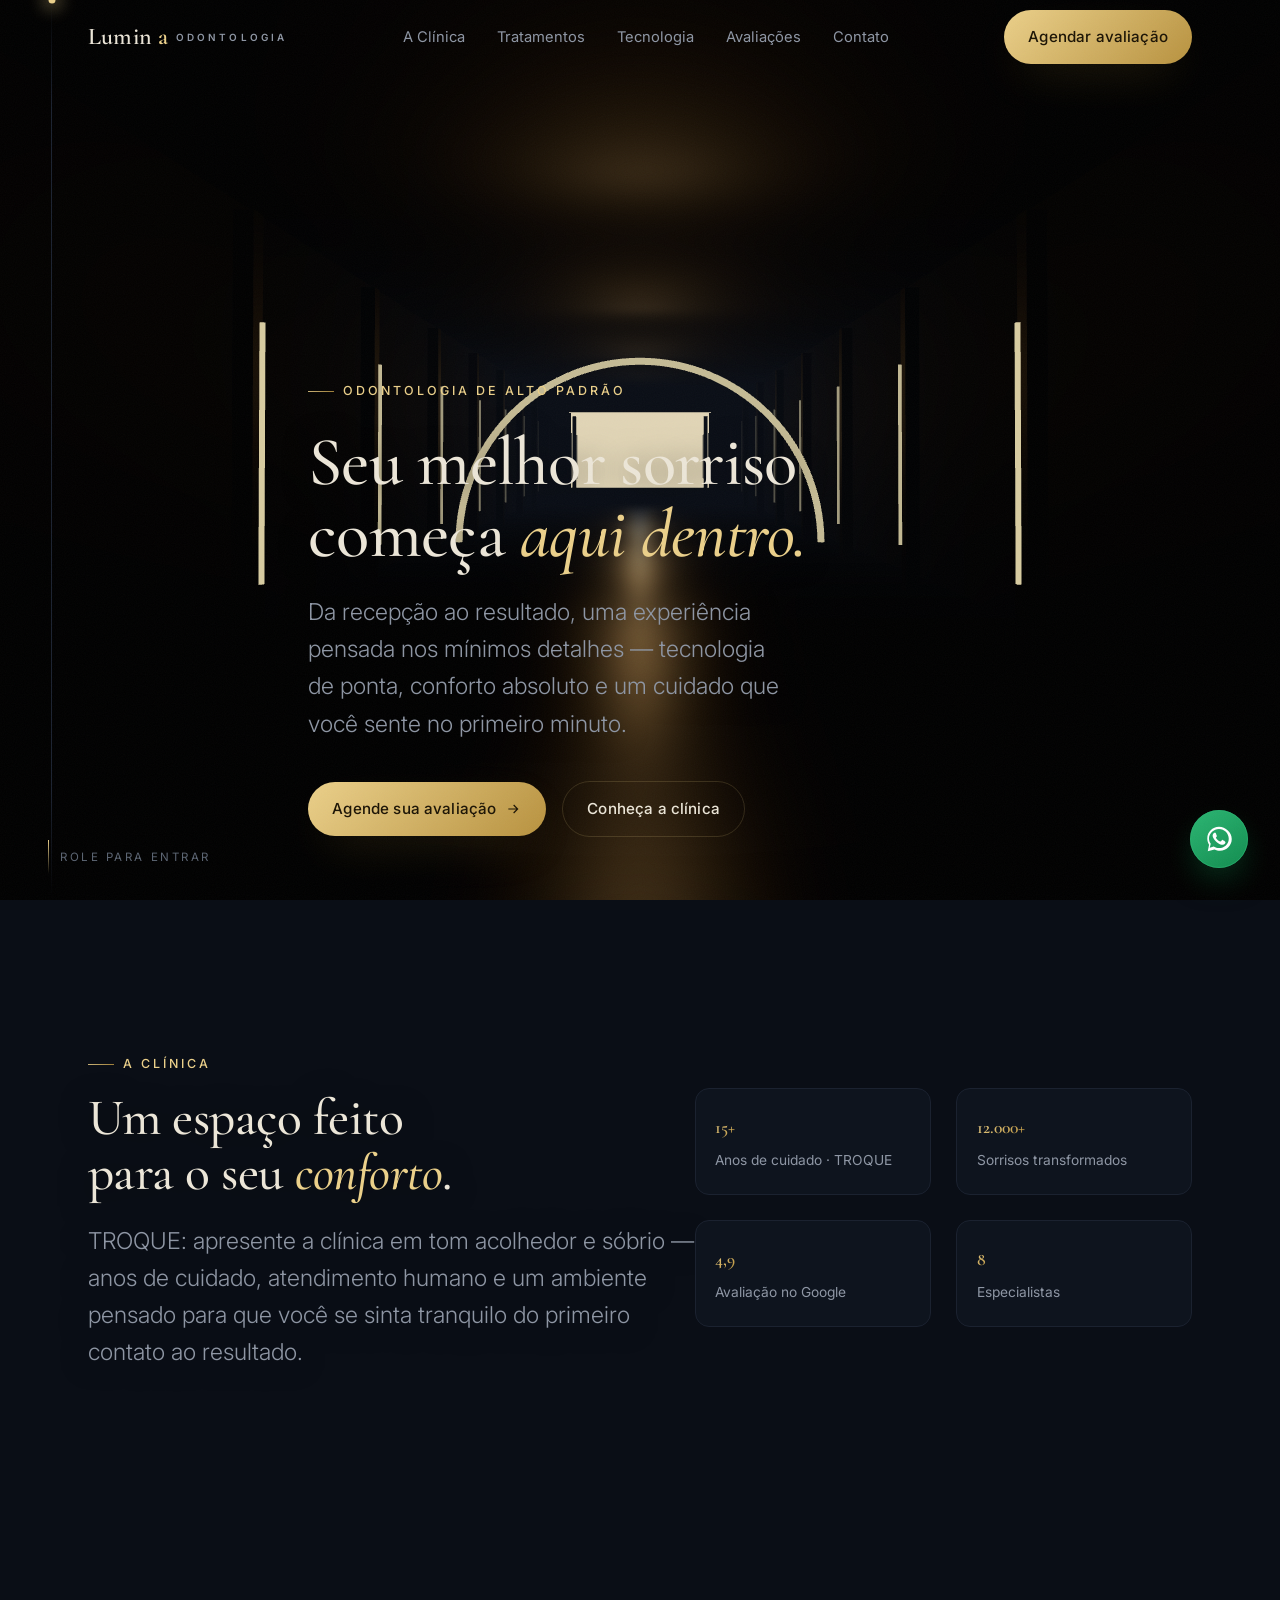
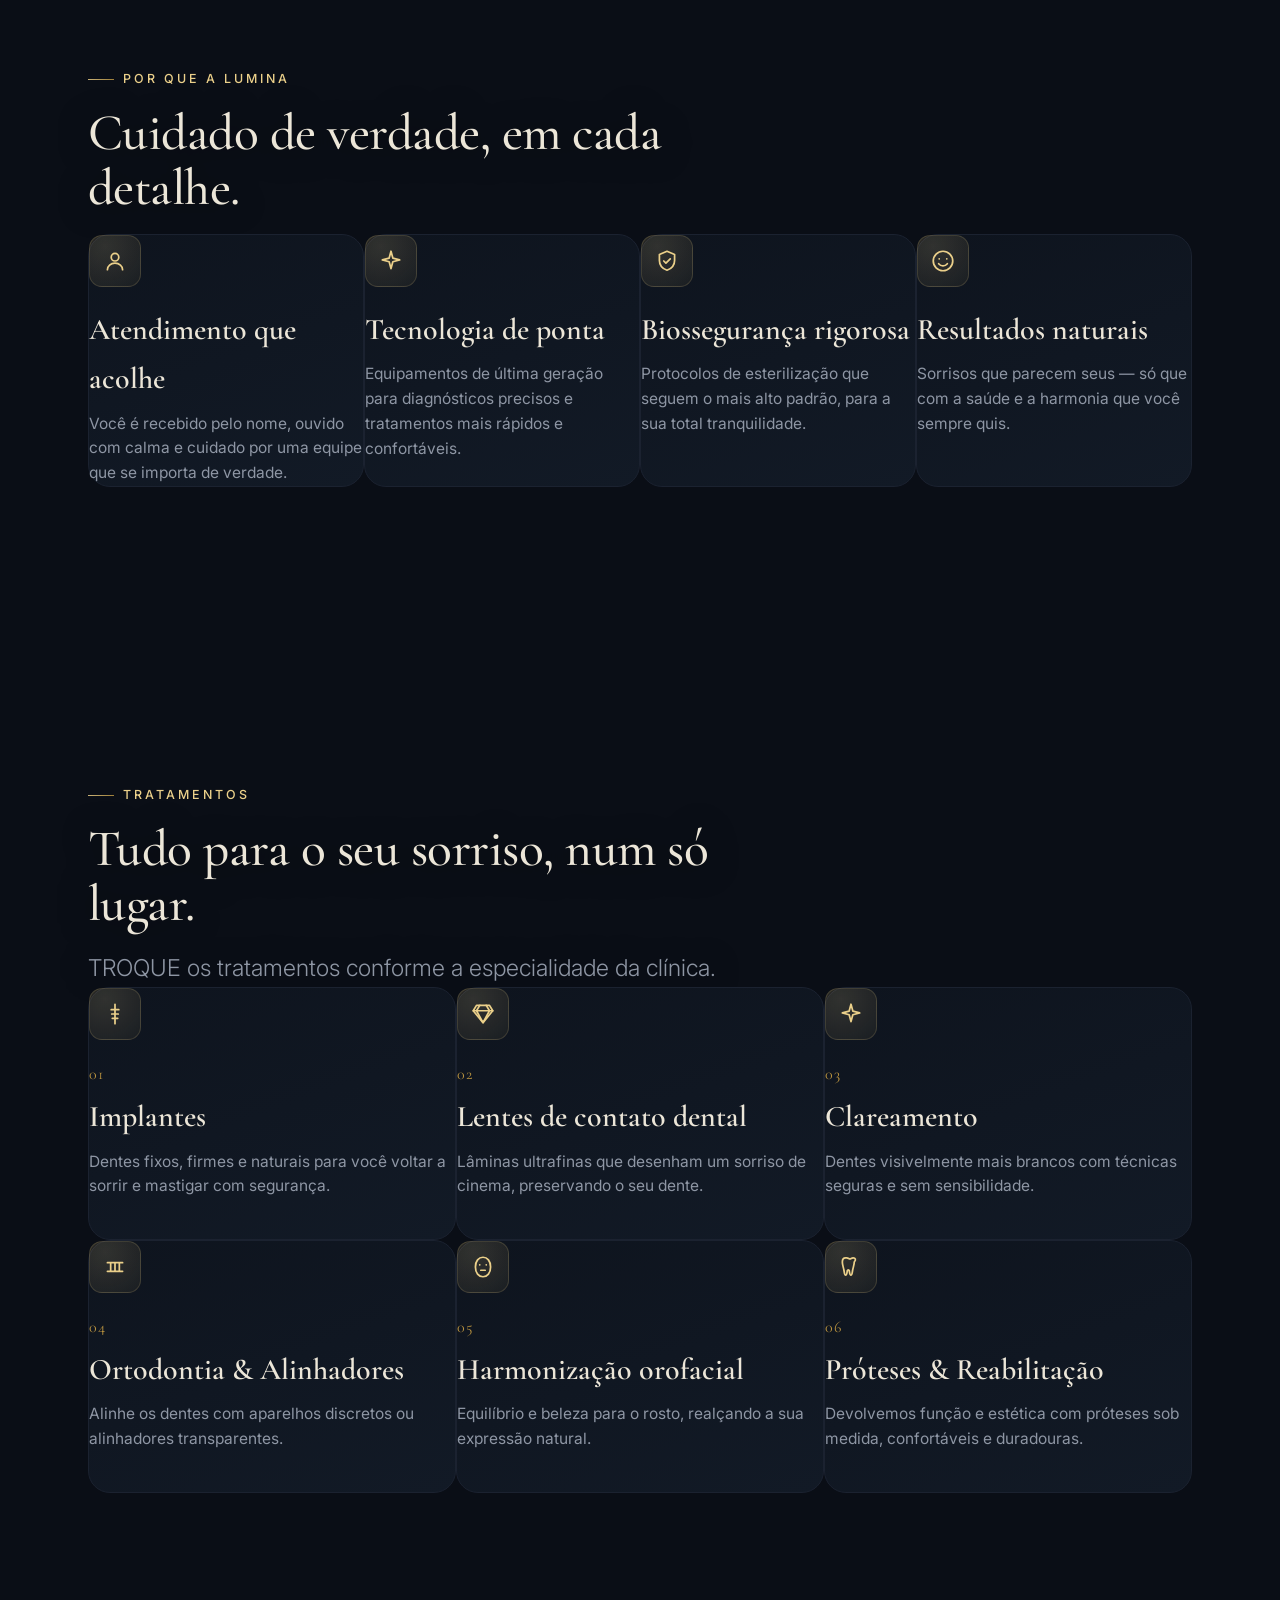
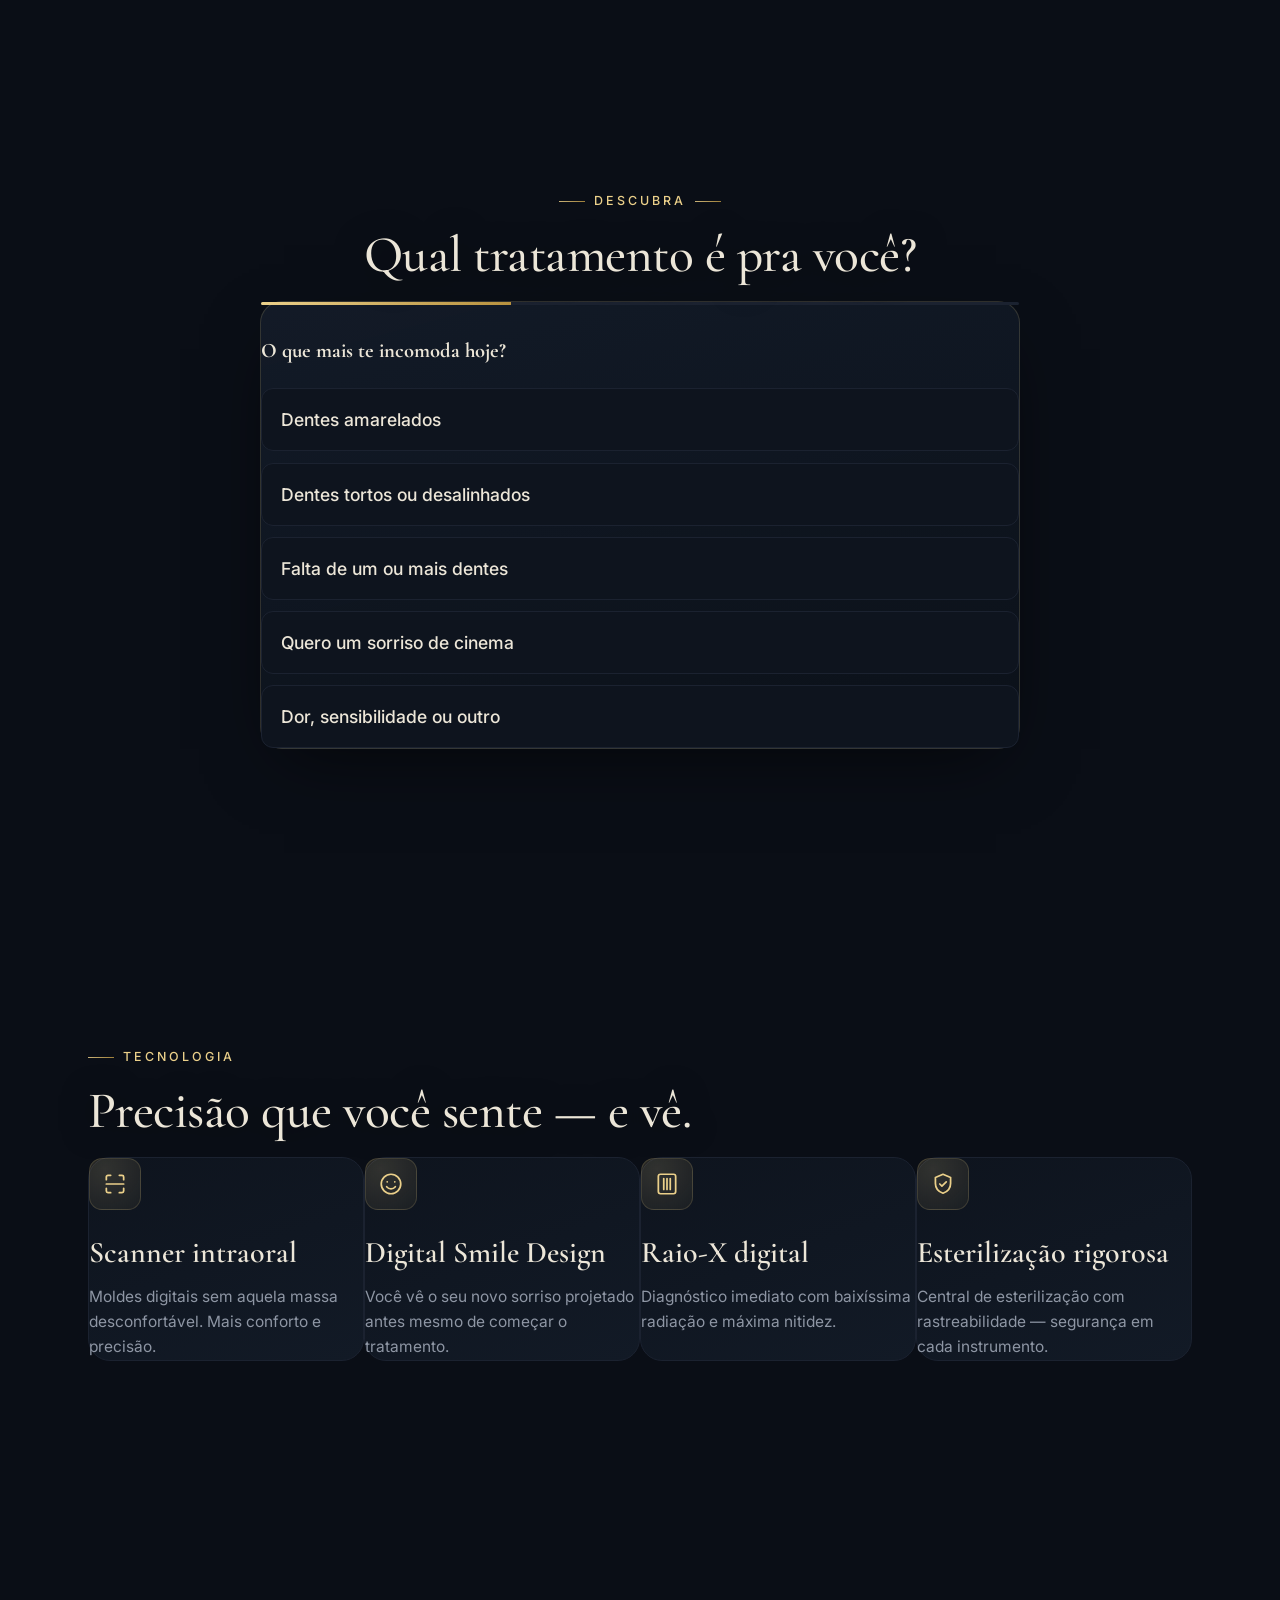
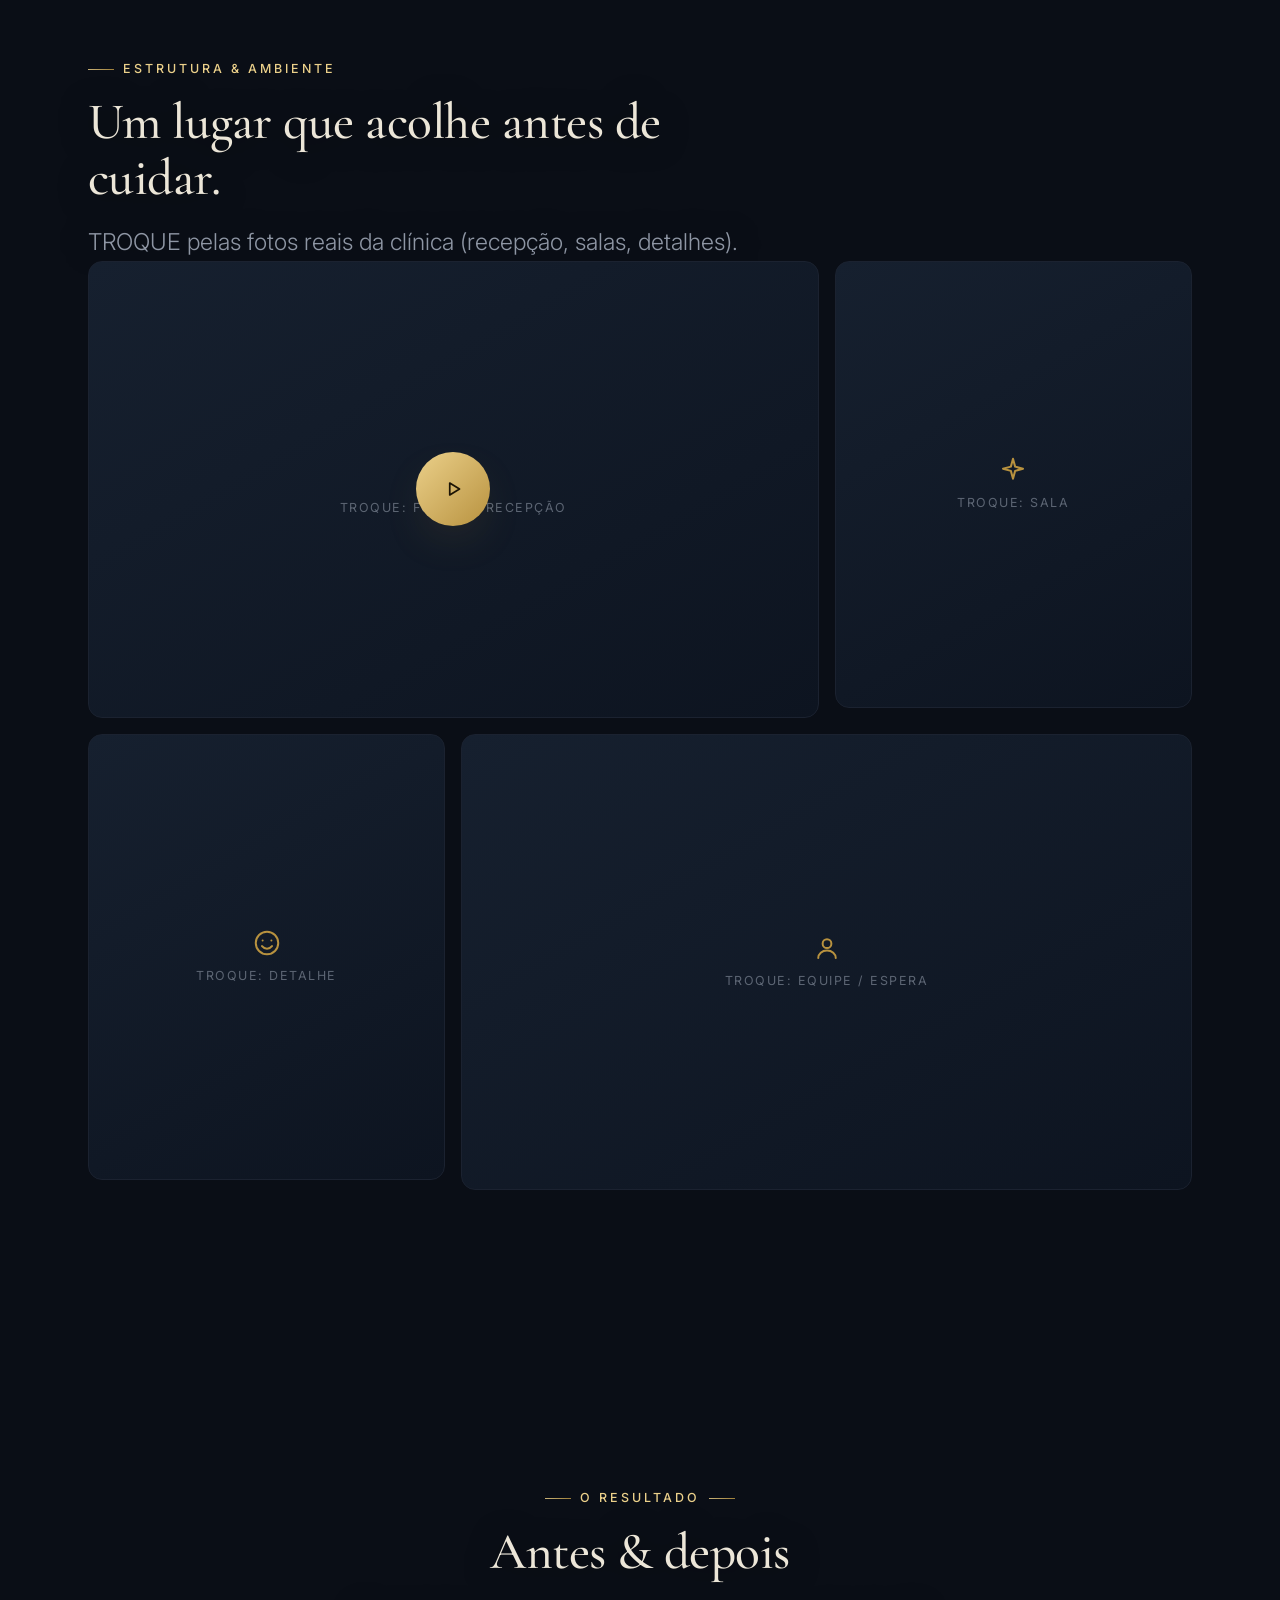
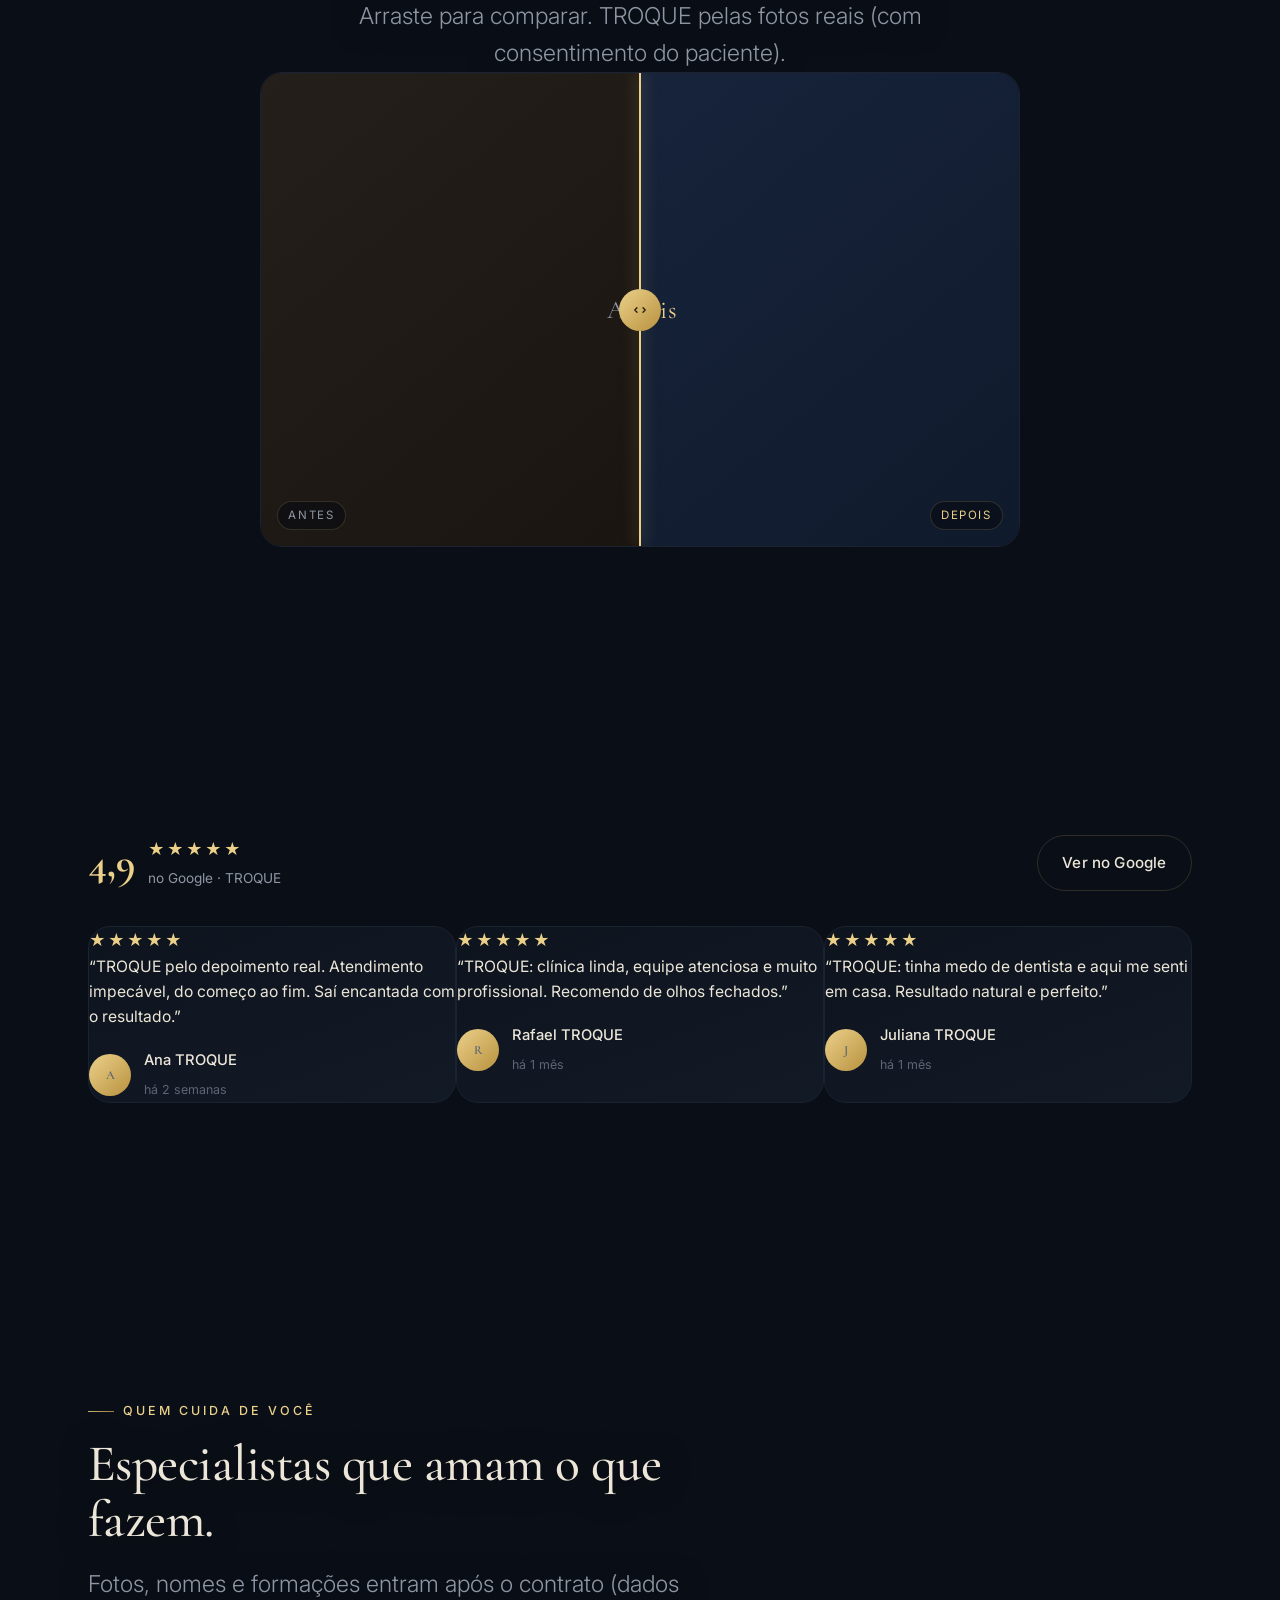
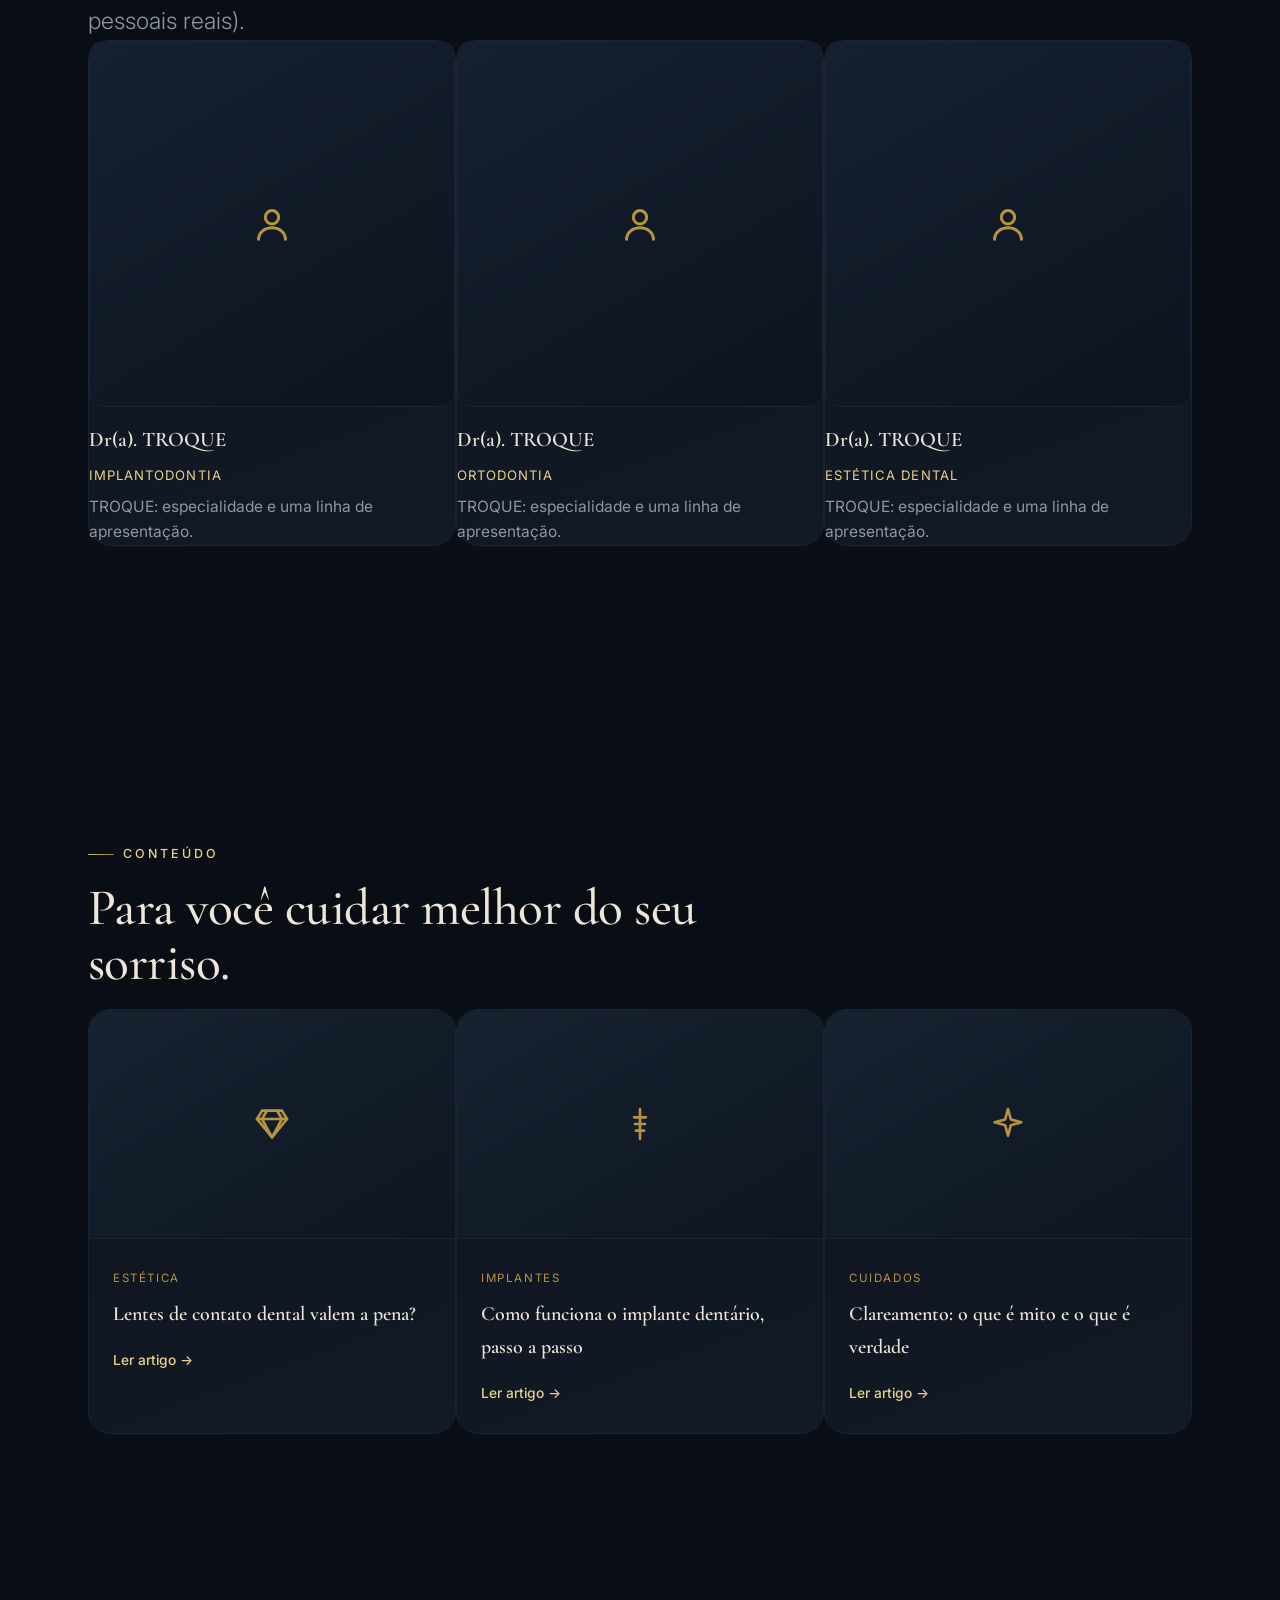
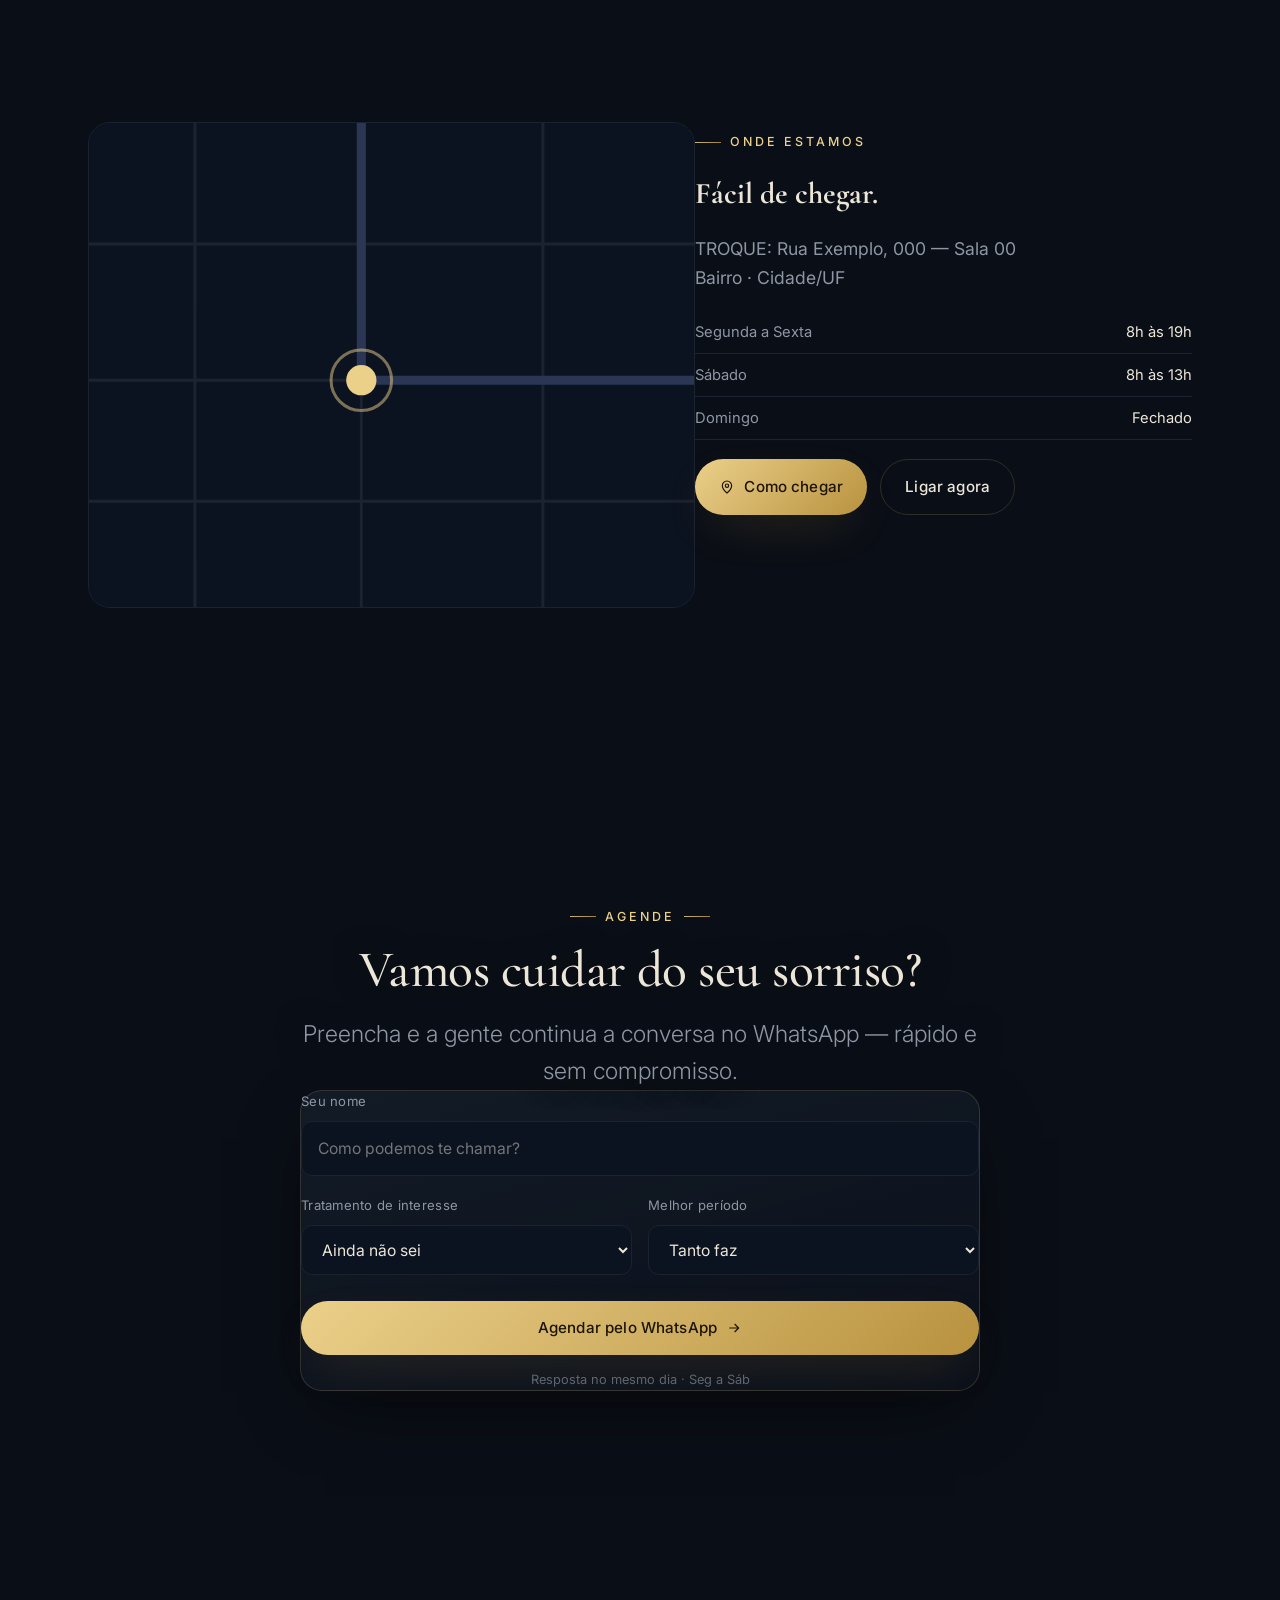
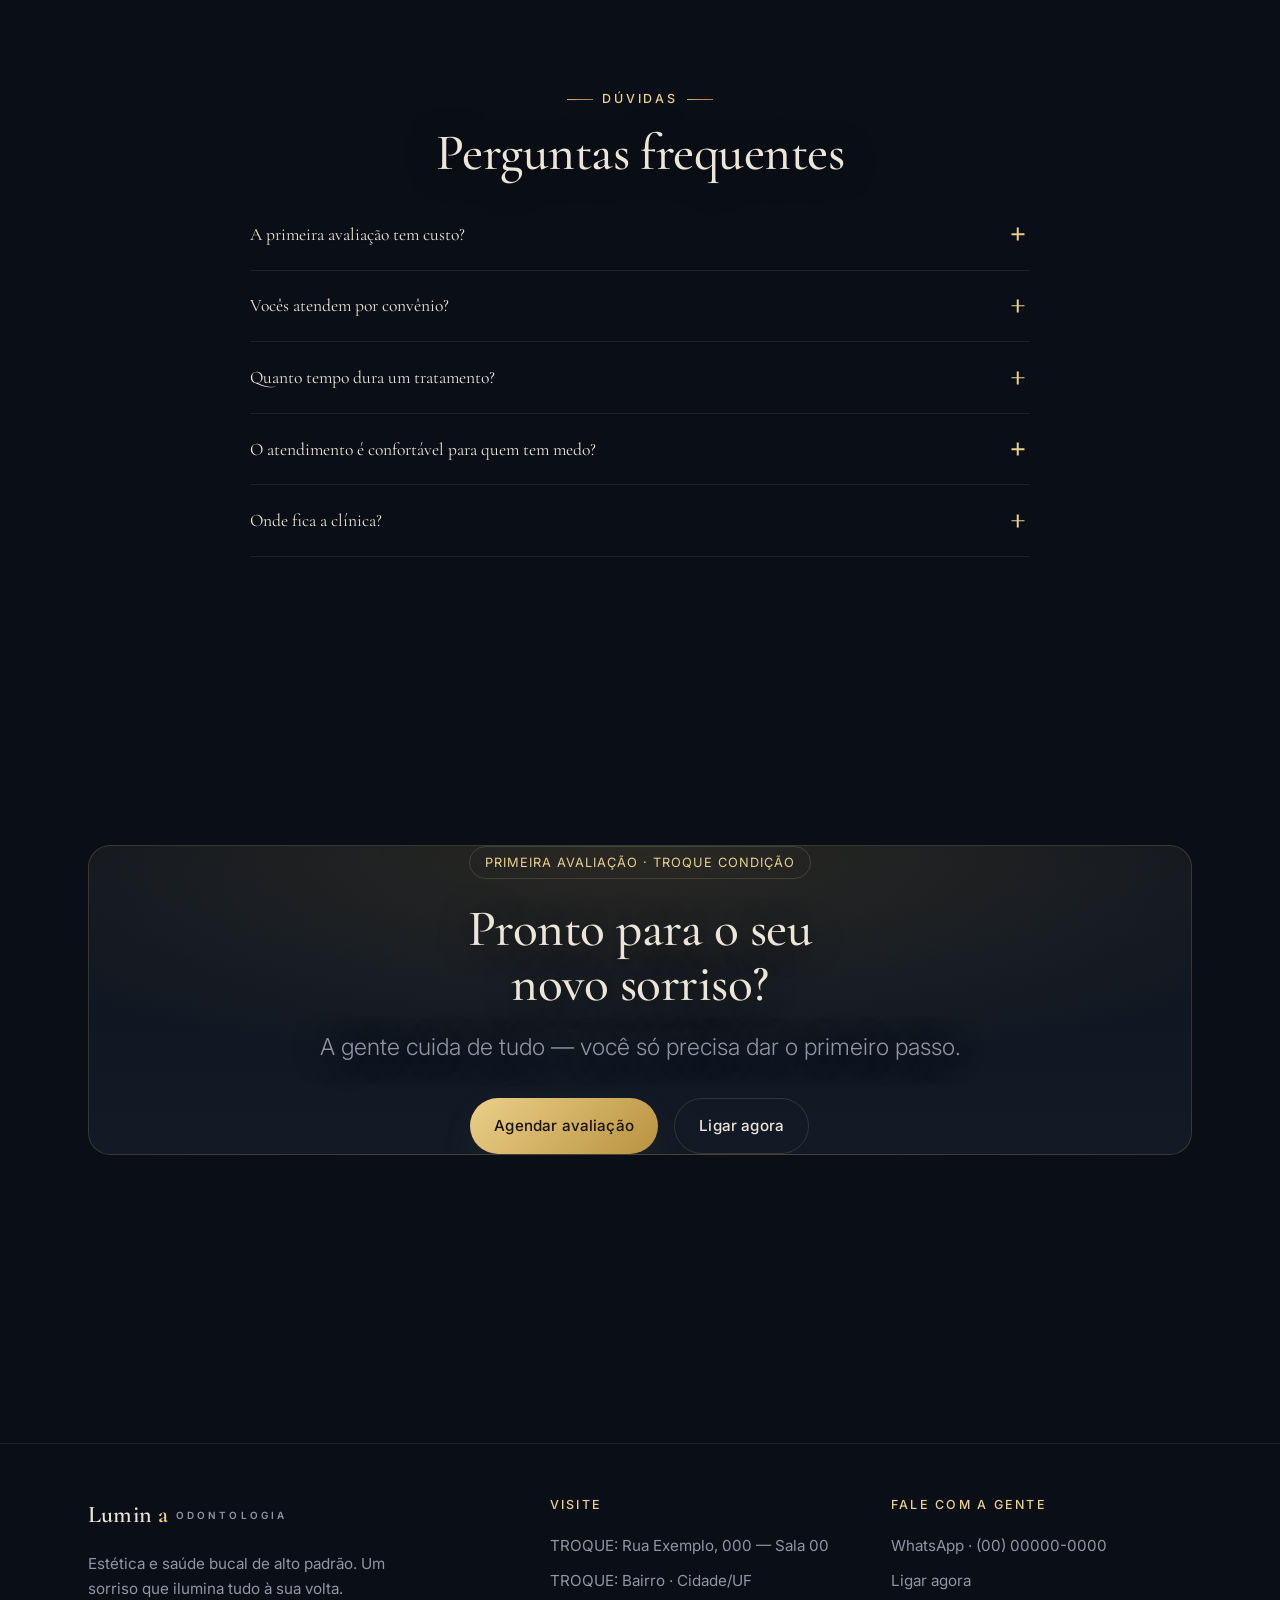
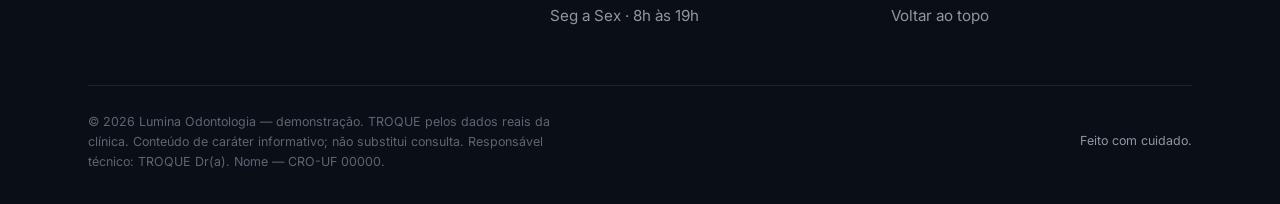
==== index.html @ 5d1f7e3e "Lumina Odontologia — preview (jornada 3D no scroll + versao estatica premium) Co-Authored-By: Claude" ====
<!DOCTYPE html>
<html lang="pt-BR">
<head>
<meta charset="UTF-8" />
<meta name="viewport" content="width=device-width, initial-scale=1" />
<title>Lumina Odontologia — Estética & saúde bucal de alto padrão</title>
<meta name="description" content="Clínica de odontologia premium: tecnologia de ponta, conforto absoluto e resultados que transformam o seu sorriso. Agende sua avaliação." />
<meta name="robots" content="noindex" /><!-- demo: não indexar -->
<meta name="theme-color" content="#0A0E16" />
<meta name="referrer" content="no-referrer" />

<meta property="og:title" content="Lumina Odontologia — Alto padrão" />
<meta property="og:description" content="Uma experiência de odontologia pensada nos mínimos detalhes, da recepção ao resultado." />
<meta property="og:type" content="website" />

<link rel="icon" type="image/svg+xml" href="data:image/svg+xml,%3Csvg xmlns='http://www.w3.org/2000/svg' viewBox='0 0 64 64'%3E%3Crect width='64' height='64' rx='15' fill='%230A0E16'/%3E%3Ctext x='32' y='34' text-anchor='middle' dominant-baseline='central' font-family='Georgia,serif' font-size='38' fill='%23EBD08A'%3EL%3C/text%3E%3C/svg%3E" />

<link rel="preconnect" href="https://fonts.googleapis.com" />
<link rel="preconnect" href="https://fonts.gstatic.com" crossorigin />
<link href="https://fonts.googleapis.com/css2?family=Cormorant+Garamond:ital,wght@0,400;0,500;0,600;1,500;1,600&family=Inter:wght@300;400;500;600&display=swap" rel="stylesheet" />

<link rel="stylesheet" href="assets/css/tokens.css" />
<link rel="stylesheet" href="assets/css/styles.css" />
<link rel="stylesheet" href="assets/css/styles-sections.css" />

<script type="importmap">
{ "imports": { "three": "./assets/vendor/three.module.min.js" } }
</script>
</head>
<body>
<a class="skip" href="#clinica">Pular para o conteúdo</a>

<!-- Sprite de ícones -->
<svg width="0" height="0" style="position:absolute" aria-hidden="true">
  <symbol id="ic-person" viewBox="0 0 24 24"><circle cx="12" cy="8.5" r="3.5"/><path d="M5 20c0-3.3 3-6 7-6s7 2.7 7 6"/></symbol>
  <symbol id="ic-spark" viewBox="0 0 24 24"><path d="M12 3l1.7 6.3L20 11l-6.3 1.7L12 19l-1.7-6.3L4 11l6.3-1.7z"/></symbol>
  <symbol id="ic-shield" viewBox="0 0 24 24"><path d="M12 3l7 3v5.5c0 4.4-3 7.6-7 9-4-1.4-7-4.6-7-9V6z"/><path d="M9 12l2 2 4-4"/></symbol>
  <symbol id="ic-smile" viewBox="0 0 24 24"><circle cx="12" cy="12" r="9"/><path d="M8.5 10h.01M15.5 10h.01M8 14.5s1.6 2 4 2 4-2 4-2"/></symbol>
  <symbol id="ic-gem" viewBox="0 0 24 24"><path d="M6 4h12l3 5-9 11L3 9z"/><path d="M3 9h18M9 4l-3 5 6 11 6-11-3-5"/></symbol>
  <symbol id="ic-braces" viewBox="0 0 24 24"><path d="M5 8h14M5 16h14M8 8v8M12 8v8M16 8v8"/></symbol>
  <symbol id="ic-implant" viewBox="0 0 24 24"><path d="M12 3v18M8.5 8h7M9 12h6M9.5 16h5"/></symbol>
  <symbol id="ic-tooth" viewBox="0 0 24 24"><path d="M7 3.5C5 3.5 4 5 4 7.4c0 2.8 1 4.8 1.5 7.6.4 2.3.5 4.5 1.6 4.5 1 0 1.1-2 1.5-4 .2-1.2 1.6-1.2 1.8 0 .4 2 .5 4 1.5 4 1.1 0 1.2-2.2 1.6-4.5.5-2.8 1.5-4.8 1.5-7.6C17 5 16 3.5 14 3.5c-1.6 0-2 1-3 1s-1.4-1-3-1z"/></symbol>
  <symbol id="ic-face" viewBox="0 0 24 24"><path d="M12 21c4 0 7-3.5 7-9s-3-9-7-9-7 3.5-7 9 3 9 7 9z"/><path d="M9 10h.01M15 10h.01M10 15h4"/></symbol>
  <symbol id="ic-scan" viewBox="0 0 24 24"><path d="M4 8V5.5A1.5 1.5 0 0 1 5.5 4H8M16 4h2.5A1.5 1.5 0 0 1 20 5.5V8M20 16v2.5a1.5 1.5 0 0 1-1.5 1.5H16M8 20H5.5A1.5 1.5 0 0 1 4 18.5V16M4 12h16"/></symbol>
  <symbol id="ic-xray" viewBox="0 0 24 24"><rect x="4" y="3" width="16" height="18" rx="2"/><path d="M9 7v10M12 7v10M15 7v10"/></symbol>
  <symbol id="ic-pin" viewBox="0 0 24 24"><path d="M12 21s7-6 7-11a7 7 0 1 0-14 0c0 5 7 11 7 11z"/><circle cx="12" cy="10" r="2.5"/></symbol>
  <symbol id="ic-clock" viewBox="0 0 24 24"><circle cx="12" cy="12" r="9"/><path d="M12 7v5l3.5 2"/></symbol>
  <symbol id="ic-play" viewBox="0 0 24 24"><path d="M9 6.5l9 5.5-9 5.5z"/></symbol>
</svg>

<!-- Cena 3D (corredor de luz) — degrada p/ a versão estática -->
<canvas id="scene" class="scene" aria-hidden="true"></canvas>

<!-- Atmosfera cinematográfica -->
<div class="atmosphere" aria-hidden="true"></div>
<div class="vignette" aria-hidden="true"></div>
<div class="grain" aria-hidden="true"></div>

<!-- Fio de luz (assinatura + progresso) -->
<div class="thread" aria-hidden="true">
  <div class="thread__fill"></div>
  <div class="thread__node"></div>
</div>

<!-- Navegação -->
<header class="nav" id="nav">
  <div class="container nav__inner">
    <a class="nav__brand" href="#top" aria-label="Lumina Odontologia">Lumin<b>a</b><span>Odontologia</span></a>
    <nav class="nav__links" aria-label="Principal">
      <a href="#clinica">A Clínica</a>
      <a href="#tratamentos">Tratamentos</a>
      <a href="#tecnologia">Tecnologia</a>
      <a href="#avaliacoes">Avaliações</a>
      <a href="#contato">Contato</a>
    </nav>
    <div class="nav__right">
      <a class="btn btn--gold" href="#agendar" data-wa-soft>Agendar avaliação</a>
      <button class="nav__toggle" id="navToggle" aria-label="Abrir menu" aria-expanded="false"><span></span></button>
    </div>
  </div>
</header>

<!-- Menu mobile -->
<nav class="nav__mobile" id="navMobile" aria-label="Menu">
  <a href="#clinica"><small>01</small>A Clínica</a>
  <a href="#tratamentos"><small>02</small>Tratamentos</a>
  <a href="#tecnologia"><small>03</small>Tecnologia</a>
  <a href="#avaliacoes"><small>04</small>Avaliações</a>
  <a href="#agendar"><small>05</small>Agendar</a>
</nav>

<main id="top">

  <!-- ESTÁGIO 1 — A fachada -->
  <section class="hero" id="hero">
    <div class="hero__glow" aria-hidden="true"></div>
    <div class="container hero__inner">
      <span class="eyebrow" data-reveal>Odontologia de alto padrão</span>
      <h1 class="h-display hero__title" data-reveal data-delay="1">
        <span class="line">Seu melhor sorriso</span>
        <span class="line">começa <i class="gold-word">aqui dentro.</i></span>
      </h1>
      <p class="lead hero__lead" data-reveal data-delay="2">
        Da recepção ao resultado, uma experiência pensada nos mínimos detalhes —
        tecnologia de ponta, conforto absoluto e um cuidado que você sente no primeiro minuto.
      </p>
      <div class="hero__cta" data-reveal data-delay="3">
        <a class="btn btn--gold" href="#agendar">
          Agende sua avaliação
          <svg class="btn__ico" viewBox="0 0 24 24" fill="none" stroke="currentColor" stroke-width="1.8"><path d="M5 12h14M13 6l6 6-6 6"/></svg>
        </a>
        <a class="btn btn--ghost" href="#clinica">Conheça a clínica</a>
      </div>
    </div>
    <div class="hero__scrollcue" aria-hidden="true"><i></i> Role para entrar</div>
  </section>

  <!-- ESTÁGIO 2 — Atravessar as portas: A Clínica -->
  <section class="section" id="clinica">
    <div class="container">
      <div class="clinica__grid">
        <div>
          <span class="eyebrow" data-reveal>A Clínica</span>
          <h2 class="h2" data-reveal data-delay="1" style="margin-block:1rem 1.3rem; max-width:16ch;">Um espaço feito para o seu <i class="gold-word">conforto</i>.</h2>
          <p class="lead" data-reveal data-delay="2" style="max-width:50ch;">
            TROQUE: apresente a clínica em tom acolhedor e sóbrio — anos de cuidado, atendimento
            humano e um ambiente pensado para que você se sinta tranquilo do primeiro contato ao resultado.
          </p>
        </div>
        <div class="stats" data-reveal data-delay="2">
          <div class="stat"><span class="stat__num" data-count="15" data-suffix="+">0</span><span class="stat__label">Anos de cuidado · TROQUE</span></div>
          <div class="stat"><span class="stat__num" data-count="12000" data-suffix="+">0</span><span class="stat__label">Sorrisos transformados</span></div>
          <div class="stat"><span class="stat__num" data-count="4.9" data-decimals="1">0</span><span class="stat__label">Avaliação no Google</span></div>
          <div class="stat"><span class="stat__num" data-count="8">0</span><span class="stat__label">Especialistas</span></div>
        </div>
      </div>
    </div>
  </section>

  <!-- Diferenciais -->
  <section class="section section--tight" id="diferenciais">
    <div class="container">
      <div class="section-head" data-reveal>
        <span class="eyebrow">Por que a Lumina</span>
        <h2 class="h2">Cuidado de verdade, em cada detalhe.</h2>
      </div>
      <div class="grid grid--4">
        <article class="card" data-reveal><span class="card__ico"><svg class="ico"><use href="#ic-person"/></svg></span><h3>Atendimento que acolhe</h3><p>Você é recebido pelo nome, ouvido com calma e cuidado por uma equipe que se importa de verdade.</p></article>
        <article class="card" data-reveal data-delay="1"><span class="card__ico"><svg class="ico"><use href="#ic-spark"/></svg></span><h3>Tecnologia de ponta</h3><p>Equipamentos de última geração para diagnósticos precisos e tratamentos mais rápidos e confortáveis.</p></article>
        <article class="card" data-reveal data-delay="2"><span class="card__ico"><svg class="ico"><use href="#ic-shield"/></svg></span><h3>Biossegurança rigorosa</h3><p>Protocolos de esterilização que seguem o mais alto padrão, para a sua total tranquilidade.</p></article>
        <article class="card" data-reveal data-delay="3"><span class="card__ico"><svg class="ico"><use href="#ic-smile"/></svg></span><h3>Resultados naturais</h3><p>Sorrisos que parecem seus — só que com a saúde e a harmonia que você sempre quis.</p></article>
      </div>
    </div>
  </section>

  <!-- ESTÁGIO 3 — As salas: Tratamentos -->
  <section class="section" id="tratamentos">
    <div class="container">
      <div class="section-head" data-reveal>
        <span class="eyebrow">Tratamentos</span>
        <h2 class="h2">Tudo para o seu sorriso, num só lugar.</h2>
        <p class="lead">TROQUE os tratamentos conforme a especialidade da clínica.</p>
      </div>
      <div class="grid grid--3">
        <article class="card treat" data-reveal><span class="card__ico"><svg class="ico"><use href="#ic-implant"/></svg></span><span class="treat__num">01</span><h3>Implantes</h3><p>Dentes fixos, firmes e naturais para você voltar a sorrir e mastigar com segurança.</p><a class="treat__link" href="#agendar">Saber mais →</a></article>
        <article class="card treat" data-reveal data-delay="1"><span class="card__ico"><svg class="ico"><use href="#ic-gem"/></svg></span><span class="treat__num">02</span><h3>Lentes de contato dental</h3><p>Lâminas ultrafinas que desenham um sorriso de cinema, preservando o seu dente.</p><a class="treat__link" href="#agendar">Saber mais →</a></article>
        <article class="card treat" data-reveal data-delay="2"><span class="card__ico"><svg class="ico"><use href="#ic-spark"/></svg></span><span class="treat__num">03</span><h3>Clareamento</h3><p>Dentes visivelmente mais brancos com técnicas seguras e sem sensibilidade.</p><a class="treat__link" href="#agendar">Saber mais →</a></article>
        <article class="card treat" data-reveal><span class="card__ico"><svg class="ico"><use href="#ic-braces"/></svg></span><span class="treat__num">04</span><h3>Ortodontia &amp; Alinhadores</h3><p>Alinhe os dentes com aparelhos discretos ou alinhadores transparentes.</p><a class="treat__link" href="#agendar">Saber mais →</a></article>
        <article class="card treat" data-reveal data-delay="1"><span class="card__ico"><svg class="ico"><use href="#ic-face"/></svg></span><span class="treat__num">05</span><h3>Harmonização orofacial</h3><p>Equilíbrio e beleza para o rosto, realçando a sua expressão natural.</p><a class="treat__link" href="#agendar">Saber mais →</a></article>
        <article class="card treat" data-reveal data-delay="2"><span class="card__ico"><svg class="ico"><use href="#ic-tooth"/></svg></span><span class="treat__num">06</span><h3>Próteses &amp; Reabilitação</h3><p>Devolvemos função e estética com próteses sob medida, confortáveis e duradouras.</p><a class="treat__link" href="#agendar">Saber mais →</a></article>
      </div>
    </div>
  </section>

  <!-- Quiz -->
  <section class="section section--center" id="quiz-sec">
    <div class="container">
      <div class="section-head" data-reveal>
        <span class="eyebrow eyebrow--center">Descubra</span>
        <h2 class="h2">Qual tratamento é pra você?</h2>
      </div>
      <div class="quiz" id="quiz" data-reveal>
        <div class="quiz__bar"><i id="quizBar"></i></div>

        <div class="quiz__step is-active" data-step="1">
          <h3 class="quiz__q">O que mais te incomoda hoje?</h3>
          <div class="quiz__opts">
            <button class="quiz__opt" data-treat="Clareamento"><b>Dentes amarelados</b></button>
            <button class="quiz__opt" data-treat="Ortodontia / Alinhadores"><b>Dentes tortos ou desalinhados</b></button>
            <button class="quiz__opt" data-treat="Implantes"><b>Falta de um ou mais dentes</b></button>
            <button class="quiz__opt" data-treat="Lentes de contato dental"><b>Quero um sorriso de cinema</b></button>
            <button class="quiz__opt" data-treat="uma avaliação clínica"><b>Dor, sensibilidade ou outro</b></button>
          </div>
        </div>

        <div class="quiz__step" data-step="2">
          <h3 class="quiz__q">Há quanto tempo você pensa nisso?</h3>
          <div class="quiz__opts">
            <button class="quiz__opt" data-next><b>É algo recente</b></button>
            <button class="quiz__opt" data-next><b>Já faz um tempo</b></button>
            <button class="quiz__opt" data-next><b>Já passou da hora</b></button>
          </div>
          <div class="quiz__nav"><button class="quiz__back" data-back>← Voltar</button></div>
        </div>

        <div class="quiz__step" data-step="3">
          <h3 class="quiz__q">Qual período você prefere?</h3>
          <div class="quiz__opts">
            <button class="quiz__opt" data-period="manhã"><b>Manhã</b></button>
            <button class="quiz__opt" data-period="tarde"><b>Tarde</b></button>
            <button class="quiz__opt" data-period="noite"><b>Noite</b></button>
          </div>
          <div class="quiz__nav"><button class="quiz__back" data-back>← Voltar</button></div>
        </div>

        <div class="quiz__step quiz__result" data-step="4">
          <span class="pill">Nossa recomendação</span>
          <h3 id="quizResultTitle">—</h3>
          <p class="muted" style="max-width:42ch;margin:0 auto 1.4rem">Combina com o que você procura. Vamos conversar e montar o melhor plano pra você?</p>
          <a class="btn btn--gold" id="quizWa" href="#" target="_blank" rel="noopener">Falar no WhatsApp
            <svg class="btn__ico" viewBox="0 0 24 24" fill="none" stroke="currentColor" stroke-width="1.8"><path d="M5 12h14M13 6l6 6-6 6"/></svg></a>
          <div class="quiz__nav" style="justify-content:center;margin-top:1.2rem"><button class="quiz__back" data-restart>↻ Refazer</button></div>
        </div>
      </div>
    </div>
  </section>

  <!-- Tecnologia -->
  <section class="section" id="tecnologia">
    <div class="container">
      <div class="section-head" data-reveal>
        <span class="eyebrow">Tecnologia</span>
        <h2 class="h2">Precisão que você sente — e vê.</h2>
      </div>
      <div class="grid grid--4">
        <article class="card" data-reveal><span class="card__ico"><svg class="ico"><use href="#ic-scan"/></svg></span><h3>Scanner intraoral</h3><p>Moldes digitais sem aquela massa desconfortável. Mais conforto e precisão.</p></article>
        <article class="card" data-reveal data-delay="1"><span class="card__ico"><svg class="ico"><use href="#ic-smile"/></svg></span><h3>Digital Smile Design</h3><p>Você vê o seu novo sorriso projetado antes mesmo de começar o tratamento.</p></article>
        <article class="card" data-reveal data-delay="2"><span class="card__ico"><svg class="ico"><use href="#ic-xray"/></svg></span><h3>Raio-X digital</h3><p>Diagnóstico imediato com baixíssima radiação e máxima nitidez.</p></article>
        <article class="card" data-reveal data-delay="3"><span class="card__ico"><svg class="ico"><use href="#ic-shield"/></svg></span><h3>Esterilização rigorosa</h3><p>Central de esterilização com rastreabilidade — segurança em cada instrumento.</p></article>
      </div>
    </div>
  </section>

  <!-- ESTÁGIO 4 — O ambiente -->
  <section class="section" id="ambiente">
    <div class="container">
      <div class="section-head" data-reveal>
        <span class="eyebrow">Estrutura &amp; Ambiente</span>
        <h2 class="h2">Um lugar que acolhe antes de cuidar.</h2>
        <p class="lead">TROQUE pelas fotos reais da clínica (recepção, salas, detalhes).</p>
      </div>
      <div class="gallery" data-reveal>
        <div class="shot shot--wide tour" id="tour">
          <div class="shot__ph"><svg class="ico"><use href="#ic-tooth"/></svg> TROQUE: foto da recepção</div>
          <div class="tour__play"><b><svg class="ico" style="font-size:26px"><use href="#ic-play"/></svg></b></div>
        </div>
        <div class="shot"><div class="shot__ph"><svg class="ico"><use href="#ic-spark"/></svg> TROQUE: sala</div></div>
        <div class="shot"><div class="shot__ph"><svg class="ico"><use href="#ic-smile"/></svg> TROQUE: detalhe</div></div>
        <div class="shot shot--wide"><div class="shot__ph"><svg class="ico"><use href="#ic-person"/></svg> TROQUE: equipe / espera</div></div>
      </div>
    </div>
  </section>

  <!-- ESTÁGIO 5 — O resultado: Antes & Depois -->
  <section class="section section--center" id="resultados">
    <div class="container">
      <div class="section-head" data-reveal>
        <span class="eyebrow eyebrow--center">O resultado</span>
        <h2 class="h2">Antes &amp; depois</h2>
        <p class="lead">Arraste para comparar. TROQUE pelas fotos reais (com consentimento do paciente).</p>
      </div>
      <div class="ba" data-reveal>
        <div class="ba__stage">
          <div class="ba__img ba__after">Depois<span class="ba__label ba__label--a">Depois</span></div>
          <div class="ba__img ba__before" id="baBefore">Antes<span class="ba__label ba__label--b">Antes</span></div>
          <div class="ba__handle" id="baHandle"><div class="ba__grip"><svg class="ico" style="font-size:18px" viewBox="0 0 24 24"><path d="M8 9l-3 3 3 3M16 9l3 3-3 3"/></svg></div></div>
          <input type="range" class="ba__range" id="baRange" min="0" max="100" value="50" aria-label="Comparar antes e depois" />
        </div>
      </div>
    </div>
  </section>

  <!-- Avaliações Google -->
  <section class="section" id="avaliacoes">
    <div class="container">
      <div class="reviews__head" data-reveal>
        <div class="reviews__score"><b>4,9</b><div><div class="stars">★★★★★</div><span class="muted" style="font-size:.85rem">no Google · TROQUE</span></div></div>
        <a class="btn btn--ghost" href="#" target="_blank" rel="noopener" style="margin-left:auto">Ver no Google</a>
      </div>
      <div class="grid grid--3">
        <article class="card review" data-reveal><div class="stars">★★★★★</div><p>“TROQUE pelo depoimento real. Atendimento impecável, do começo ao fim. Saí encantada com o resultado.”</p><div class="review__who"><span class="avatar">A</span><div><b>Ana TROQUE</b><span>há 2 semanas</span></div></div></article>
        <article class="card review" data-reveal data-delay="1"><div class="stars">★★★★★</div><p>“TROQUE: clínica linda, equipe atenciosa e muito profissional. Recomendo de olhos fechados.”</p><div class="review__who"><span class="avatar">R</span><div><b>Rafael TROQUE</b><span>há 1 mês</span></div></div></article>
        <article class="card review" data-reveal data-delay="2"><div class="stars">★★★★★</div><p>“TROQUE: tinha medo de dentista e aqui me senti em casa. Resultado natural e perfeito.”</p><div class="review__who"><span class="avatar">J</span><div><b>Juliana TROQUE</b><span>há 1 mês</span></div></div></article>
      </div>
    </div>
  </section>

  <!-- Equipe -->
  <section class="section" id="equipe">
    <div class="container">
      <div class="section-head" data-reveal>
        <span class="eyebrow">Quem cuida de você</span>
        <h2 class="h2">Especialistas que amam o que fazem.</h2>
        <p class="lead">Fotos, nomes e formações entram após o contrato (dados pessoais reais).</p>
      </div>
      <div class="grid grid--3">
        <article class="card member" data-reveal><div class="member__photo"><svg class="ico"><use href="#ic-person"/></svg></div><h3>Dr(a). TROQUE</h3><div class="member__role">Implantodontia</div><p class="member__spec">TROQUE: especialidade e uma linha de apresentação.</p></article>
        <article class="card member" data-reveal data-delay="1"><div class="member__photo"><svg class="ico"><use href="#ic-person"/></svg></div><h3>Dr(a). TROQUE</h3><div class="member__role">Ortodontia</div><p class="member__spec">TROQUE: especialidade e uma linha de apresentação.</p></article>
        <article class="card member" data-reveal data-delay="2"><div class="member__photo"><svg class="ico"><use href="#ic-person"/></svg></div><h3>Dr(a). TROQUE</h3><div class="member__role">Estética dental</div><p class="member__spec">TROQUE: especialidade e uma linha de apresentação.</p></article>
      </div>
    </div>
  </section>

  <!-- Conteúdo / Artigos -->
  <section class="section" id="conteudo">
    <div class="container">
      <div class="section-head" data-reveal>
        <span class="eyebrow">Conteúdo</span>
        <h2 class="h2">Para você cuidar melhor do seu sorriso.</h2>
      </div>
      <div class="grid grid--3">
        <article class="card article" data-reveal><div class="article__cover"><svg class="ico" style="font-size:40px"><use href="#ic-gem"/></svg></div><div class="article__body"><span class="article__cat">Estética</span><h3>Lentes de contato dental valem a pena?</h3><a class="article__link" href="artigos/exemplo.html">Ler artigo →</a></div></article>
        <article class="card article" data-reveal data-delay="1"><div class="article__cover"><svg class="ico" style="font-size:40px"><use href="#ic-implant"/></svg></div><div class="article__body"><span class="article__cat">Implantes</span><h3>Como funciona o implante dentário, passo a passo</h3><a class="article__link" href="artigos/exemplo.html">Ler artigo →</a></div></article>
        <article class="card article" data-reveal data-delay="2"><div class="article__cover"><svg class="ico" style="font-size:40px"><use href="#ic-spark"/></svg></div><div class="article__body"><span class="article__cat">Cuidados</span><h3>Clareamento: o que é mito e o que é verdade</h3><a class="article__link" href="artigos/exemplo.html">Ler artigo →</a></div></article>
      </div>
    </div>
  </section>

  <!-- Localização -->
  <section class="section" id="localizacao">
    <div class="container">
      <div class="local__grid">
        <div class="map" data-reveal aria-label="Mapa ilustrativo">
          <svg viewBox="0 0 400 320" preserveAspectRatio="xMidYMid slice" role="img">
            <rect width="400" height="320" fill="#0c1320"/>
            <g stroke="#1b2230" stroke-width="2">
              <path d="M0 80h400M0 170h400M0 250h400M70 0v320M180 0v320M300 0v320"/>
            </g>
            <path d="M180 0v170h220" stroke="#2a3654" stroke-width="6" fill="none"/>
            <circle cx="180" cy="170" r="10" fill="#EBD08A"/>
            <circle cx="180" cy="170" r="20" fill="none" stroke="#EBD08A" stroke-opacity=".5" stroke-width="2"/>
          </svg>
        </div>
        <div class="local__info" data-reveal data-delay="1">
          <span class="eyebrow">Onde estamos</span>
          <h3 style="margin-top:1rem">Fácil de chegar.</h3>
          <p class="muted" style="margin-top:.6rem">TROQUE: Rua Exemplo, 000 — Sala 00<br>Bairro · Cidade/UF</p>
          <table class="hours">
            <tr><td>Segunda a Sexta</td><td>8h às 19h</td></tr>
            <tr><td>Sábado</td><td>8h às 13h</td></tr>
            <tr><td>Domingo</td><td>Fechado</td></tr>
          </table>
          <div class="local__cta">
            <a class="btn btn--gold" href="#" target="_blank" rel="noopener"><svg class="btn__ico" viewBox="0 0 24 24" fill="none" stroke="currentColor" stroke-width="1.8"><use href="#ic-pin"/></svg> Como chegar</a>
            <a class="btn btn--ghost" href="tel:+5511999999999">Ligar agora</a>
          </div>
        </div>
      </div>
    </div>
  </section>

  <!-- ESTÁGIO 6 — A decisão: Agendamento -->
  <section class="section section--center" id="agendar">
    <div class="container">
      <div class="section-head" data-reveal>
        <span class="eyebrow eyebrow--center">Agende</span>
        <h2 class="h2">Vamos cuidar do seu sorriso?</h2>
        <p class="lead">Preencha e a gente continua a conversa no WhatsApp — rápido e sem compromisso.</p>
      </div>
      <form class="book" id="bookForm" data-reveal novalidate>
        <div class="field">
          <label for="f-nome">Seu nome</label>
          <input id="f-nome" name="nome" type="text" placeholder="Como podemos te chamar?" autocomplete="name" required />
        </div>
        <div class="field--row">
          <div class="field">
            <label for="f-trat">Tratamento de interesse</label>
            <select id="f-trat" name="tratamento">
              <option value="">Ainda não sei</option>
              <option>Implantes</option>
              <option>Lentes de contato dental</option>
              <option>Clareamento</option>
              <option>Ortodontia / Alinhadores</option>
              <option>Harmonização orofacial</option>
              <option>Próteses / Reabilitação</option>
            </select>
          </div>
          <div class="field">
            <label for="f-hora">Melhor período</label>
            <select id="f-hora" name="horario">
              <option value="">Tanto faz</option>
              <option value="manhã">Manhã</option>
              <option value="tarde">Tarde</option>
              <option value="noite">Noite</option>
            </select>
          </div>
        </div>
        <button class="btn btn--gold book__submit" type="submit">Agendar pelo WhatsApp
          <svg class="btn__ico" viewBox="0 0 24 24" fill="none" stroke="currentColor" stroke-width="1.8"><path d="M5 12h14M13 6l6 6-6 6"/></svg></button>
        <p class="book__hint">Resposta no mesmo dia · Seg a Sáb</p>
      </form>
    </div>
  </section>

  <!-- FAQ -->
  <section class="section section--center" id="faq">
    <div class="container">
      <div class="section-head" data-reveal>
        <span class="eyebrow eyebrow--center">Dúvidas</span>
        <h2 class="h2">Perguntas frequentes</h2>
      </div>
      <div class="faq" data-reveal>
        <details class="faq__item"><summary>A primeira avaliação tem custo? <span class="plus"></span></summary><div class="faq__a">TROQUE: explique como funciona a avaliação inicial, de forma clara e sem promessas.</div></details>
        <details class="faq__item"><summary>Vocês atendem por convênio? <span class="plus"></span></summary><div class="faq__a">TROQUE: informe convênios aceitos e formas de pagamento (Pix, cartão, parcelamento).</div></details>
        <details class="faq__item"><summary>Quanto tempo dura um tratamento? <span class="plus"></span></summary><div class="faq__a">TROQUE: explique que depende do caso e que o plano é apresentado na avaliação.</div></details>
        <details class="faq__item"><summary>O atendimento é confortável para quem tem medo? <span class="plus"></span></summary><div class="faq__a">TROQUE: fale do acolhimento e dos recursos para deixar o paciente tranquilo.</div></details>
        <details class="faq__item"><summary>Onde fica a clínica? <span class="plus"></span></summary><div class="faq__a">TROQUE: endereço e referências de como chegar / estacionamento.</div></details>
      </div>
    </div>
  </section>

  <!-- CTA final -->
  <section class="section" id="cta">
    <div class="container">
      <div class="cta" data-reveal>
        <span class="cta__promo">Primeira avaliação · TROQUE condição</span>
        <h2 class="h2">Pronto para o seu novo sorriso?</h2>
        <p class="lead cta__sub">A gente cuida de tudo — você só precisa dar o primeiro passo.</p>
        <div class="cta__row">
          <a class="btn btn--gold" href="#agendar">Agendar avaliação</a>
          <a class="btn btn--ghost" href="tel:+5511999999999">Ligar agora</a>
        </div>
      </div>
    </div>
  </section>

</main>

<!-- Rodapé / Contato -->
<footer class="footer" id="contato">
  <div class="container">
    <div class="footer__grid">
      <div class="footer__brand">
        <a class="nav__brand" href="#top">Lumin<b>a</b><span>Odontologia</span></a>
        <p class="muted" style="max-width:34ch; font-size:.95rem; margin-top:1rem;">
          Estética e saúde bucal de alto padrão. Um sorriso que ilumina tudo à sua volta.
        </p>
      </div>
      <div>
        <h4>Visite</h4>
        <ul>
          <li>TROQUE: Rua Exemplo, 000 — Sala 00</li>
          <li>TROQUE: Bairro · Cidade/UF</li>
          <li>Seg a Sex · 8h às 19h</li>
        </ul>
      </div>
      <div>
        <h4>Fale com a gente</h4>
        <ul>
          <li><a href="https://wa.me/5511999999999" target="_blank" rel="noopener" data-wa>WhatsApp · (00) 00000-0000</a></li>
          <li><a href="tel:+5511999999999">Ligar agora</a></li>
          <li><a href="#hero">Voltar ao topo</a></li>
        </ul>
      </div>
    </div>
    <div class="footer__base">
      <p class="footer__disclaimer">
        © <span id="year">2026</span> Lumina Odontologia — demonstração. TROQUE pelos dados reais da clínica.
        Conteúdo de caráter informativo; não substitui consulta. Responsável técnico: TROQUE Dr(a). Nome — CRO-UF 00000.
      </p>
      <p class="muted" style="font-size:.78rem;">Feito com cuidado.</p>
    </div>
  </div>
</footer>

<!-- WhatsApp flutuante -->
<div class="wfloat">
  <a class="wfloat__btn" href="https://wa.me/5511999999999?text=Ol%C3%A1!%20Vim%20pelo%20site%20da%20Lumina." target="_blank" rel="noopener" aria-label="Falar no WhatsApp" data-wa>
    <svg viewBox="0 0 32 32" fill="currentColor"><path d="M16 3C9 3 3.5 8.5 3.5 15.5c0 2.4.7 4.6 1.9 6.5L4 29l7.2-1.9c1.8 1 3.8 1.5 5.9 1.5 7 0 12.5-5.5 12.5-12.5S23 3 16 3zm0 22.7c-1.9 0-3.7-.5-5.2-1.4l-.4-.2-4.3 1.1 1.1-4.2-.3-.4c-1-1.6-1.6-3.5-1.6-5.4C5.6 10 10.3 5.3 16 5.3S26.4 10 26.4 15.6 21.7 25.7 16 25.7zm6-7.6c-.3-.2-1.9-1-2.2-1.1-.3-.1-.5-.2-.8.2-.2.3-.8 1.1-1 1.3-.2.2-.4.2-.7.1-1.9-1-3.2-1.7-4.5-3.8-.3-.6.3-.5.9-1.7.1-.2 0-.4 0-.6-.1-.2-.8-1.8-1-2.5-.3-.7-.5-.6-.8-.6h-.6c-.2 0-.6.1-.9.4-.3.3-1.2 1.2-1.2 2.8s1.2 3.2 1.4 3.5c.2.2 2.4 3.7 5.8 5.1 2.2.9 3 1 4 .9.6-.1 1.9-.8 2.2-1.5.3-.7.3-1.4.2-1.5-.1-.2-.3-.2-.6-.4z"/></svg>
  </a>
</div>

<script src="assets/js/ui.js" defer></script>
<script src="assets/js/sections.js" defer></script>
<script src="assets/js/quiz.js" defer></script>
<script type="module" src="assets/js/scene3d.js"></script>
</body>
</html>
---- assets/css/tokens.css ----
/* ============================================================
   LUMINA ODONTOLOGIA — Design Tokens
   Tema: luxo cinematográfico. Conceito: "luz como material" —
   um consultório escuro no qual você desce em direção à luz.
   ============================================================ */
:root{
  /* — Base (grafite-noite) — */
  --ink:        #0A0E16;   /* fundo base, quase preto azulado */
  --ink-soft:   #0E141E;   /* estratos / painéis levemente elevados */
  --ink-2:      #121A26;   /* cards / superfícies */
  --ink-line:   #1B2230;   /* linhas e bordas sutis */

  /* — Dourado (champagne → ouro-velho) — */
  --gold:       #D8B45F;   /* dourado de marca */
  --gold-1:     #EBD08A;   /* realce claro */
  --gold-2:     #B8923F;   /* fim do gradiente / sombra */
  --gold-grad:  linear-gradient(135deg, var(--gold-1), var(--gold-2));

  /* — Texto — */
  --ivory:      #ECE6D8;   /* texto primário (marfim, não branco puro) */
  --mist:       #8E96A4;   /* texto secundário (cinza-azulado) */
  --mist-dim:   #5C6573;   /* legendas / baixíssima ênfase */

  /* — Luz (atmosfera) — */
  --glow-warm:  rgba(240, 201, 122, .16);  /* bloom dourado quente */
  --glow-soft:  rgba(216, 180, 95, .07);

  /* — Vidro — */
  --glass:      rgba(16, 22, 33, .55);
  --glass-2:    rgba(20, 28, 41, .72);
  --glass-line: rgba(235, 208, 138, .16);   /* fio dourado no vidro */

  /* — Tipografia — */
  --font-display: "Cormorant Garamond", Cormorant, Georgia, "Times New Roman", serif;
  --font-body:    "Inter", system-ui, -apple-system, "Segoe UI", Roboto, sans-serif;

  --fs-eyebrow: clamp(.7rem, .67rem + .15vw, .78rem);
  --fs-body:    clamp(1rem, .96rem + .22vw, 1.1rem);
  --fs-lead:    clamp(1.15rem, 1.04rem + .55vw, 1.45rem);
  --fs-h3:      clamp(1.35rem, 1.15rem + .9vw, 1.95rem);
  --fs-h2:      clamp(1.9rem, 1.45rem + 2.2vw, 3.3rem);
  --fs-display: clamp(2.3rem, 1.5rem + 3.5vw, 4.7rem);

  --tracking-eyebrow: .24em;
  --leading-tight: 1.04;

  /* — Espaço & forma — */
  --space-section: clamp(5rem, 4rem + 7vw, 9rem);
  --radius:    14px;
  --radius-lg: 22px;
  --maxw:      1200px;
  --gutter:    clamp(1.2rem, .7rem + 3vw, 3rem);

  /* — Sombra & profundidade — */
  --shadow-soft: 0 24px 70px -24px rgba(0,0,0,.65);
  --shadow-gold: 0 18px 50px -18px rgba(184,146,63,.32);

  /* — Movimento — */
  --ease: cubic-bezier(.22,.61,.36,1);
  --ease-out: cubic-bezier(.16,1,.3,1);
  --dur: .7s;

  /* progresso do scroll (atualizado via JS, 0 → 1) */
  --progress: 0;
}

@media (prefers-reduced-motion: reduce){
  :root{ --dur: .001s; }
}
---- assets/css/styles.css ----
/* ============================================================
   LUMINA ODONTOLOGIA — Estilos base (fundação / M1)
   Seções de conteúdo entram no styles-sections.css (M2).
   ============================================================ */

/* ---------- Reset ---------- */
*,*::before,*::after{ box-sizing:border-box; margin:0; padding:0; }
html{ -webkit-text-size-adjust:100%; overflow-x:hidden; }
body{
  font-family:var(--font-body);
  font-size:var(--fs-body);
  line-height:1.65;
  color:var(--ivory);
  background:var(--ink);
  overflow-x:hidden;
  position:relative;
  min-height:100vh;
  -webkit-font-smoothing:antialiased;
  text-rendering:optimizeLegibility;
}
img,svg,canvas{ display:block; max-width:100%; }
a{ color:inherit; text-decoration:none; }
button{ font:inherit; color:inherit; background:none; border:none; cursor:pointer; }
ul{ list-style:none; }
:focus-visible{ outline:2px solid var(--gold-1); outline-offset:3px; border-radius:4px; }
::selection{ background:rgba(216,180,95,.28); color:var(--ivory); }

/* ---------- Cena 3D (canvas fixo, atrás do conteúdo) ---------- */
.scene{ position:fixed; inset:0; z-index:-2; width:100%; height:100%; display:block; }

/* Quando o 3D está ativo: o glow do hero vem da cena; texto ganha sombra p/ legibilidade */
.has-3d .hero__glow{ display:none; }
.has-3d .h-display,
.has-3d .h2,
.has-3d .lead{ text-shadow:0 2px 30px rgba(0,0,0,.55); }

/* ---------- Atmosfera cinematográfica (fixa, atrás do canvas) ---------- */
.atmosphere{
  position:fixed; inset:0; z-index:-3; pointer-events:none;
  background:
    radial-gradient(120% 80% at 50% 116%, var(--glow-warm) 0%, transparent 56%),
    radial-gradient(90% 60% at 82% -8%, var(--glow-soft) 0%, transparent 55%),
    var(--ink);
}
.vignette{
  position:fixed; inset:0; z-index:-1; pointer-events:none;
  background:radial-gradient(130% 100% at 50% 40%, transparent 55%, rgba(0,0,0,.55) 100%);
}
.grain{
  position:fixed; inset:0; z-index:140; pointer-events:none; opacity:.035;
  background-image:url("data:image/svg+xml,%3Csvg xmlns='http://www.w3.org/2000/svg' width='160' height='160'%3E%3Cfilter id='n'%3E%3CfeTurbulence type='fractalNoise' baseFrequency='.9' numOctaves='2' stitchTiles='stitch'/%3E%3C/filter%3E%3Crect width='100%25' height='100%25' filter='url(%23n)'/%3E%3C/svg%3E");
}
@media (prefers-reduced-motion: reduce){ .grain{ display:none; } }

/* ---------- Layout ---------- */
.container{ width:100%; max-width:var(--maxw); margin-inline:auto; padding-inline:var(--gutter); }
.section{ position:relative; padding-block:var(--space-section); }
.section--tight{ padding-block:clamp(3rem,2rem+5vw,5rem); }

/* ---------- Tipografia utilitária ---------- */
.eyebrow{
  display:inline-flex; align-items:center; gap:.7em; flex-wrap:wrap; max-width:100%;
  font-size:var(--fs-eyebrow); font-weight:500;
  letter-spacing:var(--tracking-eyebrow); text-transform:uppercase;
  color:var(--gold-1);
}
.eyebrow::before{ content:""; width:26px; height:1px; background:var(--gold-grad); opacity:.85; }
.eyebrow--center::after{ content:""; width:26px; height:1px; background:var(--gold-grad); opacity:.85; }

.h-display{
  font-family:var(--font-display); font-weight:500;
  font-size:var(--fs-display); line-height:var(--leading-tight);
  letter-spacing:-.01em; color:var(--ivory); overflow-wrap:break-word;
}
.h2{
  font-family:var(--font-display); font-weight:500;
  font-size:var(--fs-h2); line-height:1.08; letter-spacing:-.01em; color:var(--ivory);
  overflow-wrap:break-word;
}
.h3{ font-family:var(--font-display); font-weight:600; font-size:var(--fs-h3); line-height:1.15; }
.lead{ font-size:var(--fs-lead); color:var(--mist); line-height:1.6; font-weight:300; }
.muted{ color:var(--mist); }
.gold-word{ font-style:italic; color:var(--gold-1); }

/* ---------- Botões ---------- */
.btn{
  --pad:.95em 1.6em;
  display:inline-flex; align-items:center; gap:.6em;
  padding:var(--pad); border-radius:100px;
  font-size:.95rem; font-weight:500; letter-spacing:.01em;
  transition:transform var(--dur) var(--ease-out), box-shadow var(--dur) var(--ease-out),
             background-color var(--dur) var(--ease), color var(--dur) var(--ease);
  will-change:transform;
}
.btn--gold{ background:var(--gold-grad); color:#1c1405; box-shadow:var(--shadow-gold); }
.btn--gold:hover{ transform:translateY(-2px); box-shadow:0 22px 60px -16px rgba(184,146,63,.5); }
.btn--ghost{ border:1px solid var(--glass-line); color:var(--ivory); }
.btn--ghost:hover{ border-color:var(--gold-1); transform:translateY(-2px); }
.btn__ico{ width:1.05em; height:1.05em; }

/* ---------- Fio de luz (assinatura + progresso de scroll) ---------- */
.thread{
  position:fixed; top:0; left:max(1.4rem, 4vw); width:1px; height:100vh; z-index:60;
  background:linear-gradient(to bottom, transparent, var(--ink-line) 12%, var(--ink-line) 88%, transparent);
  pointer-events:none;
}
.thread__fill{
  position:absolute; top:0; left:50%; transform:translateX(-50%) scaleY(var(--progress));
  transform-origin:top; width:1.5px; height:100%;
  background:linear-gradient(to bottom, transparent, var(--gold-1) 14%, var(--gold-2) 90%, transparent);
  box-shadow:0 0 14px 1px rgba(235,208,138,.45);
}
.thread__node{
  position:absolute; left:50%; top:calc(var(--progress) * 100%);
  width:7px; height:7px; border-radius:50%; transform:translate(-50%,-50%);
  background:var(--gold-1); box-shadow:0 0 18px 4px rgba(235,208,138,.6);
}
@media (max-width:900px){ .thread{ display:none; } }

/* ---------- Navegação ---------- */
.nav{
  position:fixed; inset:0 0 auto 0; z-index:80;
  transition:background-color var(--dur) var(--ease), backdrop-filter var(--dur) var(--ease),
             border-color var(--dur) var(--ease);
  border-bottom:1px solid transparent;
}
.nav.is-scrolled{
  background:var(--glass); backdrop-filter:blur(14px) saturate(1.1);
  -webkit-backdrop-filter:blur(14px) saturate(1.1);
  border-bottom-color:var(--ink-line);
}
.nav__inner{ display:flex; align-items:center; justify-content:space-between; gap:1.5rem; height:74px; }
.nav__brand{ display:flex; align-items:baseline; gap:.5ch; font-family:var(--font-display); font-size:1.5rem; font-weight:600; letter-spacing:.01em; }
.nav__brand b{ color:var(--gold-1); font-weight:600; }
.nav__brand span{ font-size:.62rem; letter-spacing:.32em; text-transform:uppercase; color:var(--mist); font-family:var(--font-body); align-self:center; margin-left:.3ch; }
.nav__links{ display:flex; align-items:center; gap:2rem; }
.nav__links a{ font-size:.92rem; color:var(--mist); transition:color var(--dur) var(--ease); position:relative; }
.nav__links a::after{ content:""; position:absolute; left:0; bottom:-6px; width:0; height:1px; background:var(--gold-grad); transition:width var(--dur) var(--ease-out); }
.nav__links a:hover{ color:var(--ivory); }
.nav__links a:hover::after{ width:100%; }
.nav__right{ display:flex; align-items:center; gap:1.1rem; }
.nav__toggle{ display:none; width:44px; height:44px; align-items:center; justify-content:center; }
.nav__toggle span{ position:relative; width:22px; height:1.5px; background:var(--ivory); transition:.3s var(--ease); }
.nav__toggle span::before,.nav__toggle span::after{ content:""; position:absolute; left:0; width:22px; height:1.5px; background:var(--ivory); transition:.3s var(--ease); }
.nav__toggle span::before{ top:-7px; } .nav__toggle span::after{ top:7px; }
body.menu-open .nav__toggle span{ background:transparent; }
body.menu-open .nav__toggle span::before{ top:0; transform:rotate(45deg); }
body.menu-open .nav__toggle span::after{ top:0; transform:rotate(-45deg); }

/* Menu mobile */
.nav__mobile{
  position:fixed; inset:0; z-index:79; display:flex; flex-direction:column;
  justify-content:center; gap:1.4rem; padding:2rem var(--gutter);
  background:rgba(8,11,18,.96); backdrop-filter:blur(18px);
  opacity:0; visibility:hidden; transform:translateY(-8px);
  transition:opacity .4s var(--ease), transform .4s var(--ease-out), visibility .4s;
}
body.menu-open .nav__mobile{ opacity:1; visibility:visible; transform:none; }
.nav__mobile a{ font-family:var(--font-display); font-size:2rem; color:var(--ivory); }
.nav__mobile a small{ display:block; font-family:var(--font-body); font-size:.7rem; letter-spacing:.2em; text-transform:uppercase; color:var(--gold-2); margin-bottom:.2rem; }

/* ---------- Hero (Estágio 1 — a fachada) ---------- */
.hero{
  position:relative; min-height:100svh; display:flex; align-items:flex-end;
  padding-bottom:clamp(3rem,7vh,7rem); padding-top:120px; overflow:hidden;
}
.hero__glow{
  position:absolute; left:50%; bottom:-32%; width:min(120vw,1100px); aspect-ratio:1;
  transform:translateX(-50%); border-radius:50%; pointer-events:none; z-index:0;
  background:radial-gradient(circle, rgba(240,201,122,.20) 0%, rgba(216,180,95,.06) 40%, transparent 66%);
  filter:blur(6px);
}
.hero__inner{ position:relative; z-index:2; max-width:min(760px, 100%); }
.hero .eyebrow{ margin-bottom:1.6rem; }
.hero__title{ margin-bottom:1.5rem; }
.hero__title .line{ display:block; }
.hero__lead{ max-width:34ch; margin-bottom:2.4rem; }
.hero__cta{ display:flex; flex-wrap:wrap; gap:1rem; align-items:center; }
.hero__scrollcue{
  position:absolute; left:var(--gutter); bottom:1.6rem; z-index:2;
  display:flex; align-items:center; gap:.7rem; color:var(--mist-dim);
  font-size:.72rem; letter-spacing:.22em; text-transform:uppercase;
}
.hero__scrollcue i{ width:1px; height:34px; background:linear-gradient(var(--gold-1),transparent); animation:cue 2.4s var(--ease) infinite; transform-origin:top; }
@keyframes cue{ 0%,100%{ transform:scaleY(.4); opacity:.5; } 50%{ transform:scaleY(1); opacity:1; } }
@media (prefers-reduced-motion: reduce){ .hero__scrollcue i{ animation:none; } }

/* arco (motivo de arcada dental) */
.arch{ width:100%; height:auto; color:var(--gold-2); opacity:.5; }

/* ---------- Reveal on scroll ---------- */
[data-reveal]{ opacity:0; transform:translateY(26px); transition:opacity .9s var(--ease-out), transform .9s var(--ease-out); }
[data-reveal].is-in{ opacity:1; transform:none; }
[data-reveal][data-delay="1"]{ transition-delay:.08s; }
[data-reveal][data-delay="2"]{ transition-delay:.16s; }
[data-reveal][data-delay="3"]{ transition-delay:.24s; }
@media (prefers-reduced-motion: reduce){ [data-reveal]{ opacity:1; transform:none; transition:none; } }

/* ---------- WhatsApp flutuante ---------- */
.wfloat{
  position:fixed; right:clamp(1rem,3vw,2rem); bottom:clamp(1rem,3vw,2rem); z-index:90;
  display:flex; align-items:center; gap:.7rem;
}
.wfloat__btn{
  width:58px; height:58px; border-radius:50%; display:grid; place-items:center;
  background:linear-gradient(145deg,#2bb673,#128c4f); color:#fff;
  box-shadow:0 14px 36px -10px rgba(18,140,79,.6); position:relative;
}
.wfloat__btn svg{ width:30px; height:30px; }
.wfloat__btn::after{ content:""; position:absolute; inset:0; border-radius:50%; border:1.5px solid rgba(43,182,115,.6); animation:pulse 2.6s ease-out infinite; }
@keyframes pulse{ 0%{ transform:scale(1); opacity:.8; } 100%{ transform:scale(1.7); opacity:0; } }
@media (prefers-reduced-motion: reduce){ .wfloat__btn::after{ animation:none; } }

/* ---------- Rodapé ---------- */
.footer{ position:relative; border-top:1px solid var(--ink-line); padding-block:clamp(3rem,4vw,4.5rem) 2rem; margin-top:var(--space-section); }
.footer__grid{ display:grid; grid-template-columns:1.4fr 1fr 1fr; gap:2.5rem; margin-bottom:3rem; }
.footer__brand .nav__brand{ margin-bottom:1rem; }
.footer h4{ font-size:.78rem; letter-spacing:.18em; text-transform:uppercase; color:var(--gold-1); margin-bottom:1.1rem; font-weight:500; }
.footer li{ margin-bottom:.6rem; color:var(--mist); font-size:.95rem; }
.footer a:hover{ color:var(--ivory); }
.footer__base{ display:flex; flex-wrap:wrap; gap:1rem; justify-content:space-between; align-items:center; padding-top:1.6rem; border-top:1px solid var(--ink-line); }
.footer__disclaimer{ font-size:.78rem; color:var(--mist-dim); max-width:62ch; line-height:1.6; }

/* ---------- Acessibilidade ---------- */
.sr-only{ position:absolute; width:1px; height:1px; padding:0; margin:-1px; overflow:hidden; clip:rect(0,0,0,0); white-space:nowrap; border:0; }
.skip{ position:fixed; left:-999px; top:0; z-index:200; background:var(--gold); color:#1c1405; padding:.7em 1.2em; border-radius:0 0 8px 0; }
.skip:focus{ left:0; }

/* ---------- Responsivo ---------- */
@media (max-width:900px){
  .nav__links, .nav__right .btn{ display:none; }
  .nav__toggle{ display:inline-flex; }
  .footer__grid{ grid-template-columns:1fr 1fr; }
}
@media (max-width:560px){
  .footer__grid{ grid-template-columns:1fr; gap:1.8rem; }
  .hero{ padding-top:100px; }
  .eyebrow{ letter-spacing:.16em; }
}
---- assets/css/styles-sections.css ----
/* ============================================================
   LUMINA ODONTOLOGIA — Seções de conteúdo (M2)
   Depende de tokens.css + styles.css.
   ============================================================ */

/* ---------- Primitivos compartilhados ---------- */
.section-head{ max-width:62ch; margin-bottom:clamp(2.2rem,1.4rem+2.5vw,3.4rem); }
.section-head .h2{ margin-block:1rem 1.1rem; }
.section-head .lead{ max-width:56ch; }
.section--center .section-head{ margin-inline:auto; text-align:center; }
.section--center .eyebrow{ justify-content:center; }

.ico{ width:1em; height:1em; fill:none; stroke:currentColor; stroke-width:1.6; stroke-linecap:round; stroke-linejoin:round; }

.grid{ display:grid; gap:clamp(1rem,.6rem+1.4vw,1.6rem); }
.grid--2{ grid-template-columns:repeat(2,1fr); }
.grid--3{ grid-template-columns:repeat(3,1fr); }
.grid--4{ grid-template-columns:repeat(4,1fr); }

/* Card base (vidro com fio dourado) */
.card{
  position:relative; padding:clamp(1.4rem,1rem+1.4vw,2rem);
  background:linear-gradient(160deg, var(--ink-soft), var(--ink-2));
  border:1px solid var(--ink-line); border-radius:var(--radius-lg);
  transition:transform var(--dur) var(--ease-out), border-color var(--dur) var(--ease),
             box-shadow var(--dur) var(--ease-out);
}
.card:hover{ transform:translateY(-5px); border-color:var(--glass-line); box-shadow:var(--shadow-soft); }
.card__ico{
  display:grid; place-items:center; width:52px; height:52px; margin-bottom:1.1rem;
  border-radius:13px; color:var(--gold-1); font-size:26px;
  background:radial-gradient(120% 120% at 30% 20%, rgba(235,208,138,.16), rgba(184,146,63,.05));
  border:1px solid var(--glass-line);
}
.card h3{ font-family:var(--font-display); font-size:var(--fs-h3); font-weight:600; margin-bottom:.5rem; color:var(--ivory); }
.card p{ color:var(--mist); font-size:.97rem; line-height:1.6; }
.card__tag{ position:absolute; top:1.1rem; right:1.2rem; font-size:.7rem; letter-spacing:.14em; text-transform:uppercase; color:var(--gold-2); }

/* ---------- A Clínica + Stats ---------- */
.clinica__grid{ display:grid; grid-template-columns:1.1fr .9fr; gap:clamp(2rem,1rem+4vw,4.5rem); align-items:center; }
.stats{ display:grid; grid-template-columns:repeat(2,1fr); gap:1.6rem; }
.stat{ padding:1.4rem 1.2rem; border:1px solid var(--ink-line); border-radius:var(--radius); background:var(--ink-soft); }
.stat__num{ font-family:var(--font-display); font-size:clamp(2.2rem,1.6rem+2vw,3.2rem); font-weight:600; line-height:1; background:var(--gold-grad); -webkit-background-clip:text; background-clip:text; color:transparent; }
.stat__num small{ -webkit-text-fill-color:var(--gold-2); font-size:.5em; }
.stat__label{ display:block; margin-top:.5rem; color:var(--mist); font-size:.86rem; }

/* ---------- Tratamentos ---------- */
.treat{ cursor:default; }
.treat__num{ font-family:var(--font-display); font-size:1rem; color:var(--gold-2); letter-spacing:.05em; }
.treat h3{ margin-top:.3rem; }
.treat__link{ display:inline-flex; align-items:center; gap:.45em; margin-top:1rem; color:var(--gold-1); font-size:.86rem; font-weight:500; opacity:0; transform:translateY(4px); transition:opacity var(--dur) var(--ease), transform var(--dur) var(--ease-out); }
.treat:hover .treat__link{ opacity:1; transform:none; }

/* ---------- Quiz ---------- */
.quiz{
  max-width:760px; margin-inline:auto; padding:clamp(1.6rem,1rem+2.5vw,2.8rem);
  border:1px solid var(--glass-line); border-radius:var(--radius-lg);
  background:linear-gradient(165deg, rgba(20,28,41,.9), rgba(12,17,26,.92));
  box-shadow:var(--shadow-soft);
}
.quiz__bar{ height:3px; border-radius:3px; background:var(--ink-line); overflow:hidden; margin-bottom:1.8rem; }
.quiz__bar i{ display:block; height:100%; width:33%; background:var(--gold-grad); transition:width .5s var(--ease-out); }
.quiz__step{ display:none; }
.quiz__step.is-active{ display:block; animation:qfade .5s var(--ease-out); }
@keyframes qfade{ from{ opacity:0; transform:translateY(10px); } to{ opacity:1; transform:none; } }
.quiz__q{ font-family:var(--font-display); font-size:clamp(1.4rem,1.1rem+1.4vw,2rem); margin-bottom:1.3rem; color:var(--ivory); }
.quiz__opts{ display:grid; gap:.7rem; }
.quiz__opt{ text-align:left; padding:1rem 1.2rem; border:1px solid var(--ink-line); border-radius:12px; color:var(--ivory); background:var(--ink-soft); transition:border-color var(--dur) var(--ease), background-color var(--dur) var(--ease), transform .2s var(--ease-out); display:flex; align-items:center; gap:.8rem; }
.quiz__opt:hover{ border-color:var(--gold-1); transform:translateX(4px); }
.quiz__opt b{ font-weight:500; }
.quiz__opt span{ color:var(--mist); font-size:.9rem; }
.quiz__nav{ margin-top:1.4rem; display:flex; justify-content:space-between; align-items:center; }
.quiz__back{ color:var(--mist); font-size:.9rem; }
.quiz__back:hover{ color:var(--ivory); }
.quiz__result{ text-align:center; }
.quiz__result .pill{ display:inline-block; margin:.4rem 0 1rem; padding:.5em 1.2em; border-radius:100px; border:1px solid var(--glass-line); color:var(--gold-1); font-size:.85rem; letter-spacing:.04em; }
.quiz__result h3{ font-family:var(--font-display); font-size:clamp(1.8rem,1.3rem+2vw,2.8rem); margin-bottom:.6rem; }

/* ---------- Ambiente / galeria + tour ---------- */
.gallery{ display:grid; grid-template-columns:repeat(3,1fr); gap:1rem; }
.shot{ position:relative; aspect-ratio:4/5; border-radius:var(--radius); overflow:hidden; border:1px solid var(--ink-line);
  background:linear-gradient(150deg, #16202f, #0d1420); display:grid; place-items:center; color:var(--mist-dim); }
.shot--wide{ grid-column:span 2; aspect-ratio:16/10; }
.shot__ph{ display:flex; flex-direction:column; align-items:center; gap:.5rem; font-size:.78rem; letter-spacing:.12em; text-transform:uppercase; }
.shot__ph .ico{ font-size:30px; color:var(--gold-2); }
.tour{ position:relative; }
.tour__play{ position:absolute; inset:0; display:grid; place-items:center; }
.tour__play b{ width:74px; height:74px; border-radius:50%; display:grid; place-items:center; background:var(--gold-grad); color:#1c1405; box-shadow:var(--shadow-gold); transition:transform var(--dur) var(--ease-out); }
.tour:hover .tour__play b{ transform:scale(1.08); }

/* ---------- Antes & Depois ---------- */
.ba{ max-width:760px; margin-inline:auto; }
.ba__stage{ position:relative; aspect-ratio:16/10; border-radius:var(--radius-lg); overflow:hidden; border:1px solid var(--ink-line); user-select:none; touch-action:pan-y; }
.ba__img{ position:absolute; inset:0; display:grid; place-items:center; font-family:var(--font-display); font-size:1.6rem; letter-spacing:.05em; }
.ba__after{ background:linear-gradient(140deg,#1a2740,#0f1a2c); color:var(--gold-1); }
.ba__before{ background:linear-gradient(140deg,#241f1a,#16110c); color:var(--mist); clip-path:inset(0 50% 0 0); }
.ba__label{ position:absolute; bottom:1rem; padding:.35em .9em; border-radius:100px; font-family:var(--font-body); font-size:.72rem; letter-spacing:.14em; text-transform:uppercase; background:rgba(8,11,18,.6); border:1px solid var(--glass-line); }
.ba__label--b{ left:1rem; color:var(--mist); } .ba__label--a{ right:1rem; color:var(--gold-1); }
.ba__handle{ position:absolute; top:0; bottom:0; left:50%; width:2px; background:var(--gold-1); box-shadow:0 0 16px rgba(235,208,138,.6); transform:translateX(-50%); }
.ba__grip{ position:absolute; top:50%; left:50%; transform:translate(-50%,-50%); width:42px; height:42px; border-radius:50%; background:var(--gold-grad); color:#1c1405; display:grid; place-items:center; cursor:ew-resize; box-shadow:var(--shadow-gold); }
.ba__range{ position:absolute; inset:0; width:100%; height:100%; opacity:0; cursor:ew-resize; margin:0; }

/* ---------- Avaliações Google ---------- */
.reviews__head{ display:flex; flex-wrap:wrap; align-items:center; gap:1rem 1.6rem; margin-bottom:2.2rem; }
.reviews__score{ display:flex; align-items:center; gap:.8rem; }
.reviews__score b{ font-family:var(--font-display); font-size:2.6rem; color:var(--gold-1); line-height:1; }
.stars{ color:var(--gold-1); letter-spacing:2px; font-size:1rem; }
.review p{ margin-bottom:1.2rem; color:var(--ivory); font-size:.98rem; line-height:1.6; }
.review__who{ display:flex; align-items:center; gap:.8rem; }
.avatar{ width:42px; height:42px; border-radius:50%; display:grid; place-items:center; font-family:var(--font-display); font-weight:600; color:#1c1405; background:var(--gold-grad); }
.review__who b{ display:block; font-weight:500; font-size:.92rem; } .review__who span{ color:var(--mist-dim); font-size:.78rem; }

/* ---------- Equipe ---------- */
.member__photo{ aspect-ratio:1; border-radius:var(--radius); margin-bottom:1rem; display:grid; place-items:center; color:var(--gold-2); background:linear-gradient(150deg,#16202f,#0d1420); border:1px solid var(--ink-line); }
.member__photo .ico{ font-size:46px; }
.member h3{ font-size:1.3rem; }
.member__role{ color:var(--gold-1); font-size:.82rem; letter-spacing:.08em; text-transform:uppercase; margin-top:.2rem; }
.member__spec{ color:var(--mist); font-size:.9rem; margin-top:.5rem; }

/* ---------- Conteúdo / Artigos ---------- */
.article{ display:flex; flex-direction:column; overflow:hidden; padding:0; }
.article__cover{ aspect-ratio:16/10; display:grid; place-items:center; color:var(--gold-2); background:linear-gradient(150deg,#172230,#0e1622); border-bottom:1px solid var(--ink-line); }
.article__body{ padding:1.4rem 1.5rem 1.7rem; }
.article__cat{ font-size:.72rem; letter-spacing:.14em; text-transform:uppercase; color:var(--gold-2); }
.article h3{ font-size:1.25rem; margin:.5rem 0 .8rem; }
.article__link{ color:var(--gold-1); font-size:.86rem; font-weight:500; }

/* ---------- Localização ---------- */
.local__grid{ display:grid; grid-template-columns:1.1fr .9fr; gap:clamp(1.6rem,1rem+3vw,3rem); align-items:stretch; }
.map{ min-height:320px; border-radius:var(--radius-lg); border:1px solid var(--ink-line); overflow:hidden; position:relative; background:#0c1320; }
.map svg{ width:100%; height:100%; display:block; }
.local__info h3{ font-family:var(--font-display); font-size:var(--fs-h3); margin-bottom:1rem; }
.hours{ width:100%; border-collapse:collapse; margin:1.2rem 0; }
.hours td{ padding:.55rem 0; border-bottom:1px solid var(--ink-line); color:var(--mist); font-size:.92rem; }
.hours td:last-child{ text-align:right; color:var(--ivory); }
.local__cta{ display:flex; flex-wrap:wrap; gap:.8rem; margin-top:1.2rem; }

/* ---------- Agendamento (form) ---------- */
.book{ max-width:680px; margin-inline:auto; padding:clamp(1.6rem,1rem+2.5vw,2.6rem); border:1px solid var(--glass-line); border-radius:var(--radius-lg); background:linear-gradient(165deg, rgba(20,28,41,.92), rgba(12,17,26,.94)); box-shadow:var(--shadow-soft); }
.field{ margin-bottom:1.2rem; }
.field label{ display:block; font-size:.82rem; color:var(--mist); margin-bottom:.5rem; letter-spacing:.02em; }
.field input, .field select{
  width:100%; padding:.85rem 1rem; border-radius:11px; border:1px solid var(--ink-line);
  background:#0c1320; color:var(--ivory); font:inherit; font-size:.98rem; transition:border-color var(--dur) var(--ease);
}
.field input:focus, .field select:focus{ outline:none; border-color:var(--gold-1); }
.field--row{ display:grid; grid-template-columns:1fr 1fr; gap:1rem; }
.book__submit{ width:100%; justify-content:center; margin-top:.4rem; }
.book__hint{ text-align:center; color:var(--mist-dim); font-size:.8rem; margin-top:.9rem; }

/* ---------- FAQ ---------- */
.faq{ max-width:780px; margin-inline:auto; }
.faq__item{ border-bottom:1px solid var(--ink-line); }
.faq__item summary{ display:flex; justify-content:space-between; align-items:center; gap:1rem; cursor:pointer; padding:1.3rem 0; font-family:var(--font-display); font-size:clamp(1.1rem,1rem+.5vw,1.4rem); color:var(--ivory); list-style:none; }
.faq__item summary::-webkit-details-marker{ display:none; }
.faq__item summary .plus{ flex:none; width:24px; height:24px; position:relative; transition:transform var(--dur) var(--ease); }
.faq__item summary .plus::before, .faq__item summary .plus::after{ content:""; position:absolute; top:50%; left:50%; width:13px; height:1.5px; background:var(--gold-1); transform:translate(-50%,-50%); }
.faq__item summary .plus::after{ transform:translate(-50%,-50%) rotate(90deg); transition:opacity var(--dur) var(--ease); }
.faq__item[open] summary .plus::after{ opacity:0; }
.faq__a{ padding:0 0 1.4rem; color:var(--mist); line-height:1.7; max-width:64ch; }

/* ---------- CTA final ---------- */
.cta{ position:relative; text-align:center; padding:clamp(3.5rem,2.5rem+6vw,6rem) clamp(1.2rem,1rem+3vw,3rem); border-radius:var(--radius-lg);
  border:1px solid var(--glass-line); overflow:hidden;
  background:radial-gradient(120% 120% at 50% 0%, rgba(184,146,63,.16), transparent 60%), linear-gradient(180deg, var(--ink-soft), var(--ink-2)); }
.cta .h2{ max-width:18ch; margin-inline:auto; }
.cta__sub{ max-width:48ch; margin:1rem auto 2rem; }
.cta__row{ display:flex; flex-wrap:wrap; gap:1rem; justify-content:center; }
.cta__promo{ display:inline-block; margin-bottom:1.4rem; padding:.4em 1.1em; border-radius:100px; border:1px solid var(--glass-line); color:var(--gold-1); font-size:.8rem; letter-spacing:.08em; text-transform:uppercase; }

/* ---------- Responsivo ---------- */
@media (max-width:900px){
  .grid--4{ grid-template-columns:repeat(2,1fr); }
  .grid--3{ grid-template-columns:repeat(2,1fr); }
  .clinica__grid, .local__grid{ grid-template-columns:1fr; }
  .gallery{ grid-template-columns:repeat(2,1fr); }
}
@media (max-width:560px){
  .grid--2, .grid--3, .grid--4{ grid-template-columns:1fr; }
  .gallery{ grid-template-columns:1fr; }
  .shot--wide{ grid-column:span 1; }
  .stats{ grid-template-columns:repeat(2,1fr); gap:1rem; }
  .field--row{ grid-template-columns:1fr; }
  .reviews__score b{ font-size:2.1rem; }
}
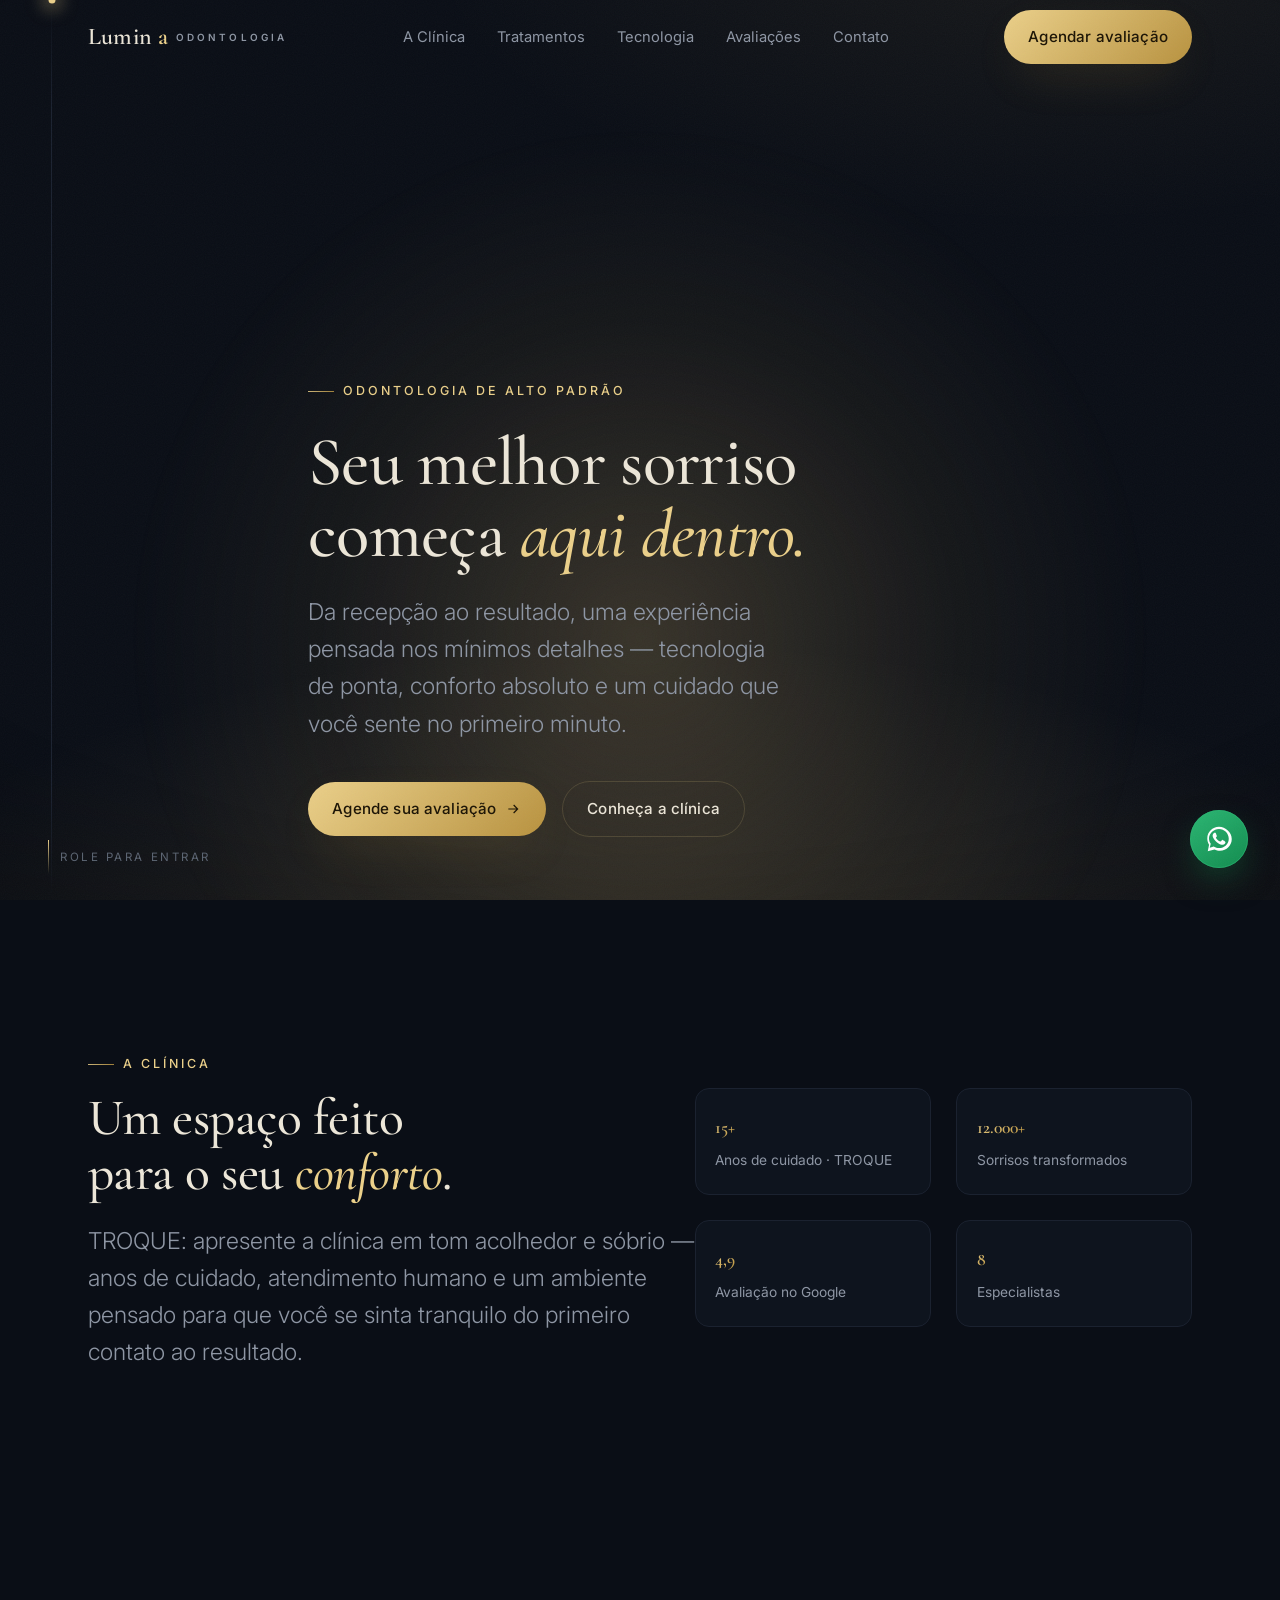
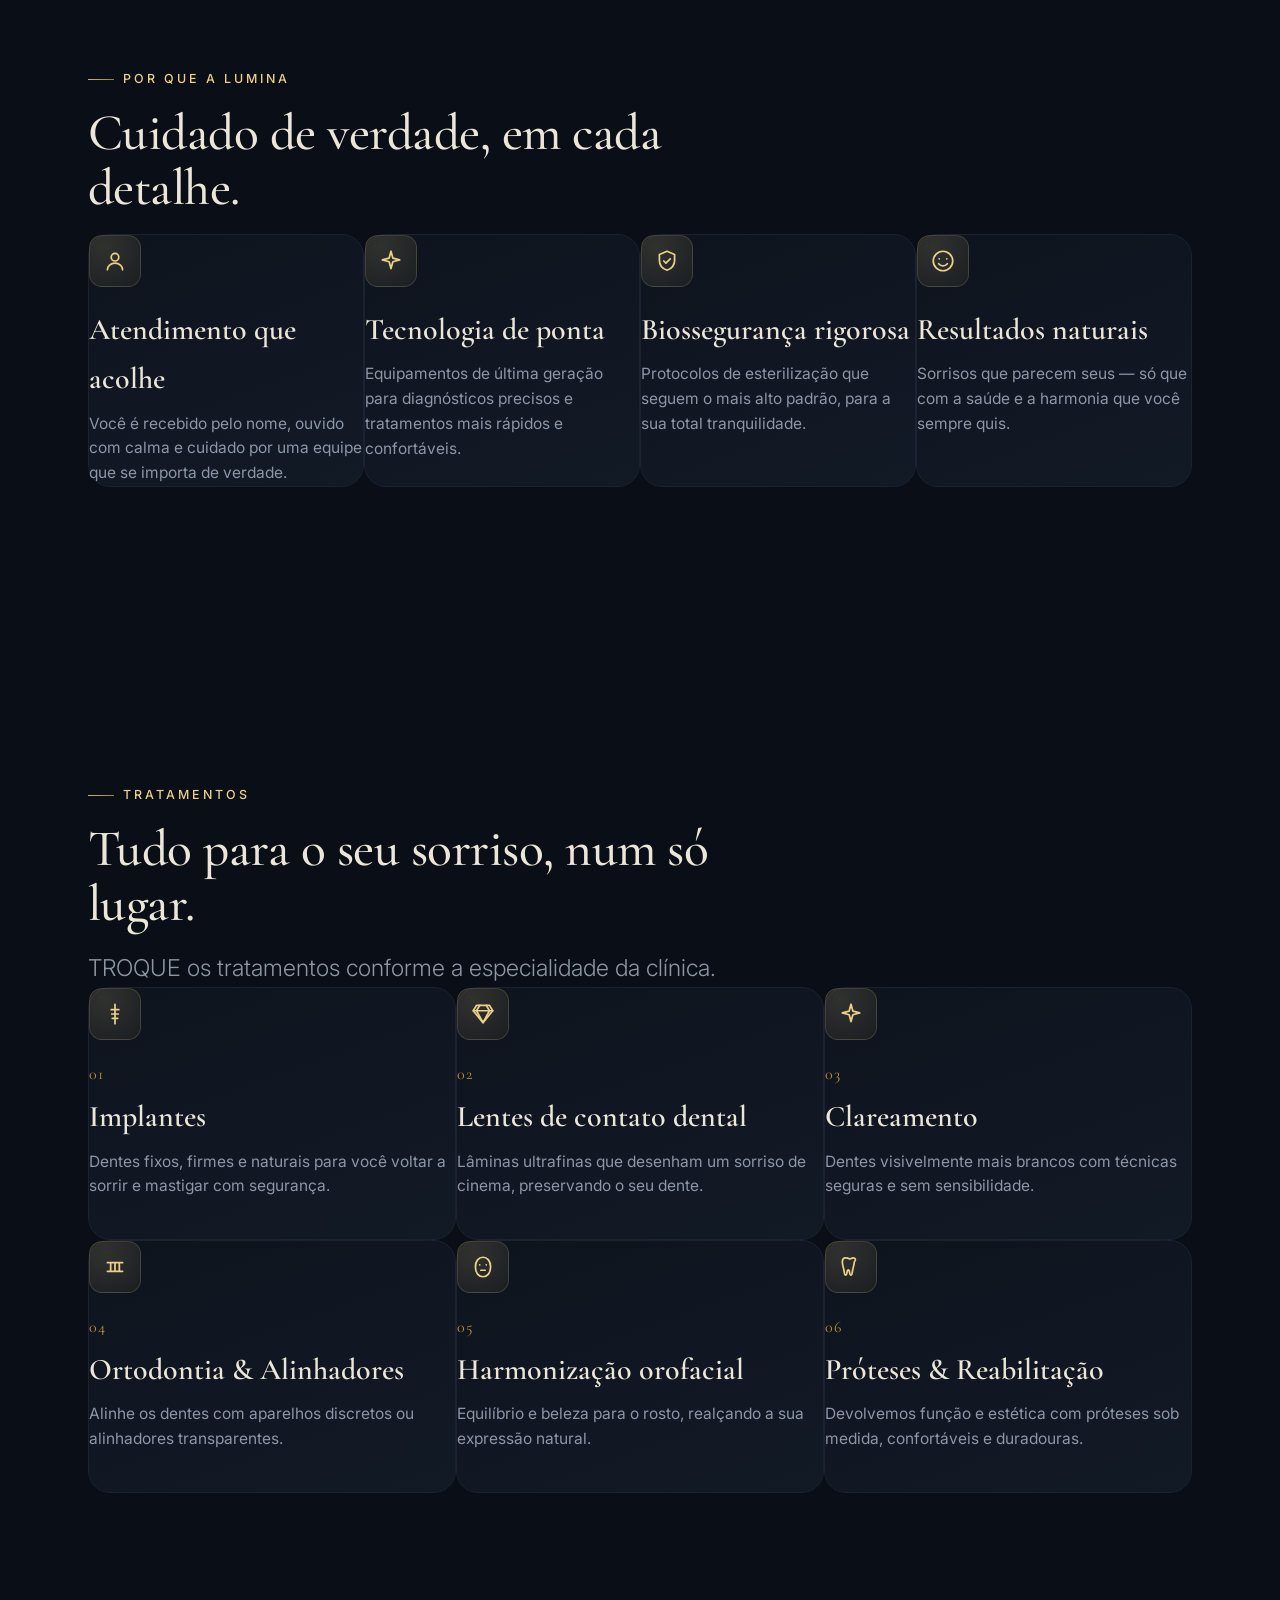
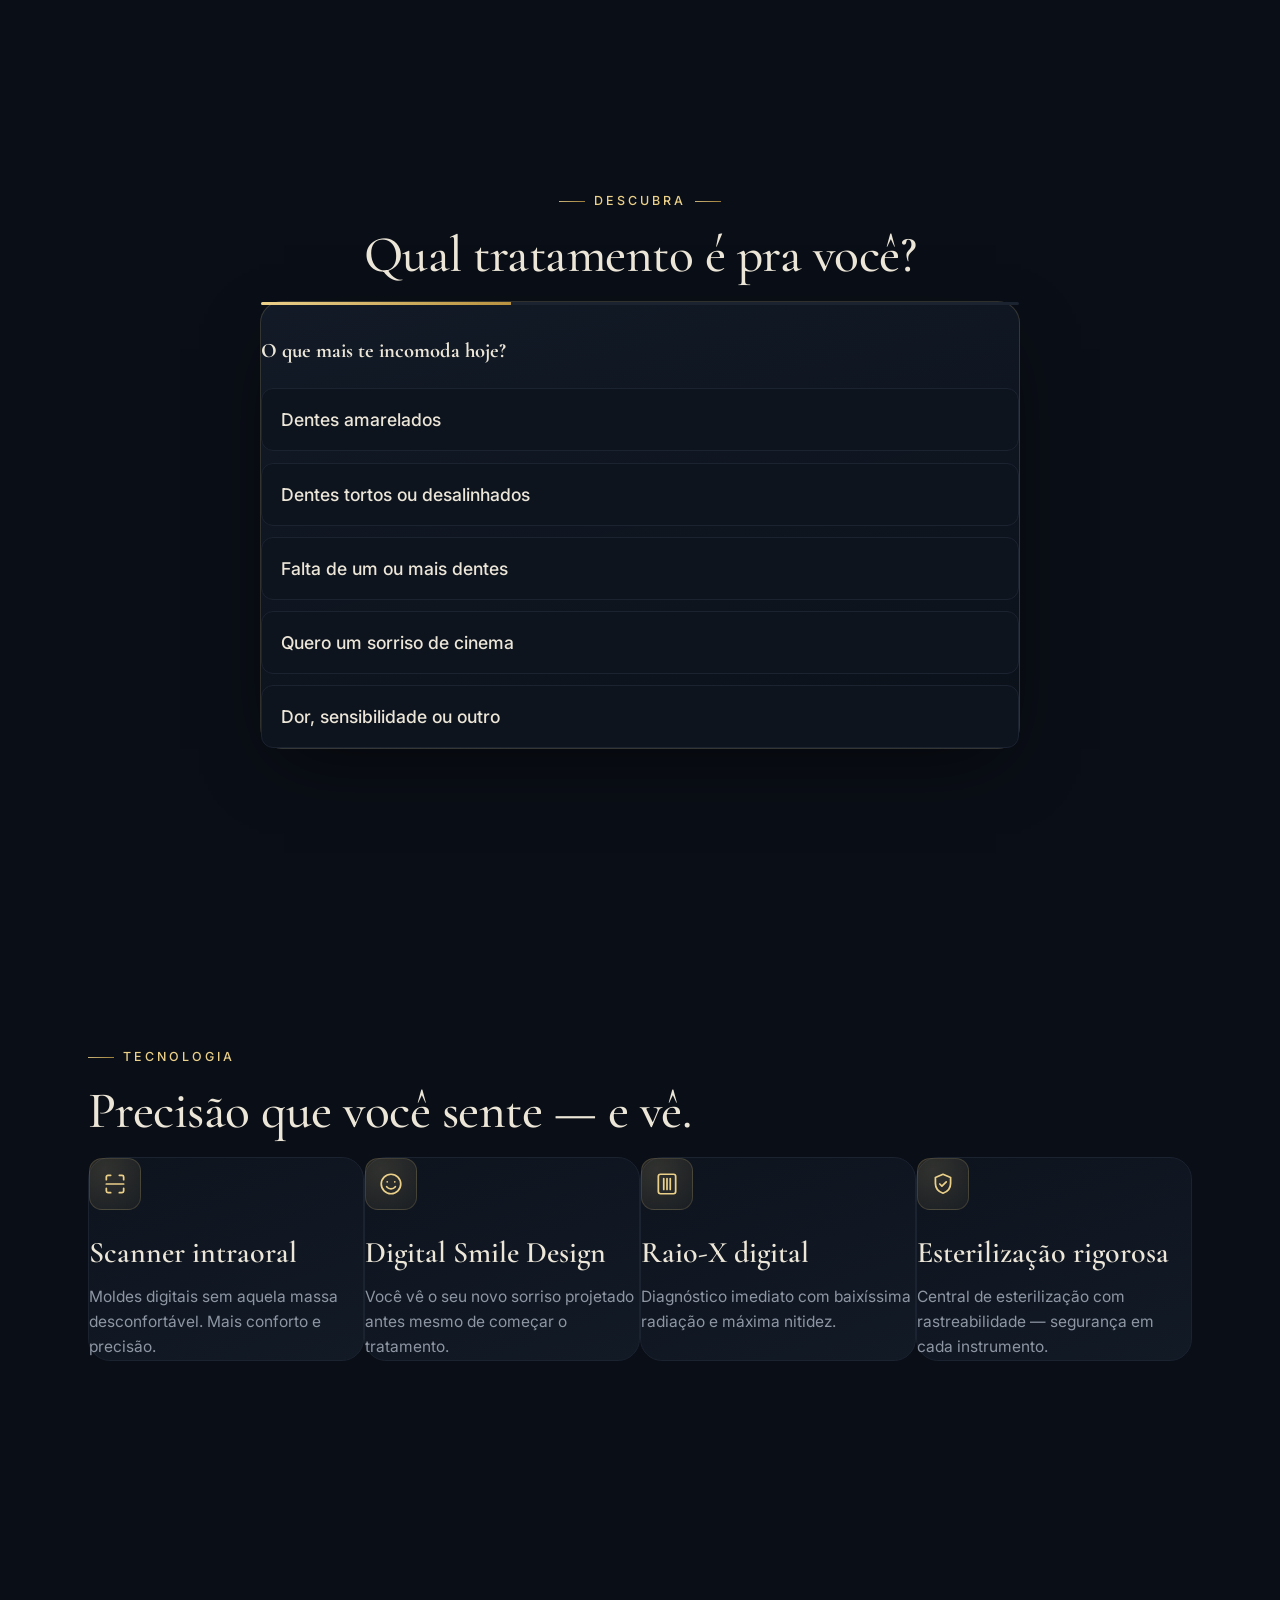
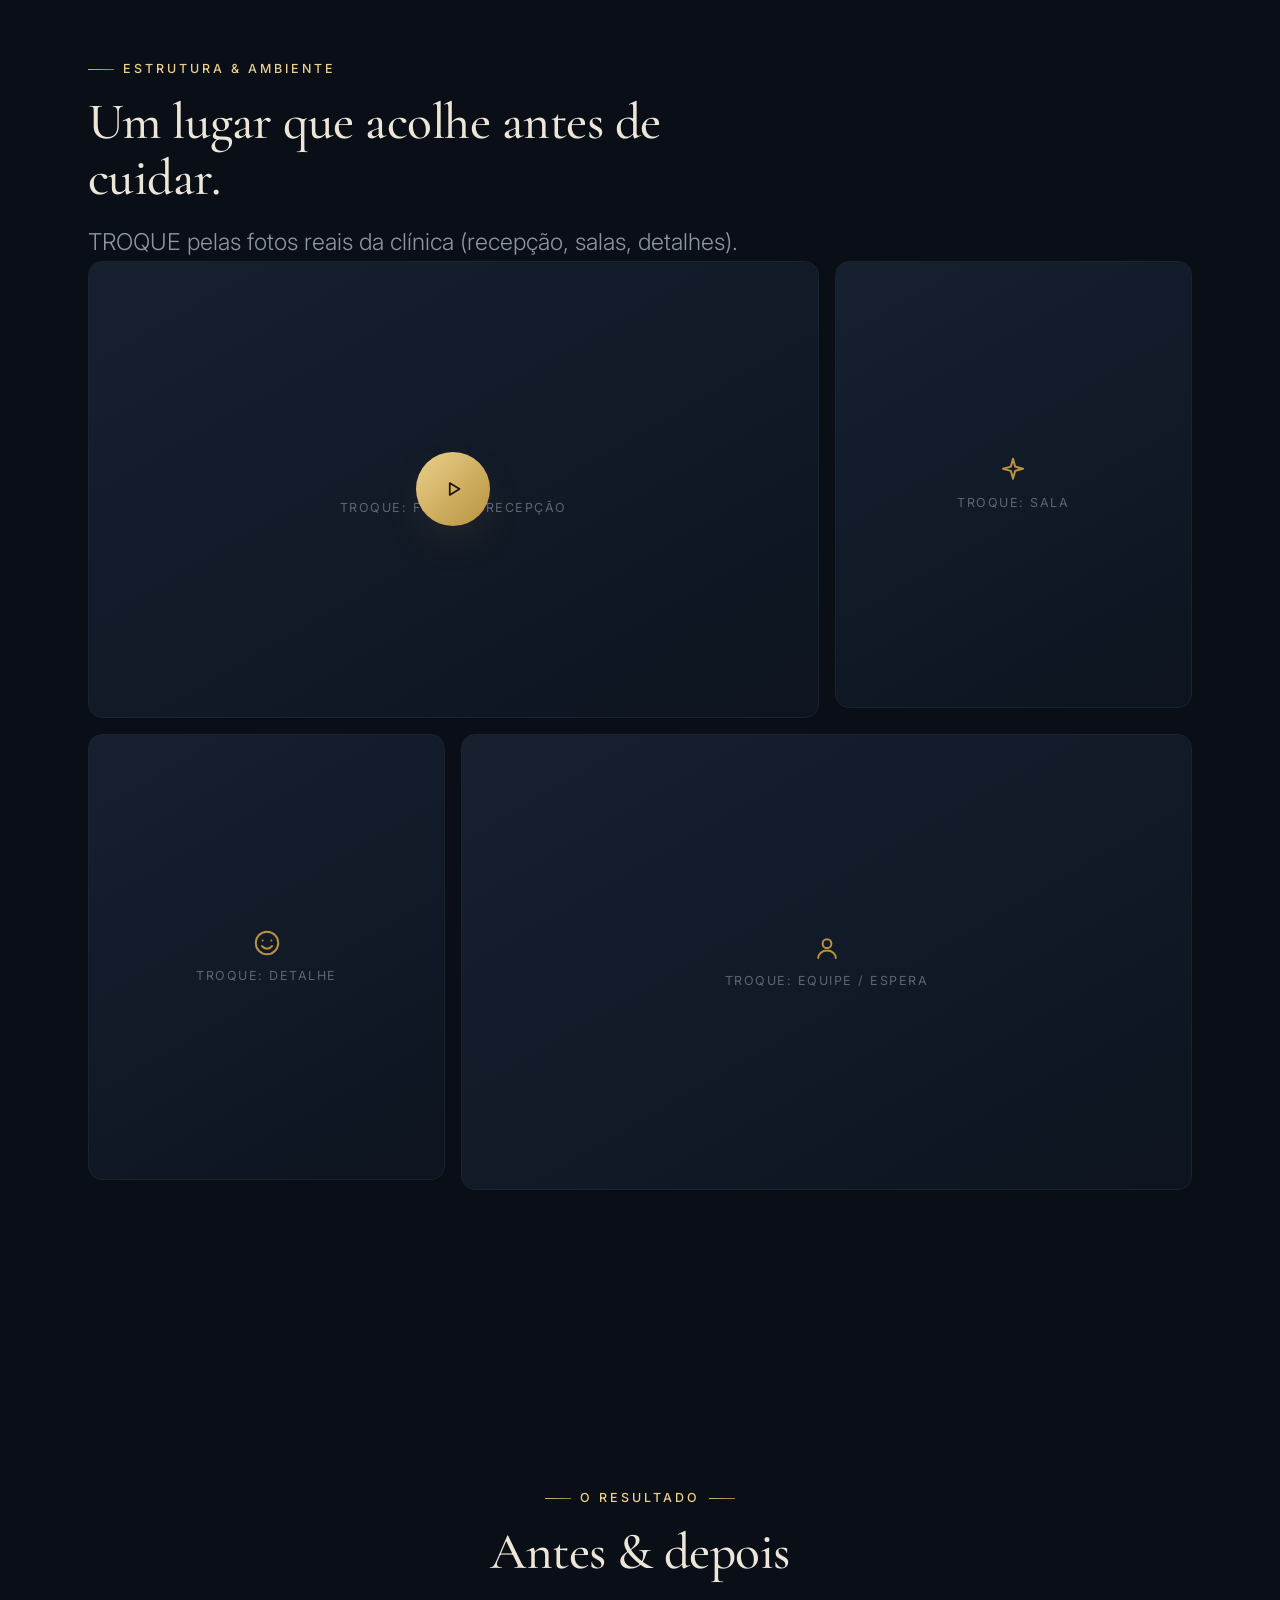
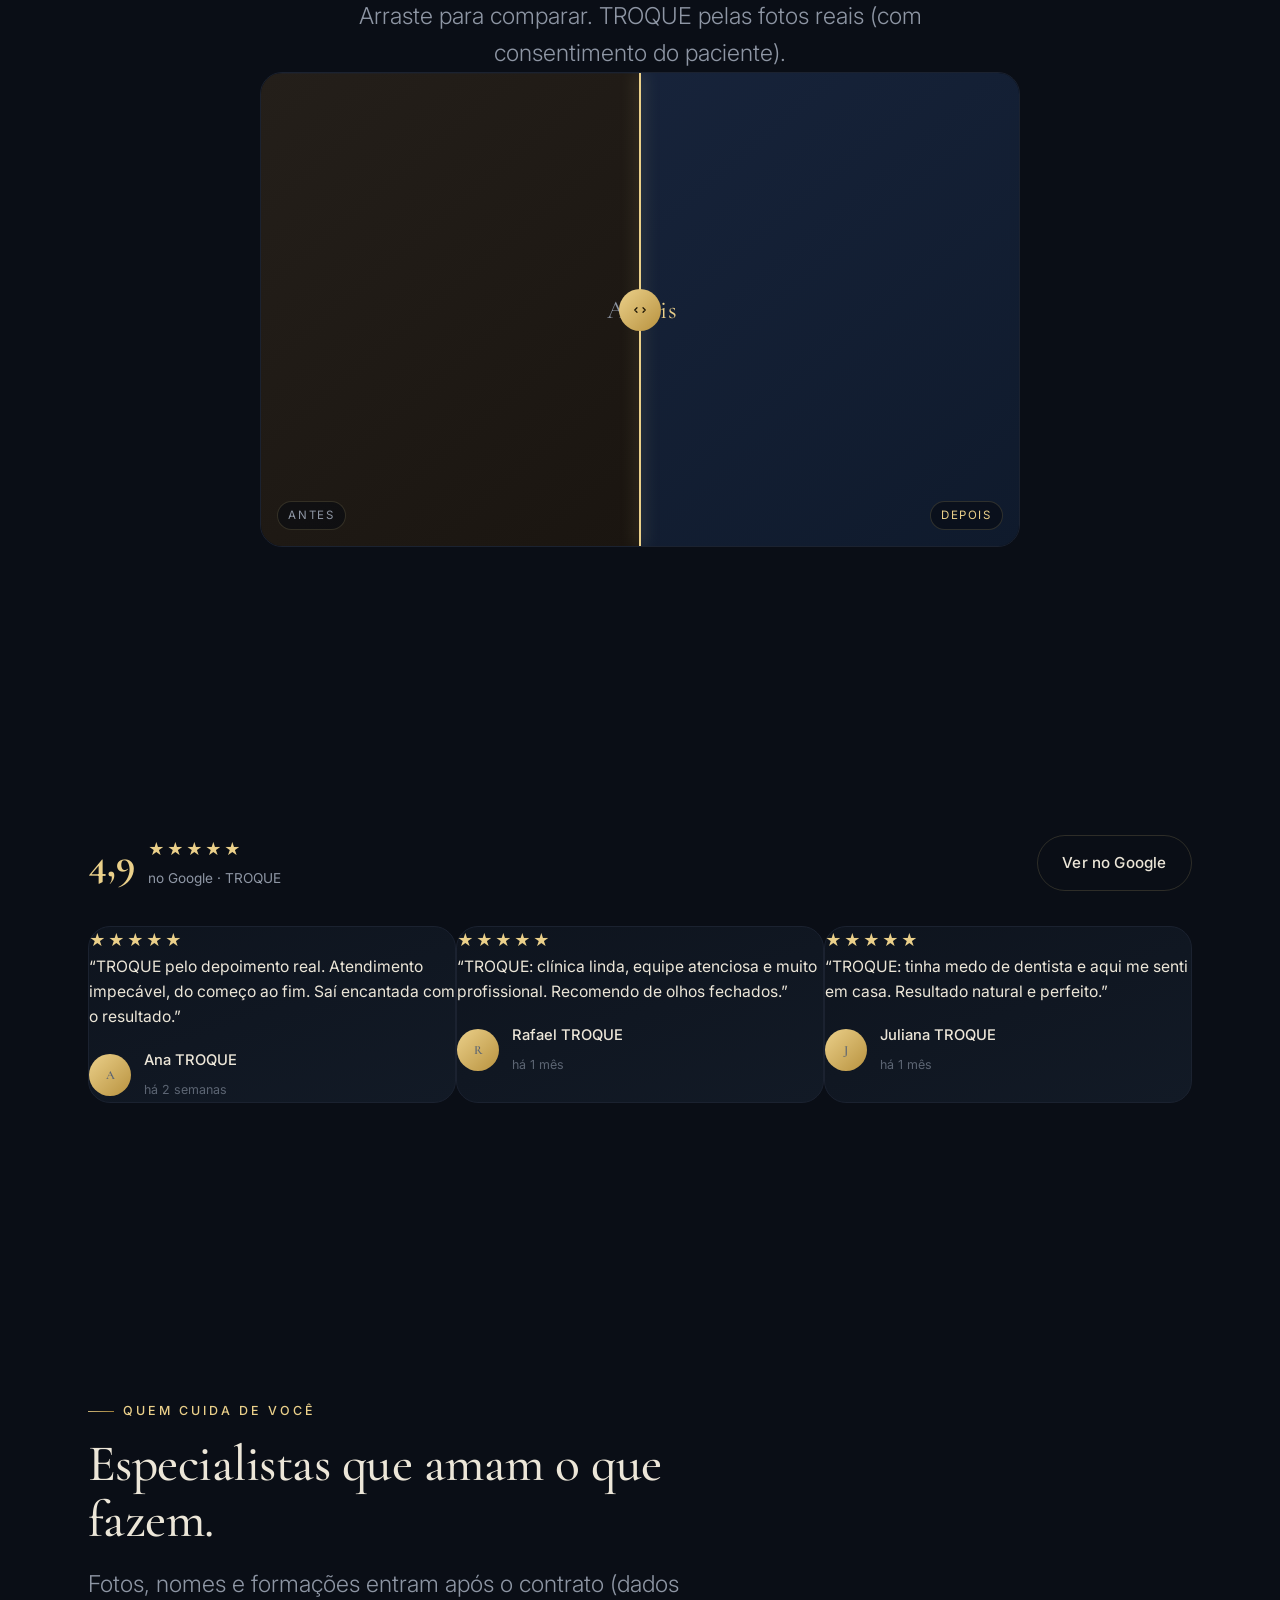
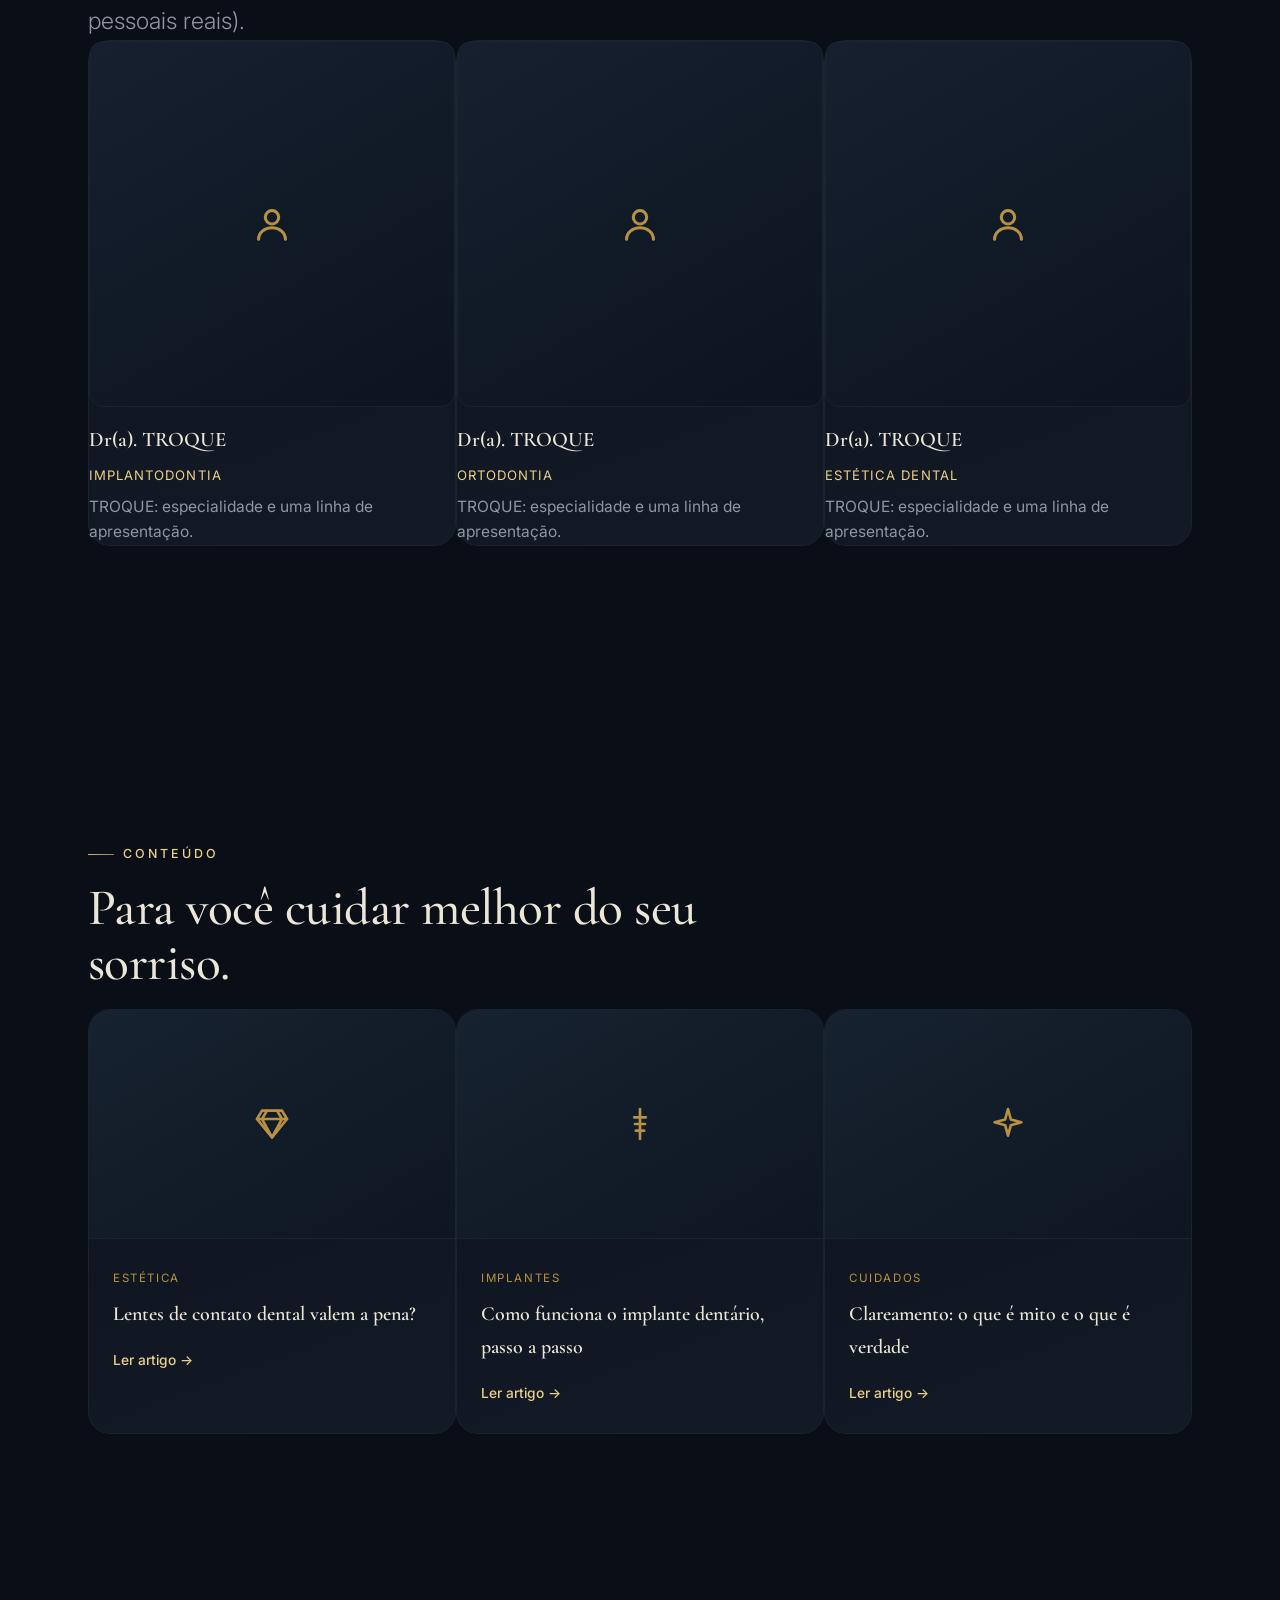
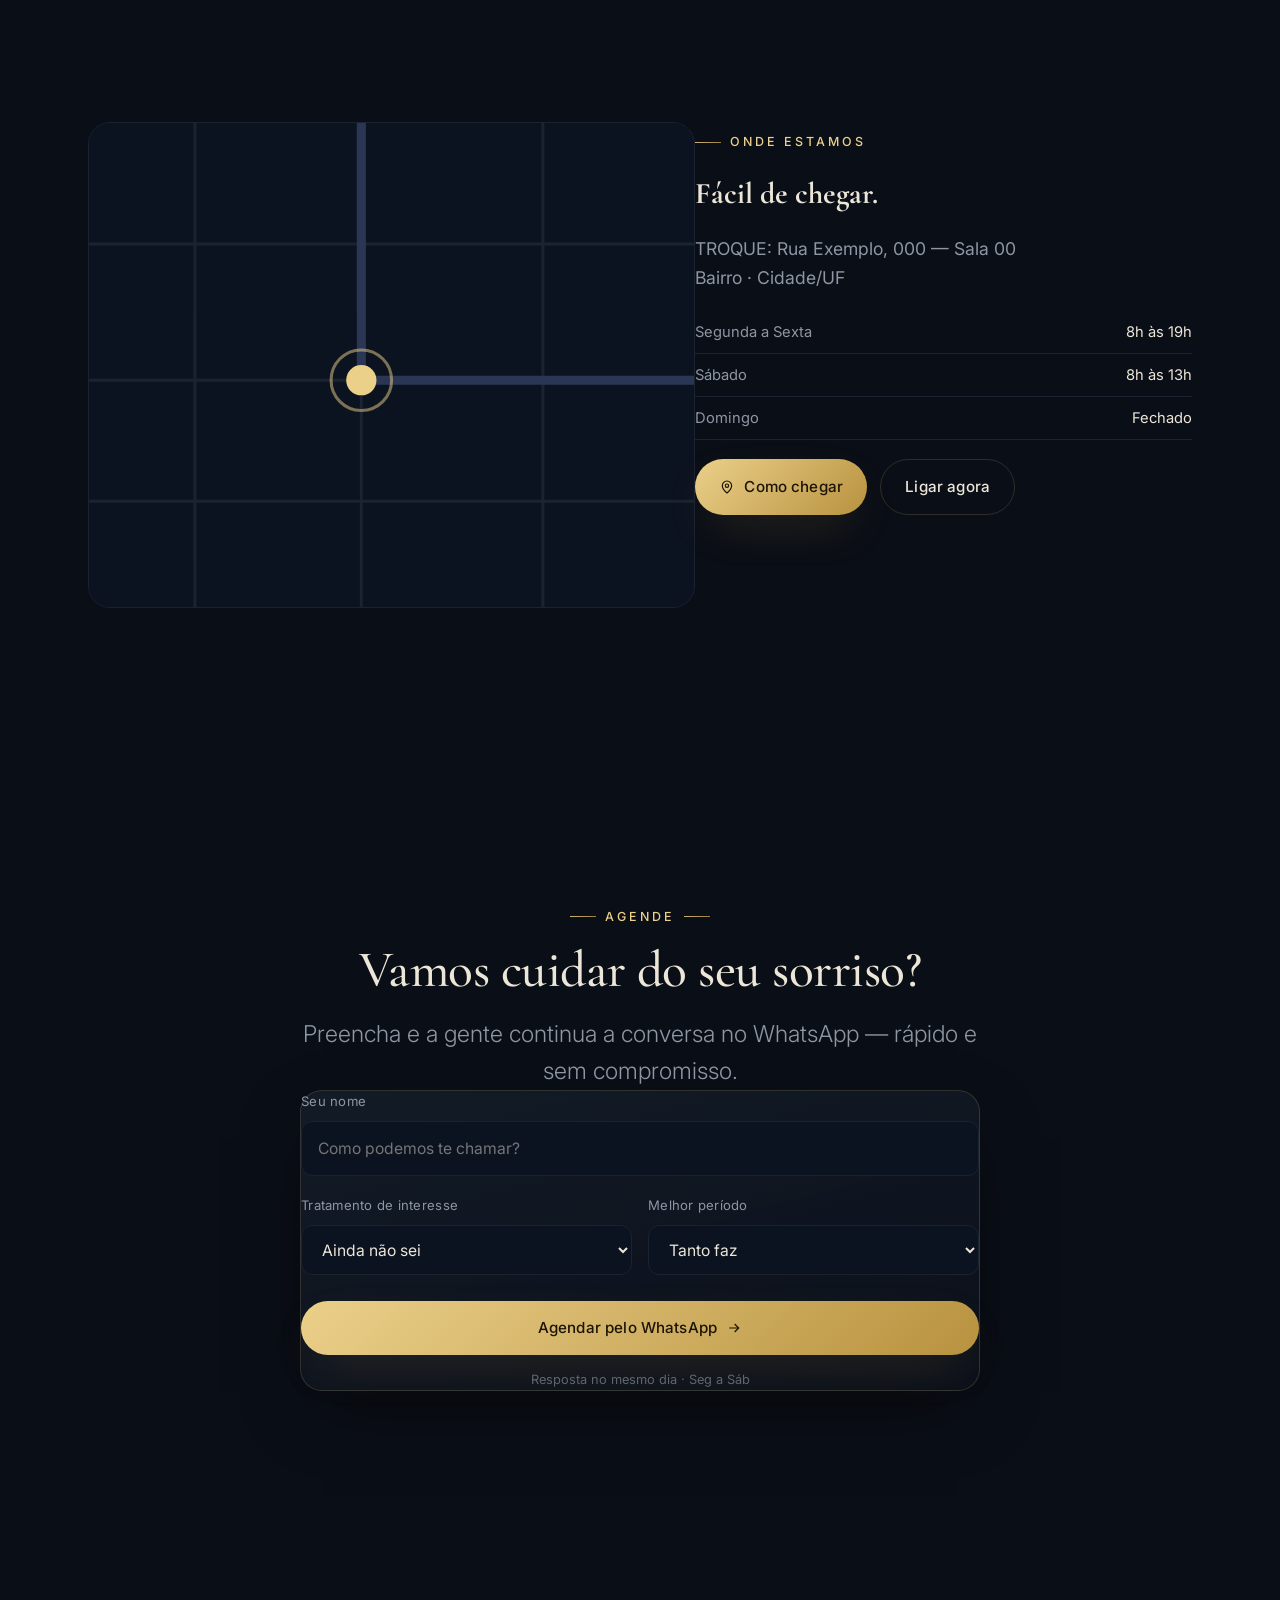
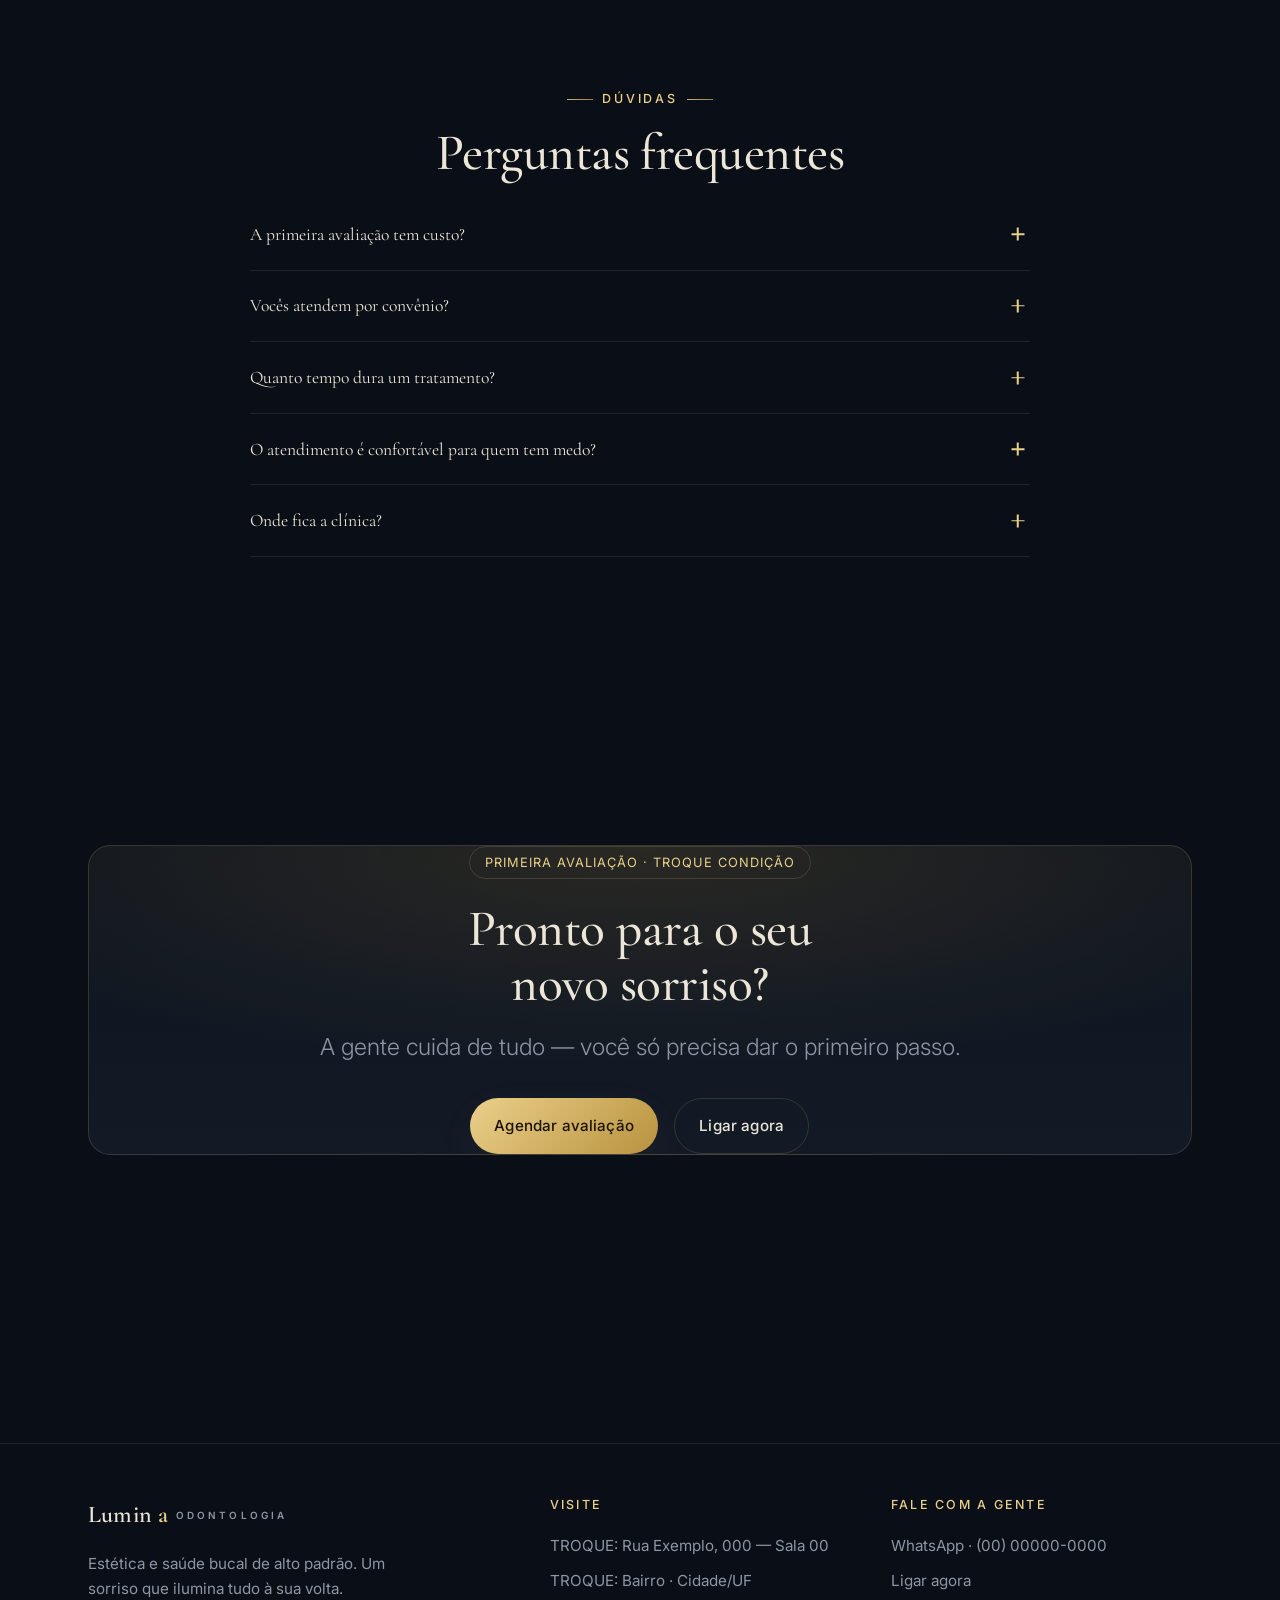
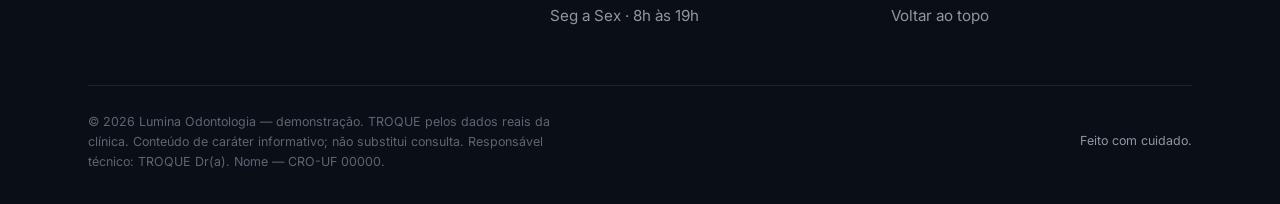
==== commit 155377c1: "M4-M5-M6: 3D adaptativo (mobile + fallback + watchdog), personalizacao por link, botoes magneticos, " ====
--- a/index.html
+++ b/index.html
@@ -65,7 +65,7 @@
 <!-- Navegação -->
 <header class="nav" id="nav">
   <div class="container nav__inner">
-    <a class="nav__brand" href="#top" aria-label="Lumina Odontologia">Lumin<b>a</b><span>Odontologia</span></a>
+    <a class="nav__brand" href="#top" aria-label="Lumina Odontologia" data-brand>Lumin<b>a</b><span>Odontologia</span></a>
     <nav class="nav__links" aria-label="Principal">
       <a href="#clinica">A Clínica</a>
       <a href="#tratamentos">Tratamentos</a>
@@ -344,7 +344,7 @@
         <div class="local__info" data-reveal data-delay="1">
           <span class="eyebrow">Onde estamos</span>
           <h3 style="margin-top:1rem">Fácil de chegar.</h3>
-          <p class="muted" style="margin-top:.6rem">TROQUE: Rua Exemplo, 000 — Sala 00<br>Bairro · Cidade/UF</p>
+          <p class="muted" style="margin-top:.6rem">TROQUE: Rua Exemplo, 000 — Sala 00<br>Bairro · <span data-city>Cidade/UF</span></p>
           <table class="hours">
             <tr><td>Segunda a Sexta</td><td>8h às 19h</td></tr>
             <tr><td>Sábado</td><td>8h às 13h</td></tr>
@@ -441,7 +441,7 @@
   <div class="container">
     <div class="footer__grid">
       <div class="footer__brand">
-        <a class="nav__brand" href="#top">Lumin<b>a</b><span>Odontologia</span></a>
+        <a class="nav__brand" href="#top" data-brand>Lumin<b>a</b><span>Odontologia</span></a>
         <p class="muted" style="max-width:34ch; font-size:.95rem; margin-top:1rem;">
           Estética e saúde bucal de alto padrão. Um sorriso que ilumina tudo à sua volta.
         </p>
@@ -450,7 +450,7 @@
         <h4>Visite</h4>
         <ul>
           <li>TROQUE: Rua Exemplo, 000 — Sala 00</li>
-          <li>TROQUE: Bairro · Cidade/UF</li>
+          <li>TROQUE: Bairro · <span data-city>Cidade/UF</span></li>
           <li>Seg a Sex · 8h às 19h</li>
         </ul>
       </div>
@@ -480,6 +480,7 @@
   </a>
 </div>
 
+<script src="assets/js/personalize.js" defer></script>
 <script src="assets/js/ui.js" defer></script>
 <script src="assets/js/sections.js" defer></script>
 <script src="assets/js/quiz.js" defer></script>
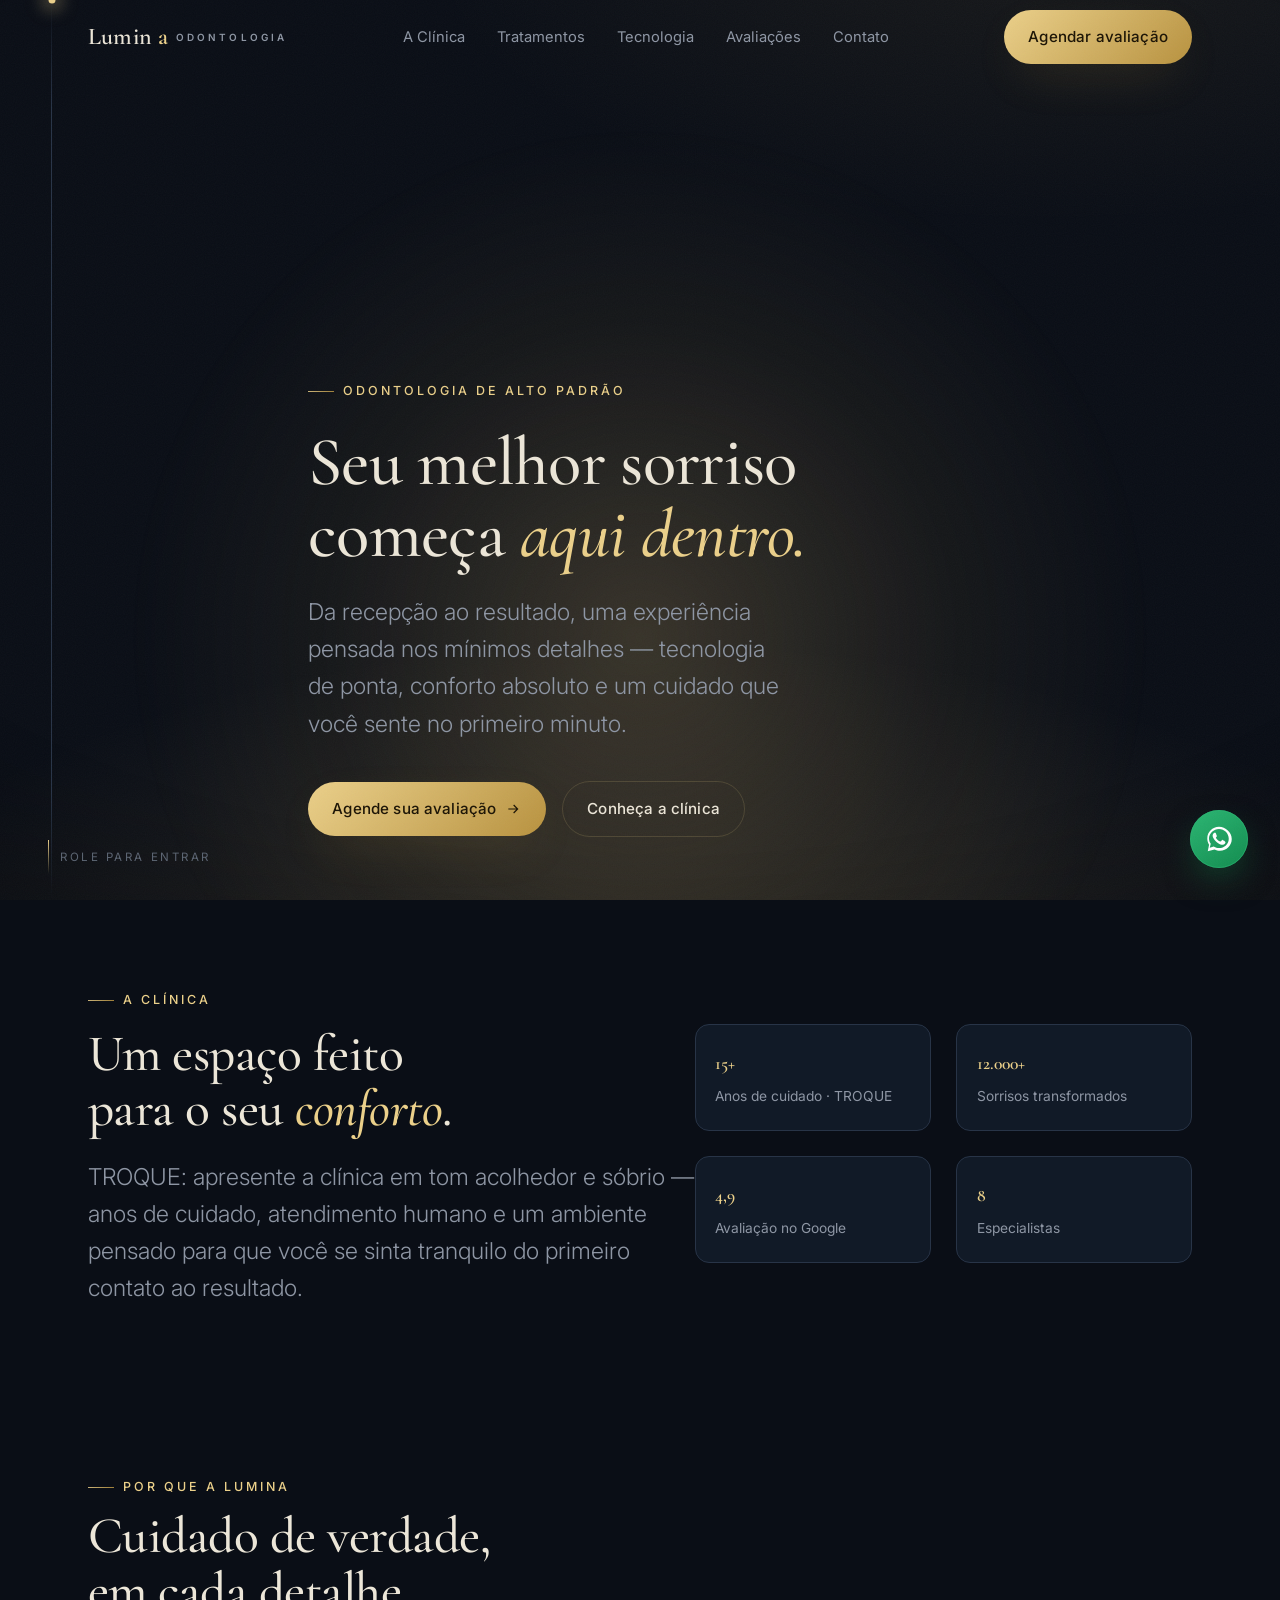
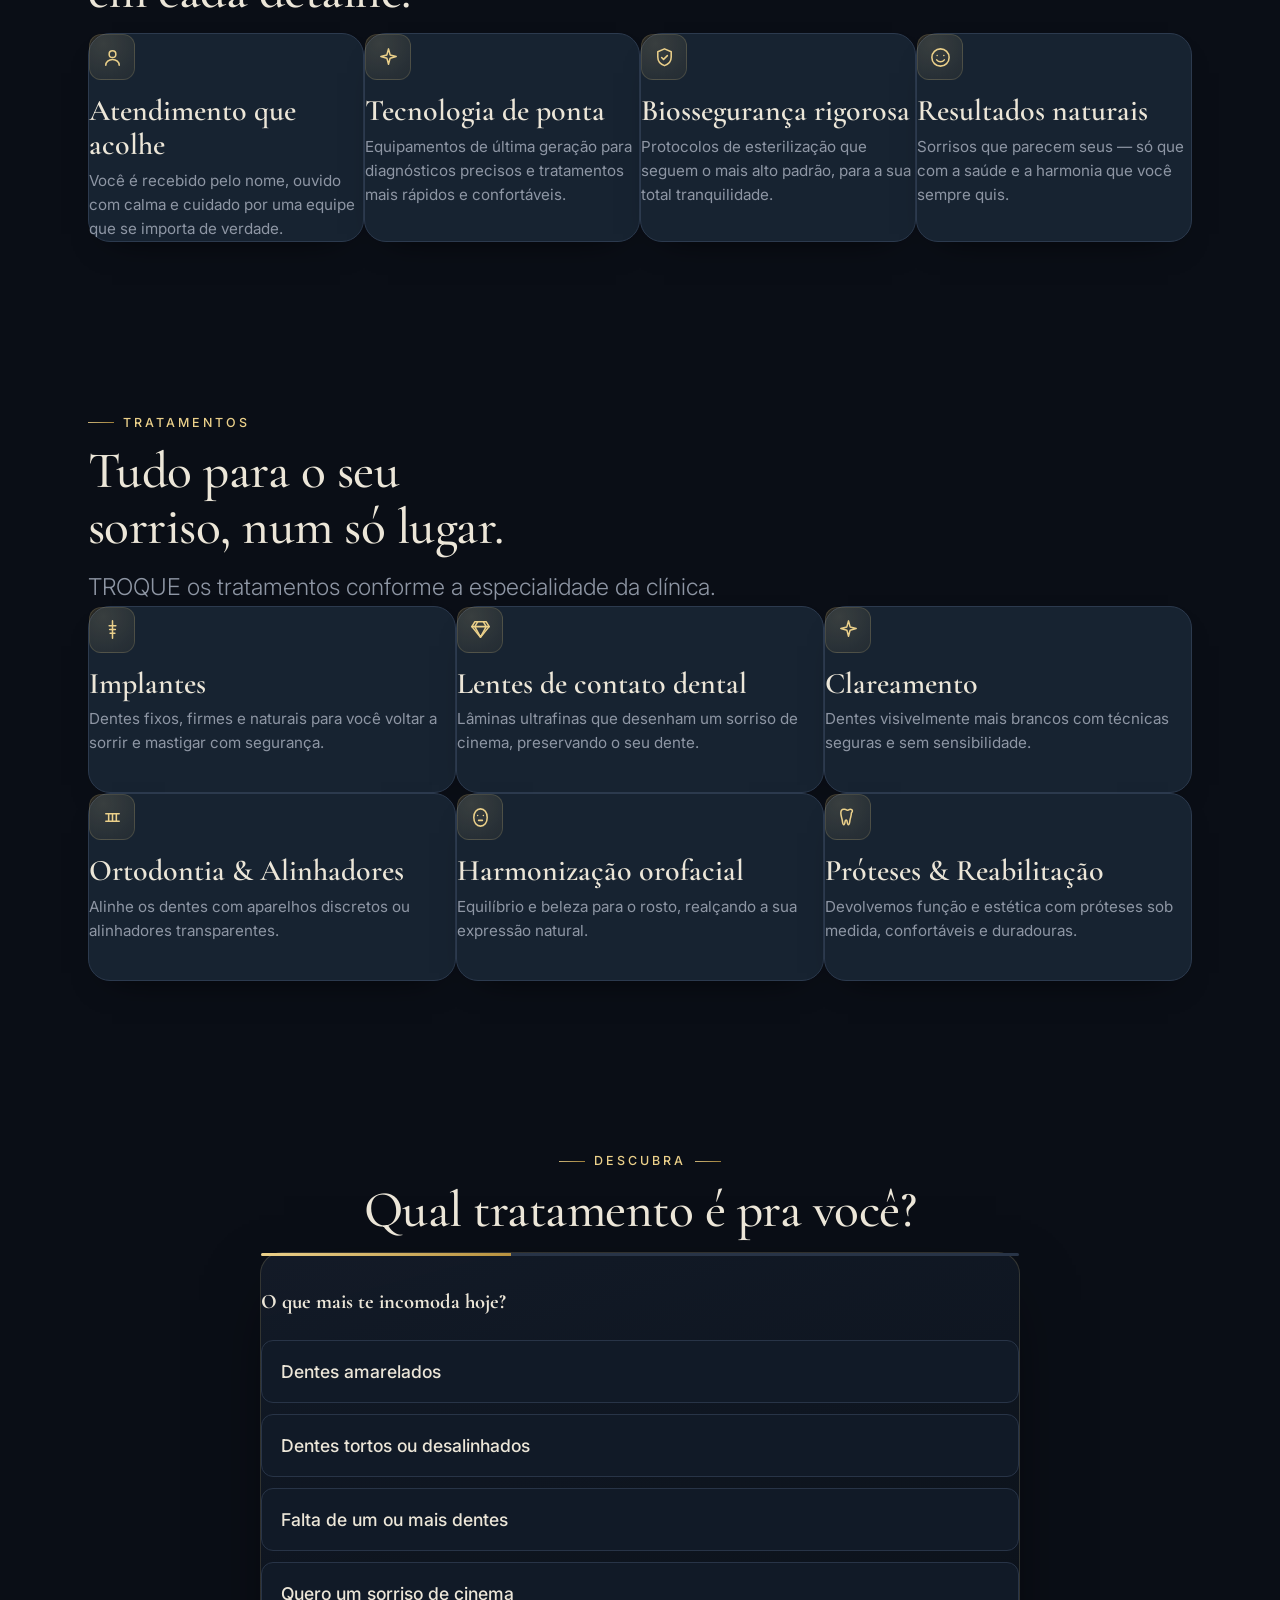
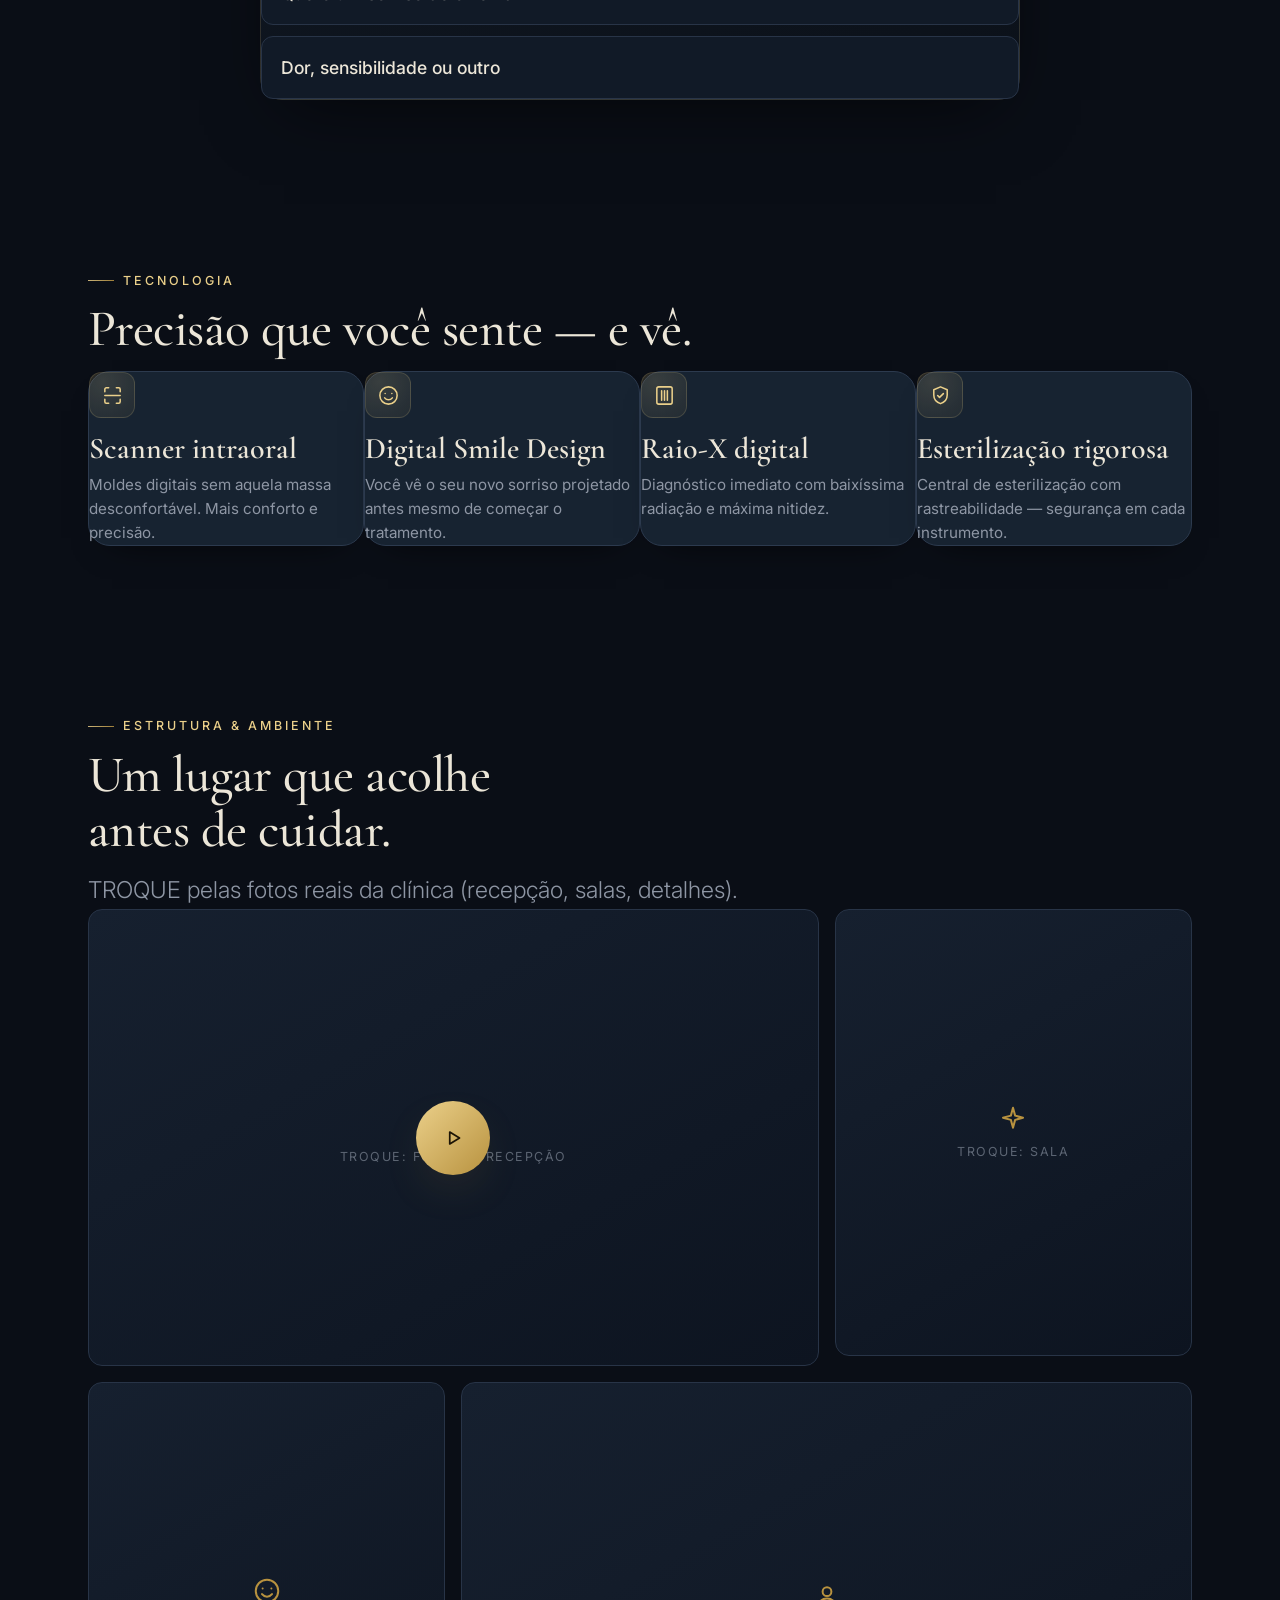
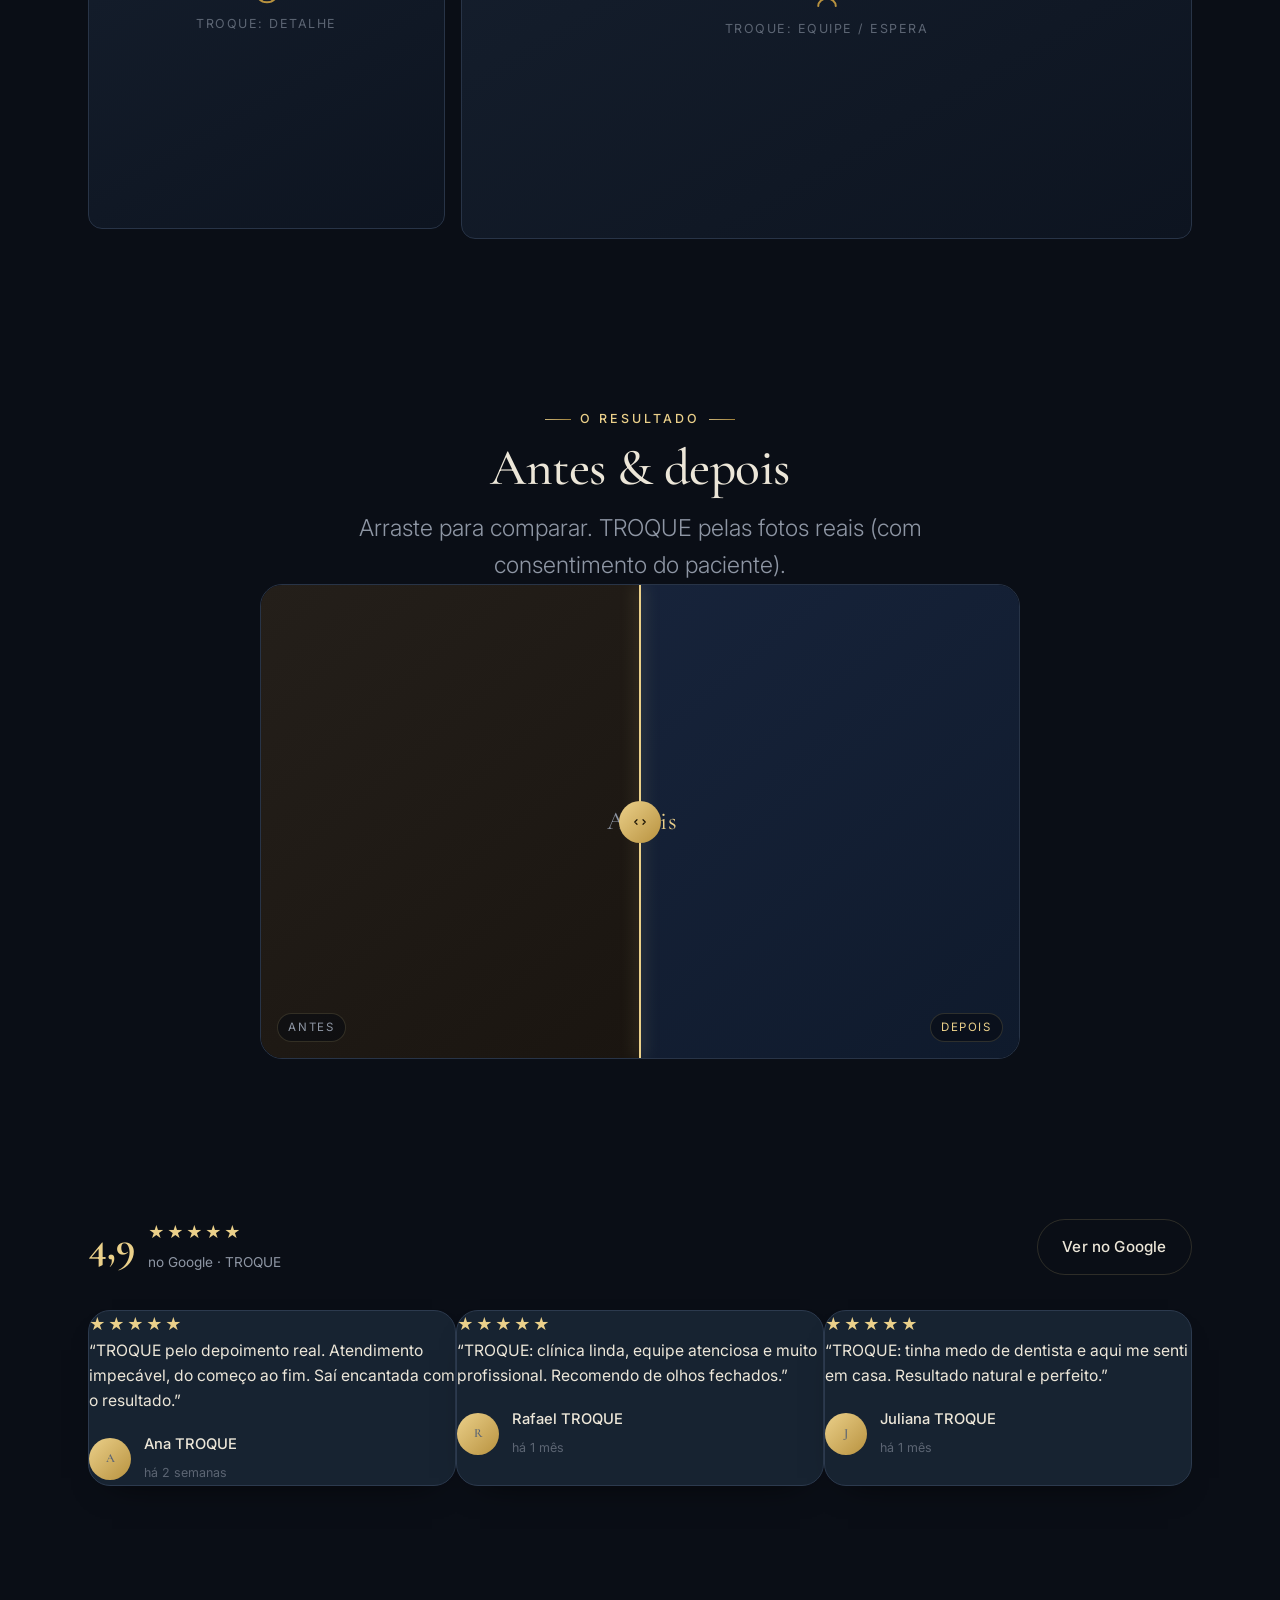
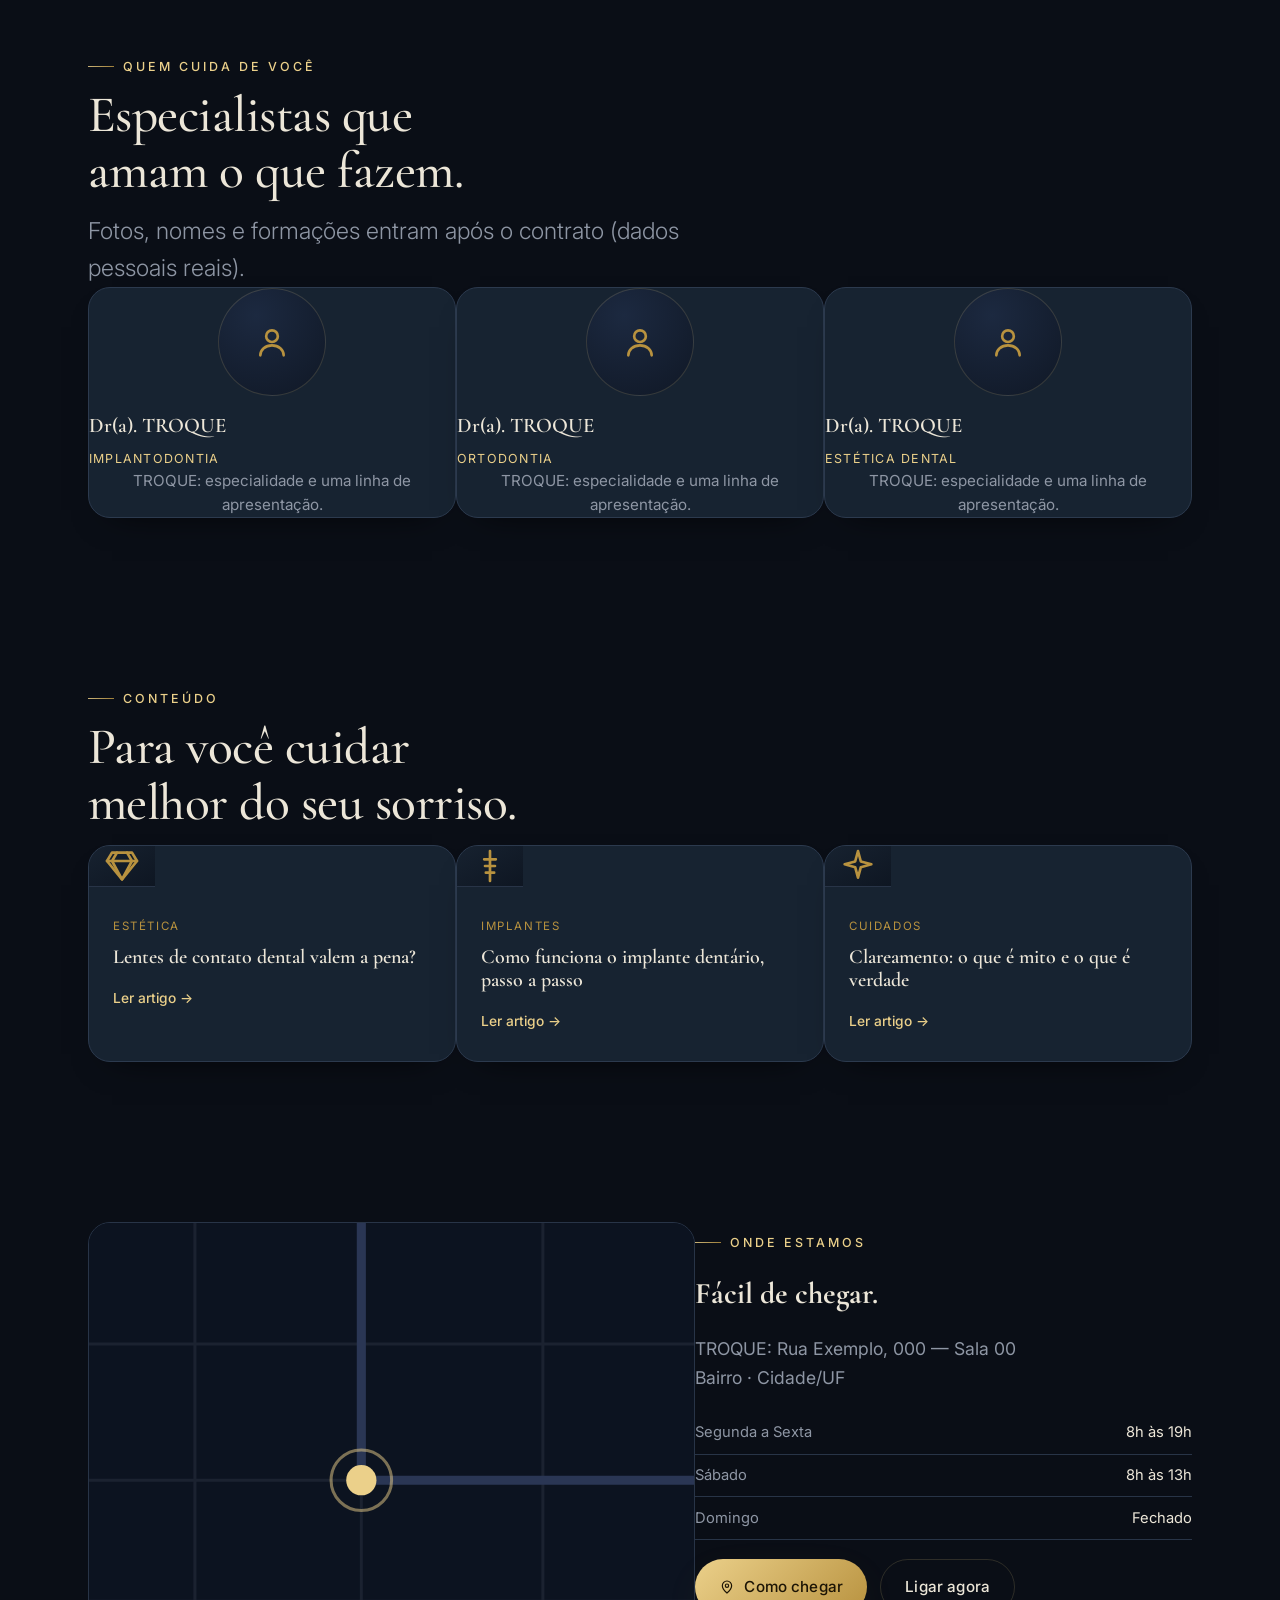
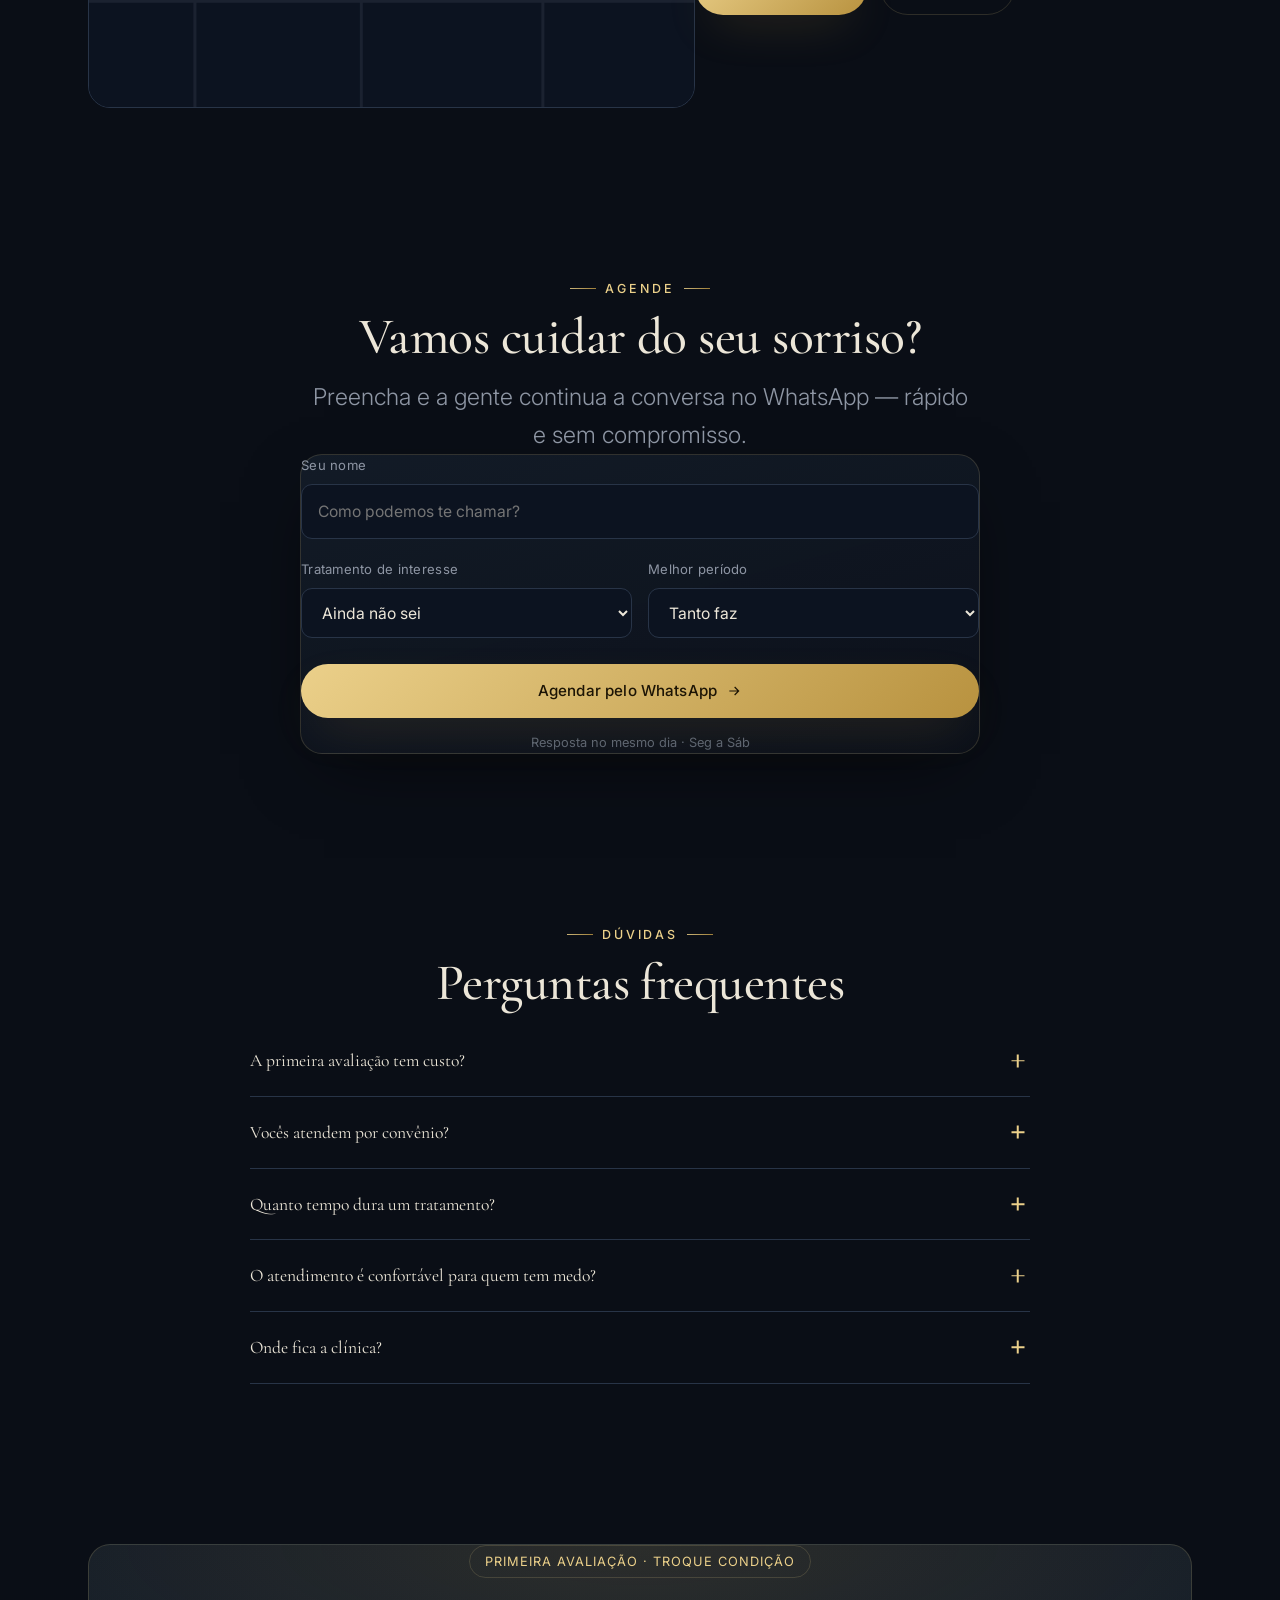
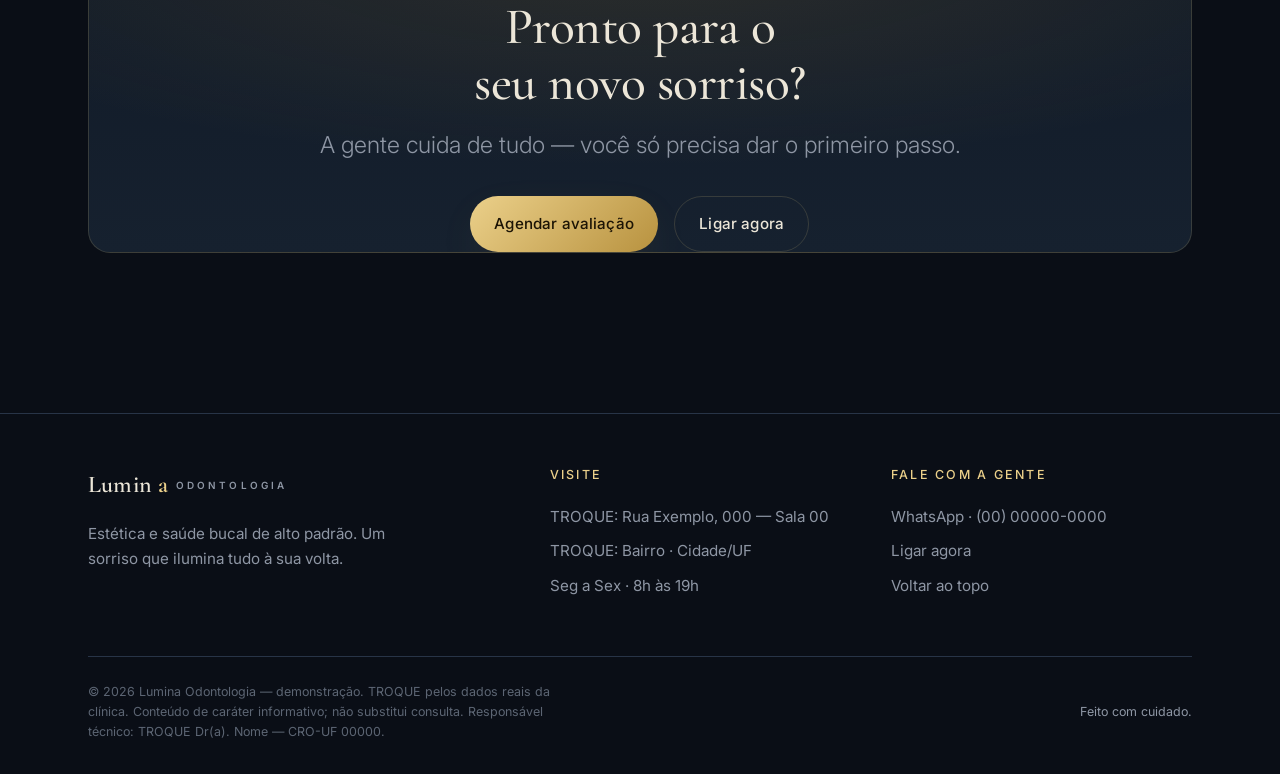
==== commit e7346330: "Cards redesenhados: compactos (icone menor colado ao titulo, sem vao), fundo mais claro e definido, " ====
--- a/index.html
+++ b/index.html
@@ -19,9 +19,9 @@
 <link rel="preconnect" href="https://fonts.gstatic.com" crossorigin />
 <link href="https://fonts.googleapis.com/css2?family=Cormorant+Garamond:ital,wght@0,400;0,500;0,600;1,500;1,600&family=Inter:wght@300;400;500;600&display=swap" rel="stylesheet" />
 
-<link rel="stylesheet" href="assets/css/tokens.css" />
-<link rel="stylesheet" href="assets/css/styles.css" />
-<link rel="stylesheet" href="assets/css/styles-sections.css" />
+<link rel="stylesheet" href="assets/css/tokens.css?v=2" />
+<link rel="stylesheet" href="assets/css/styles.css?v=2" />
+<link rel="stylesheet" href="assets/css/styles-sections.css?v=2" />
 
 <script type="importmap">
 { "imports": { "three": "./assets/vendor/three.module.min.js" } }
@@ -480,10 +480,10 @@
   </a>
 </div>
 
-<script src="assets/js/personalize.js" defer></script>
-<script src="assets/js/ui.js" defer></script>
-<script src="assets/js/sections.js" defer></script>
-<script src="assets/js/quiz.js" defer></script>
-<script type="module" src="assets/js/scene3d.js"></script>
+<script src="assets/js/personalize.js?v=2" defer></script>
+<script src="assets/js/ui.js?v=2" defer></script>
+<script src="assets/js/sections.js?v=2" defer></script>
+<script src="assets/js/quiz.js?v=2" defer></script>
+<script type="module" src="assets/js/scene3d.js?v=2"></script>
 </body>
 </html>
--- a/assets/css/tokens.css
+++ b/assets/css/tokens.css
@@ -6,9 +6,9 @@
 :root{
   /* — Base (grafite-noite) — */
   --ink:        #0A0E16;   /* fundo base, quase preto azulado */
-  --ink-soft:   #0E141E;   /* estratos / painéis levemente elevados */
-  --ink-2:      #121A26;   /* cards / superfícies */
-  --ink-line:   #1B2230;   /* linhas e bordas sutis */
+  --ink-soft:   #111A27;   /* estratos / painéis levemente elevados */
+  --ink-2:      #16212F;   /* cards / superfícies */
+  --ink-line:   #283447;   /* linhas e bordas sutis (visíveis) */
 
   /* — Dourado (champagne → ouro-velho) — */
   --gold:       #D8B45F;   /* dourado de marca */
@@ -45,7 +45,7 @@
   --leading-tight: 1.04;
 
   /* — Espaço & forma — */
-  --space-section: clamp(5rem, 4rem + 7vw, 9rem);
+  --space-section: clamp(3.25rem, 2.6rem + 3vw, 5.25rem);
   --radius:    14px;
   --radius-lg: 22px;
   --maxw:      1200px;
--- a/assets/css/styles.css
+++ b/assets/css/styles.css
@@ -32,7 +32,19 @@
 .has-3d .hero__glow{ display:none; }
 .has-3d .h-display,
 .has-3d .h2,
-.has-3d .lead{ text-shadow:0 2px 30px rgba(0,0,0,.55); }
+.has-3d .h3,
+.has-3d .eyebrow,
+.has-3d .lead{ text-shadow:0 2px 30px rgba(0,0,0,.6); }
+/* scrim suave atrás do conteúdo do hero, pra a headline destacar da cena */
+.has-3d .hero::after{
+  content:""; position:absolute; inset:0; z-index:1; pointer-events:none;
+  background:radial-gradient(85% 60% at 30% 74%, rgba(10,14,22,.6), transparent 72%);
+}
+/* acalma a cena 3D atrás do conteúdo, p/ leitura limpa e profissional */
+.has-3d .vignette{
+  background:linear-gradient(rgba(8,11,18,.34), rgba(8,11,18,.34)),
+            radial-gradient(135% 100% at 50% 38%, transparent 48%, rgba(0,0,0,.62) 100%);
+}
 
 /* ---------- Atmosfera cinematográfica (fixa, atrás do canvas) ---------- */
 .atmosphere{
@@ -55,7 +67,7 @@
 /* ---------- Layout ---------- */
 .container{ width:100%; max-width:var(--maxw); margin-inline:auto; padding-inline:var(--gutter); }
 .section{ position:relative; padding-block:var(--space-section); }
-.section--tight{ padding-block:clamp(3rem,2rem+5vw,5rem); }
+.section--tight{ padding-block:clamp(2.25rem,1.8rem+2.5vw,3.75rem); }
 
 /* ---------- Tipografia utilitária ---------- */
 .eyebrow{
@@ -70,15 +82,15 @@
 .h-display{
   font-family:var(--font-display); font-weight:500;
   font-size:var(--fs-display); line-height:var(--leading-tight);
-  letter-spacing:-.01em; color:var(--ivory); overflow-wrap:break-word;
+  letter-spacing:-.01em; color:var(--ivory); overflow-wrap:break-word; text-wrap:balance;
 }
 .h2{
   font-family:var(--font-display); font-weight:500;
   font-size:var(--fs-h2); line-height:1.08; letter-spacing:-.01em; color:var(--ivory);
-  overflow-wrap:break-word;
-}
-.h3{ font-family:var(--font-display); font-weight:600; font-size:var(--fs-h3); line-height:1.15; }
-.lead{ font-size:var(--fs-lead); color:var(--mist); line-height:1.6; font-weight:300; }
+  overflow-wrap:break-word; text-wrap:balance;
+}
+.h3{ font-family:var(--font-display); font-weight:600; font-size:var(--fs-h3); line-height:1.15; text-wrap:balance; }
+.lead{ font-size:var(--fs-lead); color:var(--mist); line-height:1.6; font-weight:300; text-wrap:pretty; max-width:68ch; }
 .muted{ color:var(--mist); }
 .gold-word{ font-style:italic; color:var(--gold-1); }
 
@@ -189,7 +201,7 @@
 .arch{ width:100%; height:auto; color:var(--gold-2); opacity:.5; }
 
 /* ---------- Reveal on scroll ---------- */
-[data-reveal]{ opacity:0; transform:translateY(26px); transition:opacity .9s var(--ease-out), transform .9s var(--ease-out); }
+[data-reveal]{ opacity:0; transform:translateY(14px); transition:opacity .8s var(--ease-out), transform .8s var(--ease-out); }
 [data-reveal].is-in{ opacity:1; transform:none; }
 [data-reveal][data-delay="1"]{ transition-delay:.08s; }
 [data-reveal][data-delay="2"]{ transition-delay:.16s; }
--- a/assets/css/styles-sections.css
+++ b/assets/css/styles-sections.css
@@ -4,8 +4,8 @@
    ============================================================ */
 
 /* ---------- Primitivos compartilhados ---------- */
-.section-head{ max-width:62ch; margin-bottom:clamp(2.2rem,1.4rem+2.5vw,3.4rem); }
-.section-head .h2{ margin-block:1rem 1.1rem; }
+.section-head{ max-width:60ch; margin-bottom:clamp(1.75rem,1.3rem+1.6vw,2.6rem); }
+.section-head .h2{ margin-block:.7rem .85rem; }
 .section-head .lead{ max-width:56ch; }
 .section--center .section-head{ margin-inline:auto; text-align:center; }
 .section--center .eyebrow{ justify-content:center; }
@@ -17,39 +17,40 @@
 .grid--3{ grid-template-columns:repeat(3,1fr); }
 .grid--4{ grid-template-columns:repeat(4,1fr); }
 
-/* Card base (vidro com fio dourado) */
+/* Card base (vidro com fio dourado) — flex column, compacto */
 .card{
-  position:relative; padding:clamp(1.4rem,1rem+1.4vw,2rem);
-  background:linear-gradient(160deg, var(--ink-soft), var(--ink-2));
-  border:1px solid var(--ink-line); border-radius:var(--radius-lg);
+  position:relative; display:flex; flex-direction:column; align-items:flex-start;
+  padding:clamp(1.3rem,1.05rem+.9vw,1.7rem);
+  background:#172331;
+  border:1px solid #2c3a4e; border-radius:var(--radius-lg);
+  box-shadow:0 16px 34px -24px rgba(0,0,0,.9);
   transition:transform var(--dur) var(--ease-out), border-color var(--dur) var(--ease),
              box-shadow var(--dur) var(--ease-out);
 }
-.card:hover{ transform:translateY(-5px); border-color:var(--glass-line); box-shadow:var(--shadow-soft); }
+.card:hover{ transform:translateY(-4px); border-color:var(--glass-line); box-shadow:var(--shadow-soft); }
 .card__ico{
-  display:grid; place-items:center; width:52px; height:52px; margin-bottom:1.1rem;
-  border-radius:13px; color:var(--gold-1); font-size:26px;
+  display:grid; place-items:center; width:46px; height:46px; margin-bottom:.85rem; flex:none;
+  border-radius:12px; color:var(--gold-1); font-size:23px;
   background:radial-gradient(120% 120% at 30% 20%, rgba(235,208,138,.16), rgba(184,146,63,.05));
   border:1px solid var(--glass-line);
 }
-.card h3{ font-family:var(--font-display); font-size:var(--fs-h3); font-weight:600; margin-bottom:.5rem; color:var(--ivory); }
-.card p{ color:var(--mist); font-size:.97rem; line-height:1.6; }
+.card h3{ font-family:var(--font-display); font-size:var(--fs-h3); font-weight:600; line-height:1.15; margin:0 0 .4rem; color:var(--ivory); }
+.card p{ color:var(--mist); font-size:.95rem; line-height:1.58; margin:0; }
 .card__tag{ position:absolute; top:1.1rem; right:1.2rem; font-size:.7rem; letter-spacing:.14em; text-transform:uppercase; color:var(--gold-2); }
 
 /* ---------- A Clínica + Stats ---------- */
 .clinica__grid{ display:grid; grid-template-columns:1.1fr .9fr; gap:clamp(2rem,1rem+4vw,4.5rem); align-items:center; }
 .stats{ display:grid; grid-template-columns:repeat(2,1fr); gap:1.6rem; }
 .stat{ padding:1.4rem 1.2rem; border:1px solid var(--ink-line); border-radius:var(--radius); background:var(--ink-soft); }
-.stat__num{ font-family:var(--font-display); font-size:clamp(2.2rem,1.6rem+2vw,3.2rem); font-weight:600; line-height:1; background:var(--gold-grad); -webkit-background-clip:text; background-clip:text; color:transparent; }
-.stat__num small{ -webkit-text-fill-color:var(--gold-2); font-size:.5em; }
+.stat__num{ font-family:var(--font-display); font-size:clamp(2.2rem,1.6rem+2vw,3.2rem); font-weight:600; line-height:1; color:var(--gold-1); }
+.stat__num small{ color:var(--gold-2); font-size:.5em; }
 .stat__label{ display:block; margin-top:.5rem; color:var(--mist); font-size:.86rem; }
 
 /* ---------- Tratamentos ---------- */
-.treat{ cursor:default; }
-.treat__num{ font-family:var(--font-display); font-size:1rem; color:var(--gold-2); letter-spacing:.05em; }
-.treat h3{ margin-top:.3rem; }
-.treat__link{ display:inline-flex; align-items:center; gap:.45em; margin-top:1rem; color:var(--gold-1); font-size:.86rem; font-weight:500; opacity:0; transform:translateY(4px); transition:opacity var(--dur) var(--ease), transform var(--dur) var(--ease-out); }
+.treat__num{ display:none; }
+.treat__link{ display:inline-flex; align-items:center; gap:.45em; margin-top:.9rem; color:var(--gold-1); font-size:.86rem; font-weight:500; opacity:0; transform:translateY(4px); transition:opacity var(--dur) var(--ease), transform var(--dur) var(--ease-out); }
 .treat:hover .treat__link{ opacity:1; transform:none; }
+@media (hover:none){ .treat__link{ opacity:1; transform:none; } }
 
 /* ---------- Quiz ---------- */
 .quiz{
@@ -111,11 +112,12 @@
 .review__who b{ display:block; font-weight:500; font-size:.92rem; } .review__who span{ color:var(--mist-dim); font-size:.78rem; }
 
 /* ---------- Equipe ---------- */
-.member__photo{ aspect-ratio:1; border-radius:var(--radius); margin-bottom:1rem; display:grid; place-items:center; color:var(--gold-2); background:linear-gradient(150deg,#16202f,#0d1420); border:1px solid var(--ink-line); }
-.member__photo .ico{ font-size:46px; }
+.member{ text-align:center; }
+.member__photo{ width:108px; height:108px; border-radius:50%; margin:0 auto 1.1rem; display:grid; place-items:center; color:var(--gold-2); background:radial-gradient(120% 120% at 35% 25%, #1c2940, #0d1420); border:1px solid var(--glass-line); }
+.member__photo .ico{ font-size:40px; }
 .member h3{ font-size:1.3rem; }
-.member__role{ color:var(--gold-1); font-size:.82rem; letter-spacing:.08em; text-transform:uppercase; margin-top:.2rem; }
-.member__spec{ color:var(--mist); font-size:.9rem; margin-top:.5rem; }
+.member__role{ color:var(--gold-1); font-size:.78rem; letter-spacing:.1em; text-transform:uppercase; margin-top:.3rem; }
+.member__spec{ color:var(--mist); font-size:.9rem; margin-top:.55rem; }
 
 /* ---------- Conteúdo / Artigos ---------- */
 .article{ display:flex; flex-direction:column; overflow:hidden; padding:0; }
@@ -178,8 +180,13 @@
 @media (max-width:560px){
   .grid--2, .grid--3, .grid--4{ grid-template-columns:1fr; }
   .gallery{ grid-template-columns:1fr; }
-  .shot--wide{ grid-column:span 1; }
-  .stats{ grid-template-columns:repeat(2,1fr); gap:1rem; }
+  .shot{ aspect-ratio:16/10; }
+  .shot--wide{ grid-column:span 1; aspect-ratio:16/10; }
+  .article__cover{ aspect-ratio:16/9; }
+  .map{ min-height:230px; }
+  .stats{ grid-template-columns:repeat(2,1fr); gap:.8rem; }
+  .stat{ padding:1.1rem 1rem; }
   .field--row{ grid-template-columns:1fr; }
+  .reviews__head{ gap:.8rem 1rem; }
   .reviews__score b{ font-size:2.1rem; }
 }
